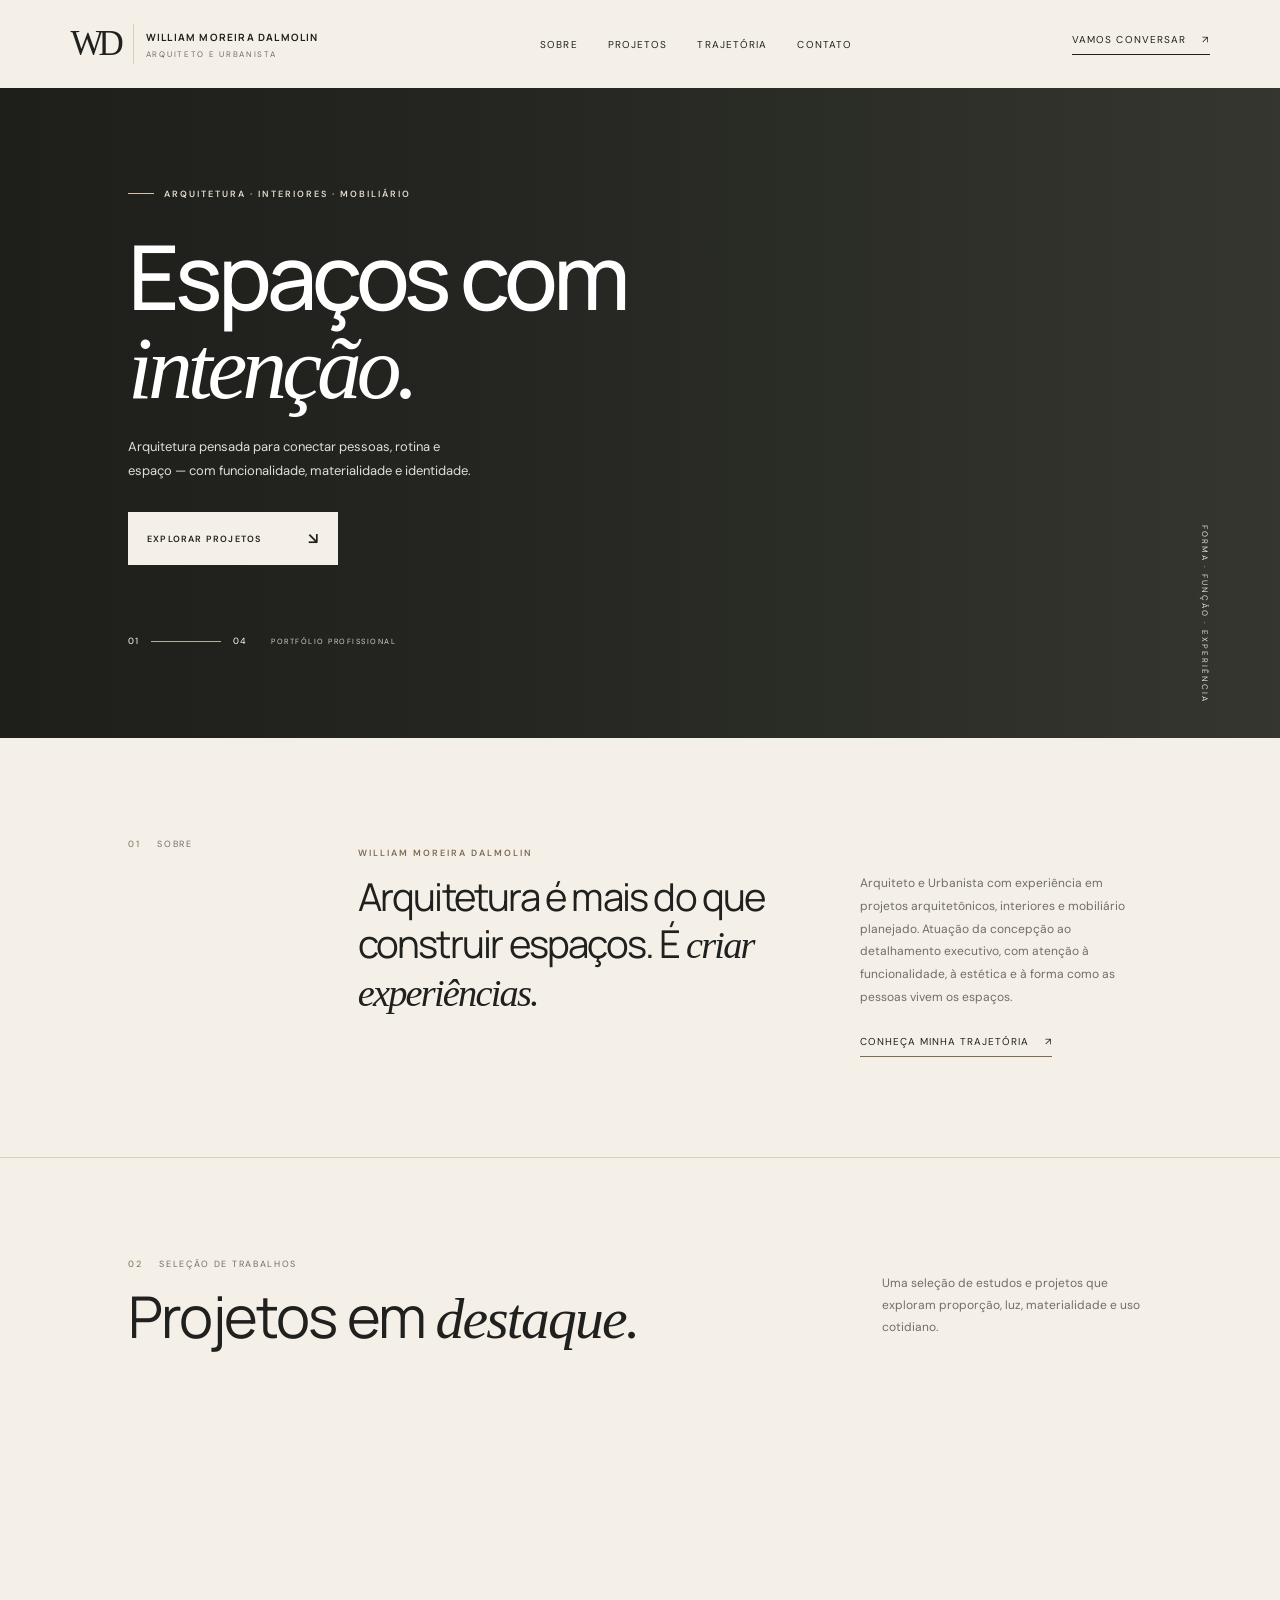
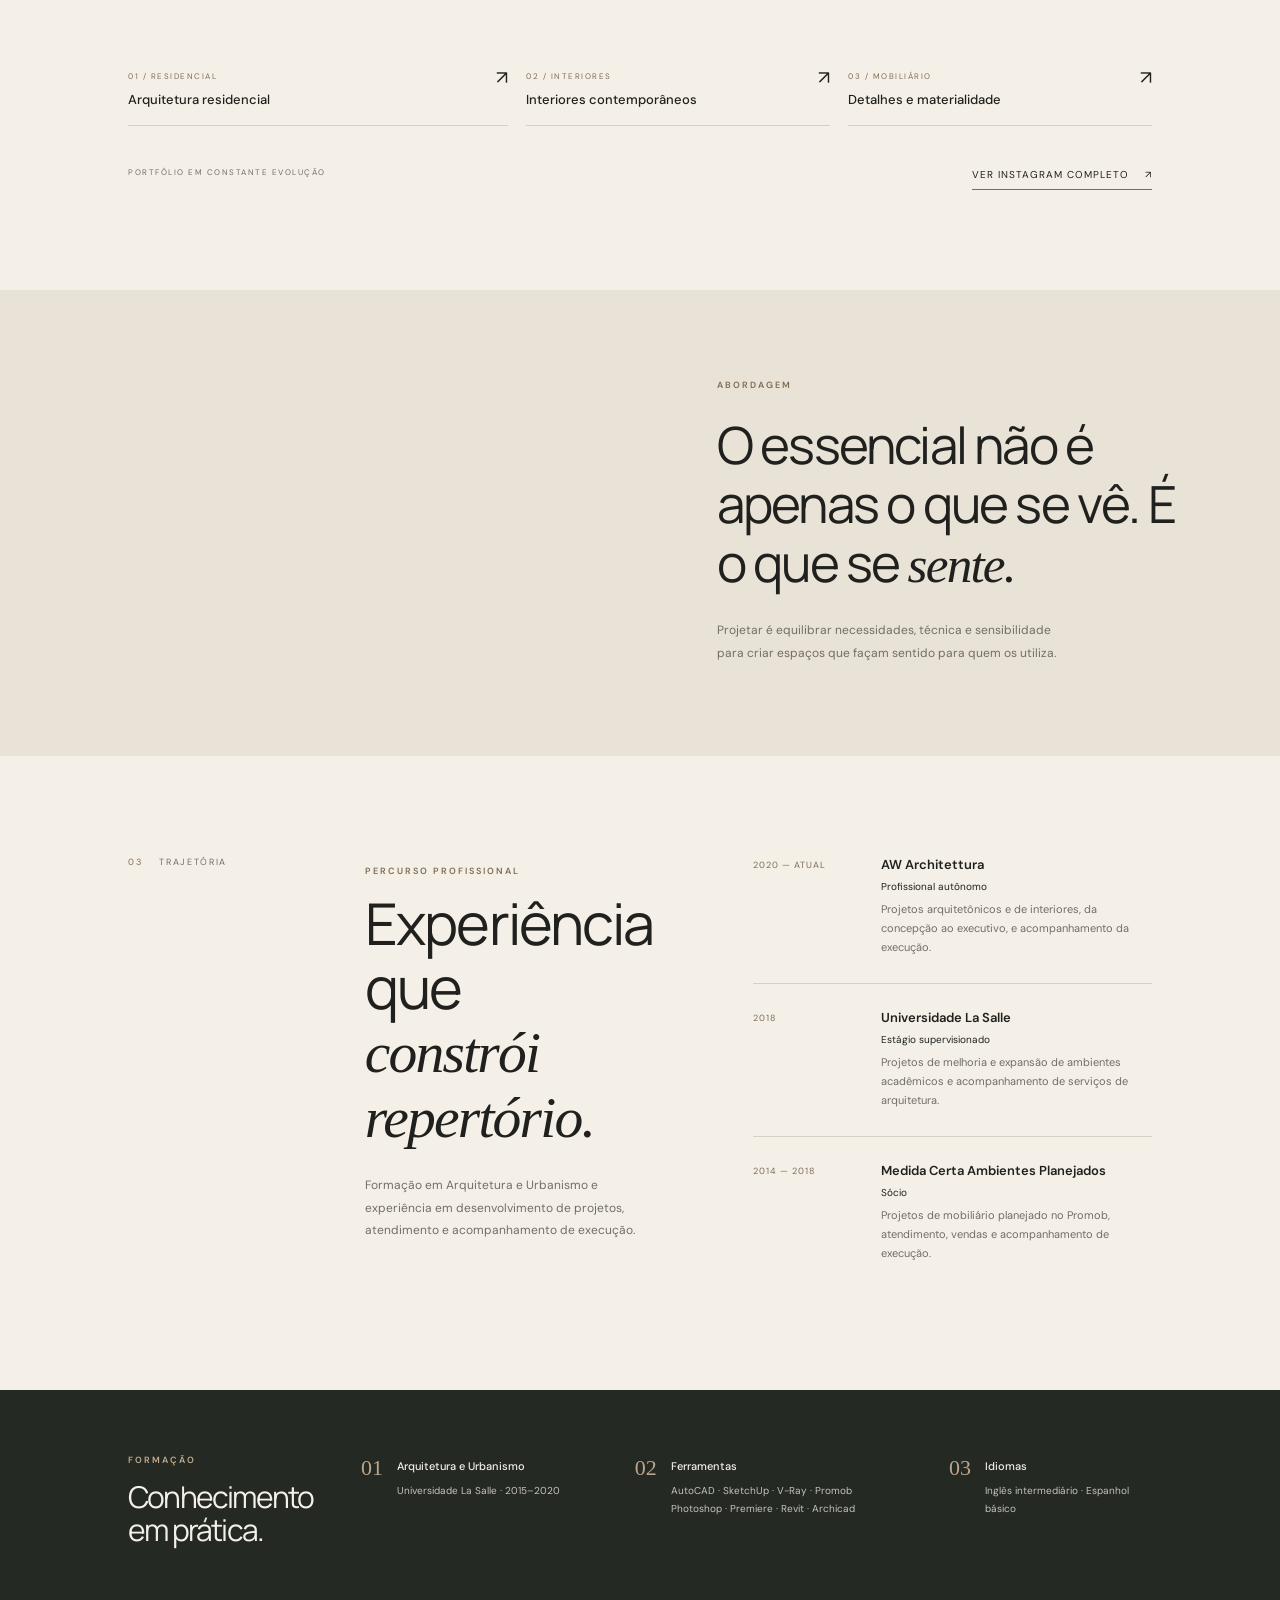
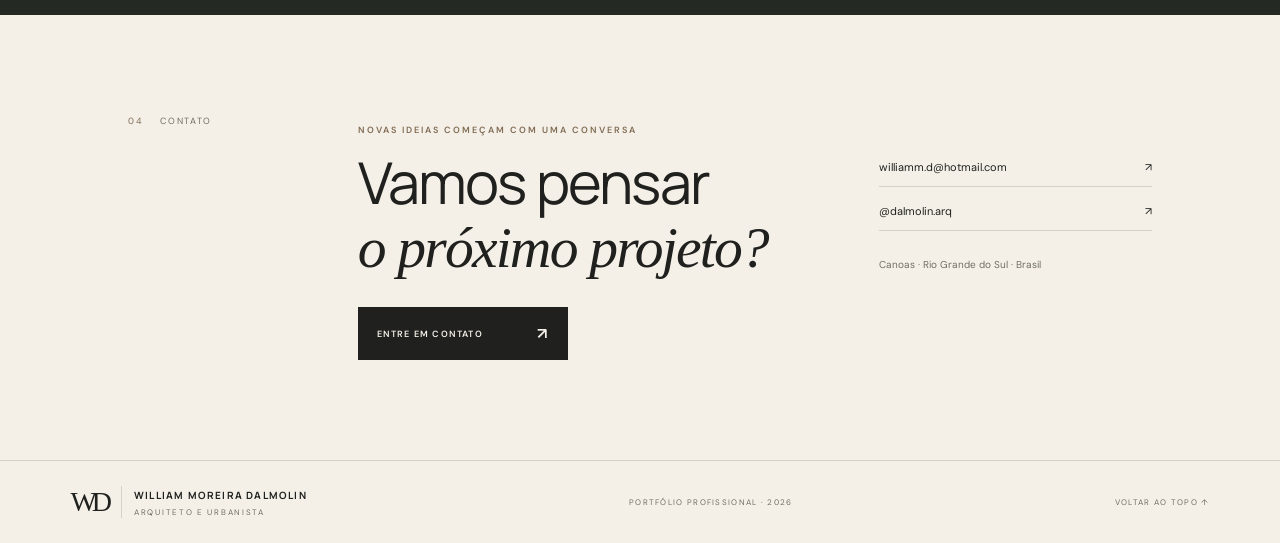
==== index.html @ 05e22791 "Add files via upload" ====
<!DOCTYPE html>
<html lang="pt-BR">
<head>
  <meta charset="UTF-8">
  <meta name="viewport" content="width=device-width, initial-scale=1.0">
  <meta name="description" content="William Moreira Dalmolin — Arquitetura, interiores e projetos autorais.">
  <title>William Moreira Dalmolin — Arquitetura</title>
  <link rel="preconnect" href="https://fonts.googleapis.com">
  <link rel="preconnect" href="https://fonts.gstatic.com" crossorigin>
  <link href="https://fonts.googleapis.com/css2?family=DM+Sans:wght@400;500;600&family=Manrope:wght@400;500;600;700&display=swap" rel="stylesheet">
  <link rel="stylesheet" href="style.css">
</head>
<body>
  <header class="topbar">
    <a class="brand" href="#inicio" aria-label="Início">
      <span class="monogram">WD</span>
      <span class="brand-copy"><strong>WILLIAM MOREIRA DALMOLIN</strong><small>ARQUITETO E URBANISTA</small></span>
    </a>
    <nav aria-label="Navegação principal">
      <a href="#sobre">Sobre</a><a href="#projetos">Projetos</a><a href="#trajetoria">Trajetória</a><a href="#contato">Contato</a>
    </nav>
    <a class="nav-cta" href="#contato">Vamos conversar <span>↗</span></a>
    <button class="menu-toggle" aria-label="Abrir menu" aria-expanded="false">☰</button>
  </header>

  <main>
    <section class="hero" id="inicio">
      <div class="hero-image" role="img" aria-label="Residência contemporânea com materiais naturais"></div>
      <div class="hero-shade"></div>
      <div class="hero-content">
        <p class="eyebrow"><span></span> ARQUITETURA · INTERIORES · MOBILIÁRIO</p>
        <h1>Espaços com<br><em>intenção.</em></h1>
        <p class="hero-intro">Arquitetura pensada para conectar pessoas, rotina e espaço — com funcionalidade, materialidade e identidade.</p>
        <a class="button button-light" href="#projetos">Explorar projetos <span>↘</span></a>
        <div class="hero-index"><span>01</span><i></i><span>04</span><small>PORTFÓLIO PROFISSIONAL</small></div>
      </div>
      <div class="hero-note">FORMA · FUNÇÃO · EXPERIÊNCIA</div>
    </section>

    <section class="intro section-wrap" id="sobre">
      <div class="section-label"><span>01</span> SOBRE</div>
      <div class="intro-copy">
        <p class="eyebrow">WILLIAM MOREIRA DALMOLIN</p>
        <h2>Arquitetura é mais do que construir espaços. É <em>criar experiências.</em></h2>
      </div>
      <div class="intro-detail">
        <p>Arquiteto e Urbanista com experiência em projetos arquitetônicos, interiores e mobiliário planejado. Atuação da concepção ao detalhamento executivo, com atenção à funcionalidade, à estética e à forma como as pessoas vivem os espaços.</p>
        <a class="text-link" href="#trajetoria">Conheça minha trajetória <span>↗</span></a>
      </div>
    </section>

    <section class="projects section-wrap" id="projetos">
      <div class="section-heading">
        <div><div class="section-label"><span>02</span> SELEÇÃO DE TRABALHOS</div><h2>Projetos em <em>destaque.</em></h2></div>
        <p>Uma seleção de estudos e projetos que exploram proporção, luz, materialidade e uso cotidiano.</p>
      </div>
      <div class="project-grid">
        <a class="project-card project-large" href="https://www.instagram.com/dalmolin.arq/" target="_blank" rel="noreferrer">
          <div class="project-image img-house"></div><div class="project-meta"><div><small>01 / RESIDENCIAL</small><h3>Arquitetura residencial</h3></div><span class="arrow">↗</span></div>
        </a>
        <a class="project-card" href="https://www.instagram.com/dalmolin.arq/" target="_blank" rel="noreferrer">
          <div class="project-image img-interior"></div><div class="project-meta"><div><small>02 / INTERIORES</small><h3>Interiores contemporâneos</h3></div><span class="arrow">↗</span></div>
        </a>
        <a class="project-card" href="https://www.instagram.com/aw.architettura/" target="_blank" rel="noreferrer">
          <div class="project-image img-kitchen"></div><div class="project-meta"><div><small>03 / MOBILIÁRIO</small><h3>Detalhes e materialidade</h3></div><span class="arrow">↗</span></div>
        </a>
      </div>
      <div class="projects-foot"><span>PORTFÓLIO EM CONSTANTE EVOLUÇÃO</span><a class="text-link" href="https://www.instagram.com/dalmolin.arq/" target="_blank" rel="noreferrer">Ver Instagram completo <span>↗</span></a></div>
    </section>

    <section class="statement">
      <div class="statement-image"></div>
      <div class="statement-content"><p class="eyebrow">ABORDAGEM</p><h2>O essencial não é apenas o que se vê. É o que se <em>sente.</em></h2><p>Projetar é equilibrar necessidades, técnica e sensibilidade para criar espaços que façam sentido para quem os utiliza.</p></div>
    </section>

    <section class="career section-wrap" id="trajetoria">
      <div class="section-label"><span>03</span> TRAJETÓRIA</div>
      <div class="career-main">
        <div class="career-heading"><p class="eyebrow">PERCURSO PROFISSIONAL</p><h2>Experiência que<br><em>constrói repertório.</em></h2><p>Formação em Arquitetura e Urbanismo e experiência em desenvolvimento de projetos, atendimento e acompanhamento de execução.</p></div>
        <div class="timeline">
          <article><span class="year">2020 — ATUAL</span><div><h3>AW Architettura</h3><p class="role">Profissional autônomo</p><p>Projetos arquitetônicos e de interiores, da concepção ao executivo, e acompanhamento da execução.</p></div></article>
          <article><span class="year">2018</span><div><h3>Universidade La Salle</h3><p class="role">Estágio supervisionado</p><p>Projetos de melhoria e expansão de ambientes acadêmicos e acompanhamento de serviços de arquitetura.</p></div></article>
          <article><span class="year">2014 — 2018</span><div><h3>Medida Certa Ambientes Planejados</h3><p class="role">Sócio</p><p>Projetos de mobiliário planejado no Promob, atendimento, vendas e acompanhamento de execução.</p></div></article>
        </div>
      </div>
    </section>

    <section class="credentials">
      <div class="credentials-inner">
        <div><p class="eyebrow">FORMAÇÃO</p><h2>Conhecimento<br>em prática.</h2></div>
        <div class="credential-item"><span class="mini-number">01</span><div><h3>Arquitetura e Urbanismo</h3><p>Universidade La Salle · 2015–2020</p></div></div>
        <div class="credential-item"><span class="mini-number">02</span><div><h3>Ferramentas</h3><p>AutoCAD · SketchUp · V-Ray · Promob<br>Photoshop · Premiere · Revit · Archicad</p></div></div>
        <div class="credential-item"><span class="mini-number">03</span><div><h3>Idiomas</h3><p>Inglês intermediário · Espanhol básico</p></div></div>
      </div>
    </section>

    <section class="contact section-wrap" id="contato">
      <div class="section-label"><span>04</span> CONTATO</div>
      <div class="contact-content"><p class="eyebrow">NOVAS IDEIAS COMEÇAM COM UMA CONVERSA</p><h2>Vamos pensar<br><em>o próximo projeto?</em></h2><a class="button button-dark" href="mailto:williamm.d@hotmail.com">Entre em contato <span>↗</span></a></div>
      <div class="contact-aside"><a href="mailto:williamm.d@hotmail.com">williamm.d@hotmail.com <span>↗</span></a><a href="https://www.instagram.com/dalmolin.arq/" target="_blank" rel="noreferrer">@dalmolin.arq <span>↗</span></a><p>Canoas · Rio Grande do Sul · Brasil</p></div>
    </section>
  </main>

  <footer><a class="brand footer-brand" href="#inicio"><span class="monogram">WD</span><span class="brand-copy"><strong>WILLIAM MOREIRA DALMOLIN</strong><small>ARQUITETO E URBANISTA</small></span></a><span>PORTFÓLIO PROFISSIONAL · 2026</span><a href="#inicio">VOLTAR AO TOPO ↑</a></footer>
  <script src="script.js"></script>
</body>
</html>
---- style.css ----
*{box-sizing:border-box} :root{--paper:#f4f0e8;--paper2:#e9e2d7;--ink:#20211e;--muted:#716e66;--line:#d6cfc3;--accent:#806c54;--serif:Georgia,"Times New Roman",serif;--sans:"DM Sans",Arial,sans-serif;--display:Manrope,Arial,sans-serif}html{scroll-behavior:smooth}body{margin:0;background:var(--paper);color:var(--ink);font-family:var(--sans);font-size:14px}a{color:inherit;text-decoration:none}.topbar{height:88px;padding:0 5.5%;display:flex;align-items:center;justify-content:space-between;gap:30px;background:var(--paper)}.brand{display:flex;align-items:center;gap:12px;min-width:250px}.monogram{font-family:var(--serif);font-size:35px;letter-spacing:-5px;border-right:1px solid var(--line);padding-right:14px}.brand-copy{display:flex;flex-direction:column;gap:5px}.brand-copy strong{font-family:var(--display);font-size:10px;letter-spacing:1.2px}.brand-copy small{font-size:8px;letter-spacing:1.7px;color:var(--muted)}nav{display:flex;gap:30px}nav a,.nav-cta{font-size:10px;text-transform:uppercase;letter-spacing:1.1px}nav a:hover,.text-link:hover{color:var(--accent)}.nav-cta{border-bottom:1px solid var(--ink);padding-bottom:8px}.nav-cta span{margin-left:12px}.menu-toggle{display:none;background:none;border:0;font-size:24px}.hero{min-height:650px;position:relative;overflow:hidden;background:#383a32;color:white;display:flex;align-items:center}.hero-image,.hero-shade{position:absolute;inset:0}.hero-image{background-image:url('https://images.unsplash.com/photo-1600607687939-ce8a6c25118c?auto=format&fit=crop&w=2200&q=85');background-size:cover;background-position:center 55%;transform:scale(1.01)}.hero-shade{background:linear-gradient(90deg,rgba(24,25,22,.82) 0%,rgba(24,25,22,.62) 38%,rgba(24,25,22,.12) 100%)}.hero-content{position:relative;z-index:1;margin-left:10%;max-width:570px;padding:75px 0}.eyebrow{font-size:9px;letter-spacing:2px;font-weight:600}.hero .eyebrow{display:flex;align-items:center;gap:10px;color:#e2d9cb}.hero .eyebrow span{width:26px;height:1px;background:#d4c3a9}.hero h1{font-family:var(--display);font-size:clamp(54px,7vw,94px);line-height:.98;letter-spacing:-5px;font-weight:500;margin:32px 0 24px}.hero h1 em,.intro h2 em,.section-heading h2 em,.statement h2 em,.career h2 em,.contact h2 em{font-family:var(--serif);font-weight:400}.hero-intro{max-width:350px;line-height:1.8;color:#e3ded5;font-size:13px;margin-bottom:30px}.button{display:inline-flex;align-items:center;justify-content:space-between;gap:32px;padding:16px 19px;text-transform:uppercase;letter-spacing:1.2px;font-size:9px;font-weight:600;min-width:210px}.button-light{background:var(--paper);color:var(--ink)}.button span{font-size:16px}.hero-index{display:flex;align-items:center;gap:12px;margin-top:70px;font-size:9px;letter-spacing:1px}.hero-index i{display:block;width:70px;height:1px;background:#b7ad9d}.hero-index small{margin-left:12px;color:#d6d0c5;letter-spacing:1.5px}.hero-note{position:absolute;right:5.5%;bottom:35px;writing-mode:vertical-rl;font-size:8px;letter-spacing:2px;color:#e4ddd1}.section-wrap{padding:100px 10%}.intro{display:grid;grid-template-columns:1fr 2.4fr 1.5fr;gap:35px;border-bottom:1px solid var(--line)}.section-label{font-size:9px;letter-spacing:1.7px;color:var(--muted);white-space:nowrap}.section-label span{color:var(--accent);margin-right:13px}.intro-copy .eyebrow,.career-heading .eyebrow,.contact-content .eyebrow{color:var(--accent)}h2{font-family:var(--display);font-weight:400;letter-spacing:-1.8px}.intro h2{font-size:clamp(28px,3vw,42px);line-height:1.22;margin:15px 0 0}.intro-detail{padding-top:22px}.intro-detail p,.career-heading>p:last-child{font-size:12px;line-height:1.9;color:var(--muted)}.text-link{display:inline-block;margin-top:14px;font-size:10px;text-transform:uppercase;letter-spacing:1px;border-bottom:1px solid var(--accent);padding-bottom:8px}.text-link span{margin-left:12px}.section-heading{display:flex;justify-content:space-between;align-items:end;gap:40px;margin-bottom:38px}.section-heading h2,.career h2,.contact h2{font-size:clamp(36px,4.5vw,58px);line-height:1.1;margin:15px 0 0}.section-heading>p{max-width:270px;color:var(--muted);font-size:12px;line-height:1.8}.project-grid{display:grid;grid-template-columns:1.25fr 1fr 1fr;gap:18px}.project-card{display:block;min-width:0}.project-image{height:260px;background-size:cover;background-position:center;filter:saturate(.75);transition:filter .3s,transform .3s}.project-card:hover .project-image{filter:saturate(1);}.img-house{background-image:url('https://images.unsplash.com/photo-1600607687920-4e2a09cf159d?auto=format&fit=crop&w=1000&q=80')}.img-interior{background-image:url('https://images.unsplash.com/photo-1600210492486-724fe5c67fb0?auto=format&fit=crop&w=1000&q=80')}.img-kitchen{background-image:url('https://images.unsplash.com/photo-1600607687644-c7171b42498f?auto=format&fit=crop&w=1000&q=80')}.project-meta{display:flex;justify-content:space-between;gap:12px;padding:17px 0;border-bottom:1px solid var(--line)}.project-meta small{font-size:8px;letter-spacing:1.5px;color:var(--accent)}.project-meta h3{font-size:13px;font-weight:500;margin:8px 0 0}.arrow{font-size:19px}.projects-foot{display:flex;justify-content:space-between;align-items:center;margin-top:28px}.projects-foot>span{font-size:8px;letter-spacing:1.5px;color:var(--muted)}.statement{display:grid;grid-template-columns:1fr 1fr;min-height:430px;background:var(--paper2)}.statement-image{background:url('https://images.unsplash.com/photo-1600566753086-00f18fb6b3ea?auto=format&fit=crop&w=1200&q=85') center/cover}.statement-content{padding:80px 12%;align-self:center}.statement-content .eyebrow{color:var(--accent)}.statement h2{font-size:clamp(34px,4vw,52px);line-height:1.15;margin:24px 0}.statement-content>p:last-child{font-size:12px;line-height:1.9;max-width:350px;color:var(--muted)}.career{display:grid;grid-template-columns:1fr 4fr;gap:40px}.career-main{display:grid;grid-template-columns:1fr 1.2fr;gap:55px}.career-heading>p:last-child{margin-top:24px;max-width:300px}.timeline article{display:grid;grid-template-columns:110px 1fr;gap:18px;padding:0 0 27px;margin-bottom:25px;border-bottom:1px solid var(--line)}.timeline article:last-child{border-bottom:0;margin-bottom:0}.year{font-size:9px;letter-spacing:1px;color:var(--accent);padding-top:3px}.timeline h3{font-size:13px;font-weight:600;margin:0 0 5px}.timeline p{font-size:11px;line-height:1.7;color:var(--muted);margin:5px 0 0}.timeline .role{color:var(--ink);font-size:10px}.credentials{background:#252923;color:var(--paper);padding:55px 10%}.credentials-inner{display:grid;grid-template-columns:1fr 1.2fr 1.4fr 1fr;gap:30px;align-items:start}.credentials .eyebrow{color:#c4ac8f}.credentials h2{font-size:30px;line-height:1.1;margin:14px 0}.credential-item{display:flex;gap:14px;padding-top:10px}.mini-number{font-family:var(--serif);font-size:22px;color:#bca58a}.credential-item h3{font-size:11px;font-weight:500;margin:4px 0 9px}.credential-item p{font-size:10px;line-height:1.8;color:#c6c4bb;margin:0}.contact{display:grid;grid-template-columns:1fr 2.5fr 1.4fr;gap:35px;align-items:start}.contact h2{margin-bottom:28px}.button-dark{background:var(--ink);color:var(--paper)}.contact-aside{padding-top:45px;display:flex;flex-direction:column;gap:17px}.contact-aside a{font-size:11px;border-bottom:1px solid var(--line);padding-bottom:12px}.contact-aside a span{float:right}.contact-aside p{font-size:10px;color:var(--muted)}footer{border-top:1px solid var(--line);padding:25px 5.5%;display:flex;align-items:center;justify-content:space-between;gap:20px}footer .monogram{font-size:28px}footer .brand{min-width:0}footer>span,footer>a:last-child{font-size:8px;letter-spacing:1.3px;color:var(--muted)}@media(max-width:900px){.topbar{padding:0 5%;height:76px}.topbar nav,.nav-cta{display:none}.menu-toggle{display:block}.topbar nav.open{display:flex;position:absolute;top:76px;left:0;right:0;background:var(--paper);padding:25px;z-index:5;flex-direction:column;gap:20px;border-top:1px solid var(--line)}.hero{min-height:610px}.hero-content{margin-left:7%;padding-right:7%}.hero h1{letter-spacing:-3px}.intro{grid-template-columns:1fr 2fr;gap:20px;padding:70px 7%}.intro-detail{grid-column:2;padding-top:0}.section-wrap{padding:75px 7%}.project-grid{grid-template-columns:1fr 1fr}.project-large{grid-column:span 2}.project-image{height:230px}.project-large .project-image{height:300px}.career{grid-template-columns:1fr;gap:25px}.career-main{gap:30px}.credentials{padding:45px 7%}.credentials-inner{grid-template-columns:1fr 1fr}.contact{grid-template-columns:1fr 2fr;gap:25px}.contact-aside{grid-column:2;padding-top:0}}@media(max-width:560px){.brand{min-width:0;gap:9px}.monogram{font-size:29px;padding-right:10px}.brand-copy strong{font-size:8px;letter-spacing:.7px}.brand-copy small{font-size:7px;letter-spacing:1px}.hero{min-height:650px;align-items:end}.hero-image{background-position:58% center}.hero-shade{background:linear-gradient(0deg,rgba(22,23,20,.88) 0%,rgba(22,23,20,.56) 55%,rgba(22,23,20,.18) 100%)}.hero-content{margin:0;padding:0 7% 65px}.hero h1{font-size:58px;margin:25px 0 18px}.hero-intro{font-size:12px}.hero-index{margin-top:45px}.hero-note{display:none}.intro{display:block;padding:60px 7%}.intro-copy{margin-top:32px}.intro h2{font-size:34px}.intro-detail{padding-top:12px}.section-wrap{padding:60px 7%}.section-heading{display:block}.section-heading>p{margin-top:18px}.section-heading h2,.career h2,.contact h2{font-size:42px}.project-grid{grid-template-columns:1fr;gap:28px}.project-large{grid-column:auto}.project-image,.project-large .project-image{height:255px}.projects-foot{align-items:flex-start;gap:18px;flex-direction:column}.statement{grid-template-columns:1fr}.statement-image{min-height:270px}.statement-content{padding:50px 7%}.statement h2{font-size:42px}.career-main{grid-template-columns:1fr;gap:35px}.timeline article{grid-template-columns:90px 1fr;gap:12px}.credentials-inner{grid-template-columns:1fr;gap:24px}.credentials h2{font-size:28px}.contact{display:block}.contact-content{margin:30px 0}.contact-aside{padding-top:35px}footer{padding:25px 5%;flex-wrap:wrap}footer>span{order:3;width:100%}}
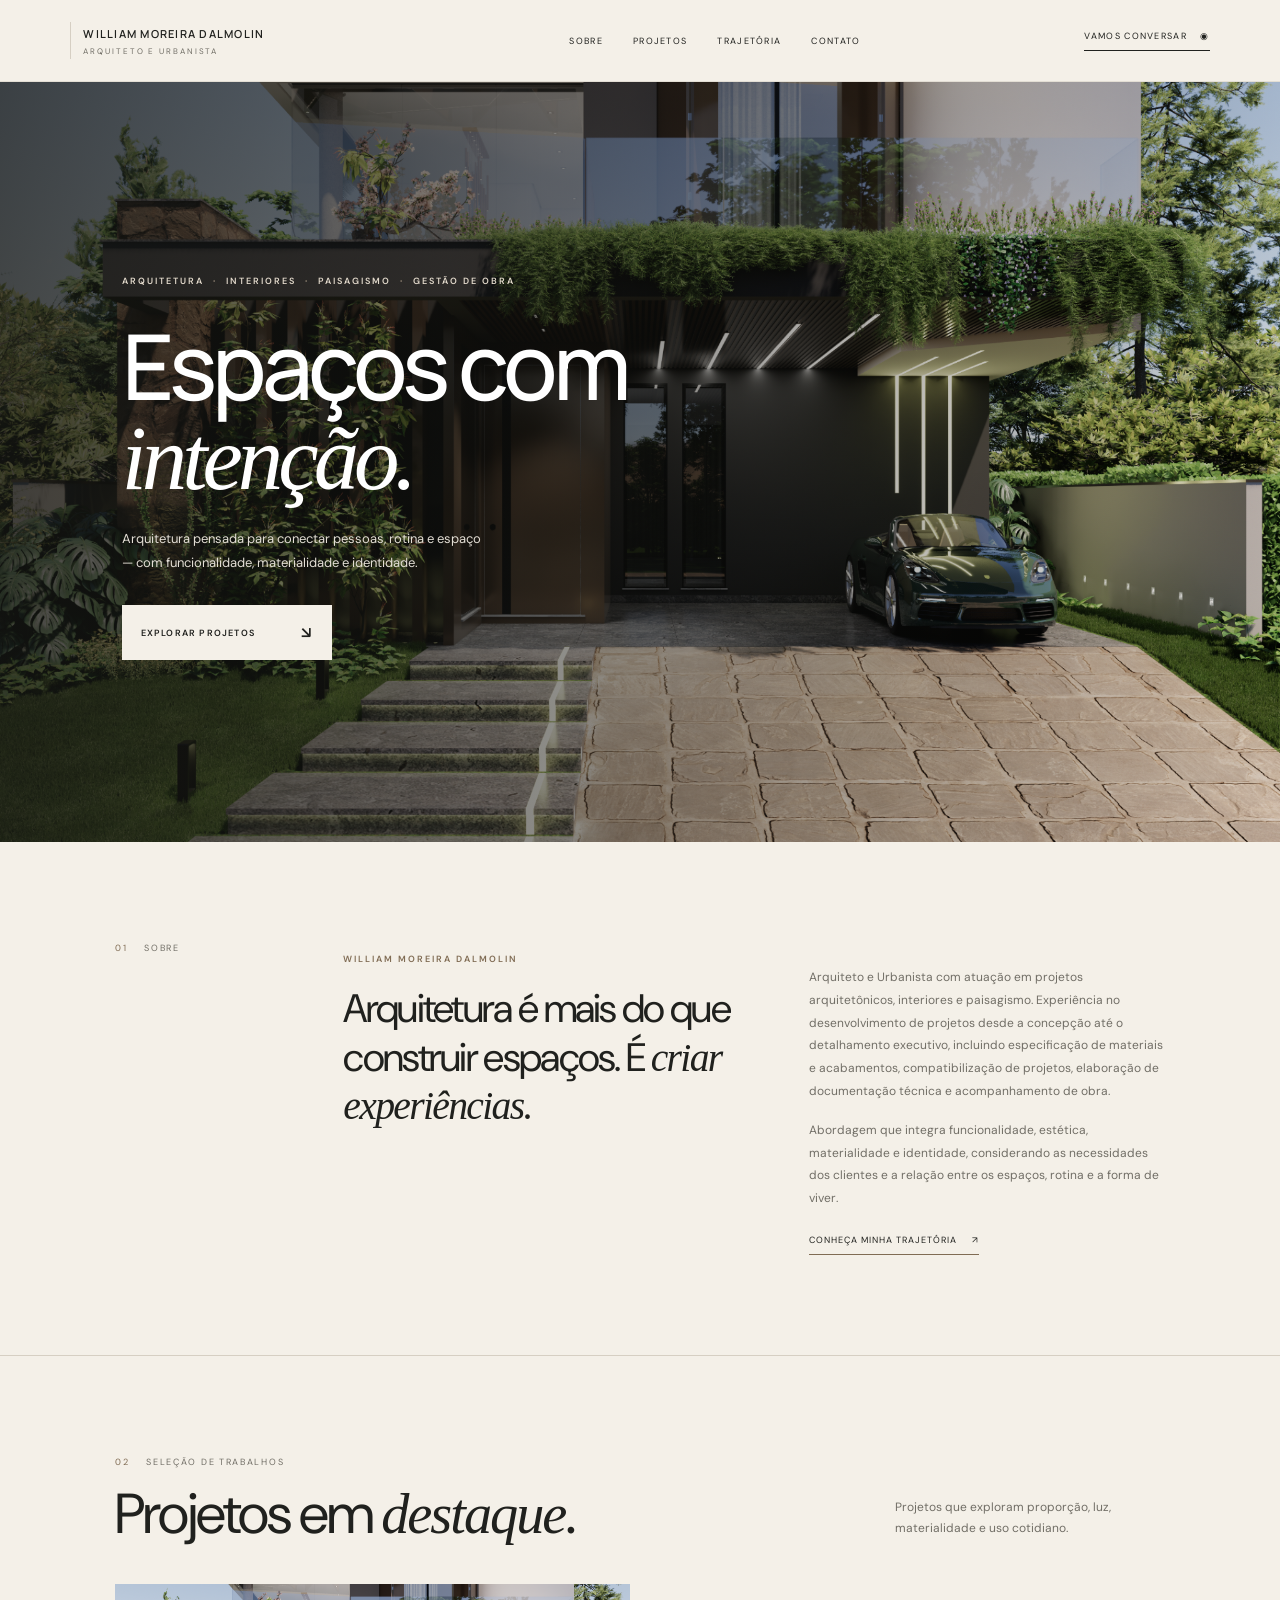
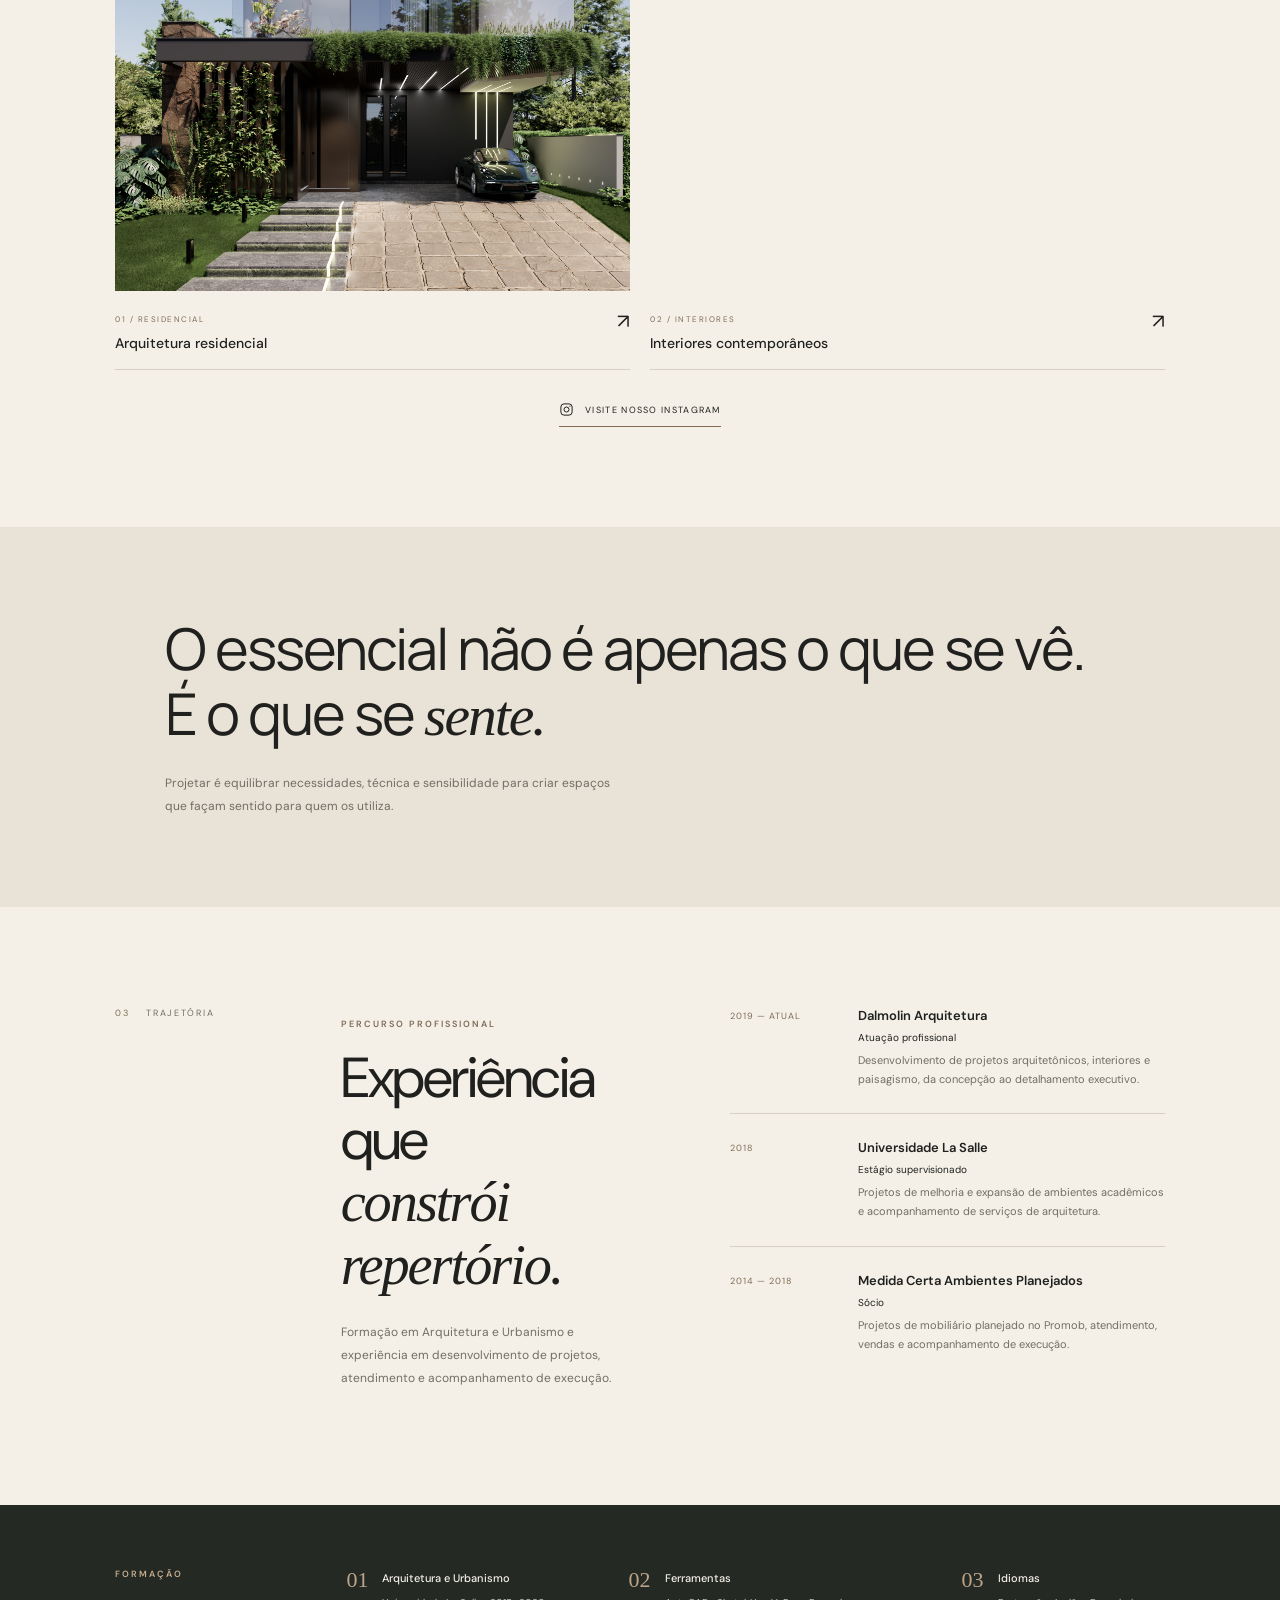
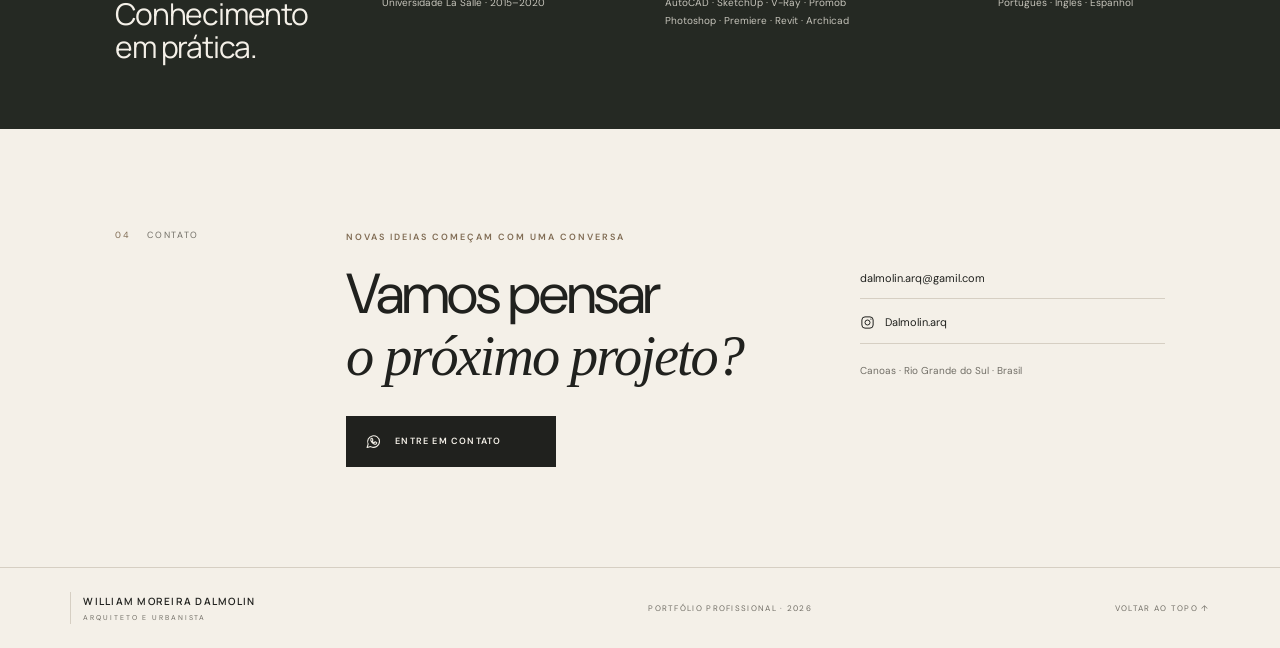
==== commit d08c3f25: "Add files via upload" ====
--- a/index.html
+++ b/index.html
@@ -1,107 +1,12 @@
 <!DOCTYPE html>
-<html lang="pt-BR">
-<head>
-  <meta charset="UTF-8">
-  <meta name="viewport" content="width=device-width, initial-scale=1.0">
-  <meta name="description" content="William Moreira Dalmolin — Arquitetura, interiores e projetos autorais.">
-  <title>William Moreira Dalmolin — Arquitetura</title>
-  <link rel="preconnect" href="https://fonts.googleapis.com">
-  <link rel="preconnect" href="https://fonts.gstatic.com" crossorigin>
-  <link href="https://fonts.googleapis.com/css2?family=DM+Sans:wght@400;500;600&family=Manrope:wght@400;500;600;700&display=swap" rel="stylesheet">
-  <link rel="stylesheet" href="style.css">
-</head>
-<body>
-  <header class="topbar">
-    <a class="brand" href="#inicio" aria-label="Início">
-      <span class="monogram">WD</span>
-      <span class="brand-copy"><strong>WILLIAM MOREIRA DALMOLIN</strong><small>ARQUITETO E URBANISTA</small></span>
-    </a>
-    <nav aria-label="Navegação principal">
-      <a href="#sobre">Sobre</a><a href="#projetos">Projetos</a><a href="#trajetoria">Trajetória</a><a href="#contato">Contato</a>
-    </nav>
-    <a class="nav-cta" href="#contato">Vamos conversar <span>↗</span></a>
-    <button class="menu-toggle" aria-label="Abrir menu" aria-expanded="false">☰</button>
-  </header>
-
-  <main>
-    <section class="hero" id="inicio">
-      <div class="hero-image" role="img" aria-label="Residência contemporânea com materiais naturais"></div>
-      <div class="hero-shade"></div>
-      <div class="hero-content">
-        <p class="eyebrow"><span></span> ARQUITETURA · INTERIORES · MOBILIÁRIO</p>
-        <h1>Espaços com<br><em>intenção.</em></h1>
-        <p class="hero-intro">Arquitetura pensada para conectar pessoas, rotina e espaço — com funcionalidade, materialidade e identidade.</p>
-        <a class="button button-light" href="#projetos">Explorar projetos <span>↘</span></a>
-        <div class="hero-index"><span>01</span><i></i><span>04</span><small>PORTFÓLIO PROFISSIONAL</small></div>
-      </div>
-      <div class="hero-note">FORMA · FUNÇÃO · EXPERIÊNCIA</div>
-    </section>
-
-    <section class="intro section-wrap" id="sobre">
-      <div class="section-label"><span>01</span> SOBRE</div>
-      <div class="intro-copy">
-        <p class="eyebrow">WILLIAM MOREIRA DALMOLIN</p>
-        <h2>Arquitetura é mais do que construir espaços. É <em>criar experiências.</em></h2>
-      </div>
-      <div class="intro-detail">
-        <p>Arquiteto e Urbanista com experiência em projetos arquitetônicos, interiores e mobiliário planejado. Atuação da concepção ao detalhamento executivo, com atenção à funcionalidade, à estética e à forma como as pessoas vivem os espaços.</p>
-        <a class="text-link" href="#trajetoria">Conheça minha trajetória <span>↗</span></a>
-      </div>
-    </section>
-
-    <section class="projects section-wrap" id="projetos">
-      <div class="section-heading">
-        <div><div class="section-label"><span>02</span> SELEÇÃO DE TRABALHOS</div><h2>Projetos em <em>destaque.</em></h2></div>
-        <p>Uma seleção de estudos e projetos que exploram proporção, luz, materialidade e uso cotidiano.</p>
-      </div>
-      <div class="project-grid">
-        <a class="project-card project-large" href="https://www.instagram.com/dalmolin.arq/" target="_blank" rel="noreferrer">
-          <div class="project-image img-house"></div><div class="project-meta"><div><small>01 / RESIDENCIAL</small><h3>Arquitetura residencial</h3></div><span class="arrow">↗</span></div>
-        </a>
-        <a class="project-card" href="https://www.instagram.com/dalmolin.arq/" target="_blank" rel="noreferrer">
-          <div class="project-image img-interior"></div><div class="project-meta"><div><small>02 / INTERIORES</small><h3>Interiores contemporâneos</h3></div><span class="arrow">↗</span></div>
-        </a>
-        <a class="project-card" href="https://www.instagram.com/aw.architettura/" target="_blank" rel="noreferrer">
-          <div class="project-image img-kitchen"></div><div class="project-meta"><div><small>03 / MOBILIÁRIO</small><h3>Detalhes e materialidade</h3></div><span class="arrow">↗</span></div>
-        </a>
-      </div>
-      <div class="projects-foot"><span>PORTFÓLIO EM CONSTANTE EVOLUÇÃO</span><a class="text-link" href="https://www.instagram.com/dalmolin.arq/" target="_blank" rel="noreferrer">Ver Instagram completo <span>↗</span></a></div>
-    </section>
-
-    <section class="statement">
-      <div class="statement-image"></div>
-      <div class="statement-content"><p class="eyebrow">ABORDAGEM</p><h2>O essencial não é apenas o que se vê. É o que se <em>sente.</em></h2><p>Projetar é equilibrar necessidades, técnica e sensibilidade para criar espaços que façam sentido para quem os utiliza.</p></div>
-    </section>
-
-    <section class="career section-wrap" id="trajetoria">
-      <div class="section-label"><span>03</span> TRAJETÓRIA</div>
-      <div class="career-main">
-        <div class="career-heading"><p class="eyebrow">PERCURSO PROFISSIONAL</p><h2>Experiência que<br><em>constrói repertório.</em></h2><p>Formação em Arquitetura e Urbanismo e experiência em desenvolvimento de projetos, atendimento e acompanhamento de execução.</p></div>
-        <div class="timeline">
-          <article><span class="year">2020 — ATUAL</span><div><h3>AW Architettura</h3><p class="role">Profissional autônomo</p><p>Projetos arquitetônicos e de interiores, da concepção ao executivo, e acompanhamento da execução.</p></div></article>
-          <article><span class="year">2018</span><div><h3>Universidade La Salle</h3><p class="role">Estágio supervisionado</p><p>Projetos de melhoria e expansão de ambientes acadêmicos e acompanhamento de serviços de arquitetura.</p></div></article>
-          <article><span class="year">2014 — 2018</span><div><h3>Medida Certa Ambientes Planejados</h3><p class="role">Sócio</p><p>Projetos de mobiliário planejado no Promob, atendimento, vendas e acompanhamento de execução.</p></div></article>
-        </div>
-      </div>
-    </section>
-
-    <section class="credentials">
-      <div class="credentials-inner">
-        <div><p class="eyebrow">FORMAÇÃO</p><h2>Conhecimento<br>em prática.</h2></div>
-        <div class="credential-item"><span class="mini-number">01</span><div><h3>Arquitetura e Urbanismo</h3><p>Universidade La Salle · 2015–2020</p></div></div>
-        <div class="credential-item"><span class="mini-number">02</span><div><h3>Ferramentas</h3><p>AutoCAD · SketchUp · V-Ray · Promob<br>Photoshop · Premiere · Revit · Archicad</p></div></div>
-        <div class="credential-item"><span class="mini-number">03</span><div><h3>Idiomas</h3><p>Inglês intermediário · Espanhol básico</p></div></div>
-      </div>
-    </section>
-
-    <section class="contact section-wrap" id="contato">
-      <div class="section-label"><span>04</span> CONTATO</div>
-      <div class="contact-content"><p class="eyebrow">NOVAS IDEIAS COMEÇAM COM UMA CONVERSA</p><h2>Vamos pensar<br><em>o próximo projeto?</em></h2><a class="button button-dark" href="mailto:williamm.d@hotmail.com">Entre em contato <span>↗</span></a></div>
-      <div class="contact-aside"><a href="mailto:williamm.d@hotmail.com">williamm.d@hotmail.com <span>↗</span></a><a href="https://www.instagram.com/dalmolin.arq/" target="_blank" rel="noreferrer">@dalmolin.arq <span>↗</span></a><p>Canoas · Rio Grande do Sul · Brasil</p></div>
-    </section>
-  </main>
-
-  <footer><a class="brand footer-brand" href="#inicio"><span class="monogram">WD</span><span class="brand-copy"><strong>WILLIAM MOREIRA DALMOLIN</strong><small>ARQUITETO E URBANISTA</small></span></a><span>PORTFÓLIO PROFISSIONAL · 2026</span><a href="#inicio">VOLTAR AO TOPO ↑</a></footer>
-  <script src="script.js"></script>
-</body>
-</html>+<html lang="pt-BR"><head><meta charset="UTF-8"><meta name="viewport" content="width=device-width, initial-scale=1.0"><meta name="description" content="William Moreira Dalmolin — Arquitetura, interiores e paisagismo."><meta name="theme-color" content="#f4f0e8"><title>William Moreira Dalmolin | Arquitetura</title><link rel="preconnect" href="https://fonts.googleapis.com"><link rel="preconnect" href="https://fonts.gstatic.com" crossorigin><link href="https://fonts.googleapis.com/css2?family=DM+Sans:wght@400;500;600&family=Manrope:wght@400;500;600;700&display=swap" rel="stylesheet"><link rel="stylesheet" href="style.css"></head>
+<body><header class="topbar" id="topo"><a class="brand" href="#inicio" aria-label="Ir para o início"><span class="brand-divider"></span><span class="brand-copy"><strong>WILLIAM MOREIRA DALMOLIN</strong><small>ARQUITETO E URBANISTA</small></span></a><nav class="main-nav" aria-label="Navegação principal"><a href="#sobre">Sobre</a><a href="#projetos">Projetos</a><a href="#trajetoria">Trajetória</a><a href="#contato">Contato</a></nav><a class="top-cta" href="https://wa.me/5551994201659" target="_blank" rel="noopener noreferrer">Vamos conversar <span aria-hidden="true">◉</span></a><button class="menu-toggle" type="button" aria-label="Abrir menu" aria-expanded="false">☰</button></header>
+<main>
+<section class="hero" id="inicio"><div class="hero-photo" role="img" aria-label="Projeto residencial contemporâneo"></div><div class="hero-overlay"></div><div class="hero-content"><p class="eyebrow"><span>ARQUITETURA</span><i>·</i><span>INTERIORES</span><i>·</i><span>PAISAGISMO</span><i>·</i><span>GESTÃO DE OBRA</span></p><h1>Espaços com<br><em>intenção.</em></h1><p class="hero-description">Arquitetura pensada para conectar pessoas, rotina e espaço — com funcionalidade, materialidade e identidade.</p><a class="button button-light" href="#projetos">Explorar projetos <span aria-hidden="true">↘</span></a></div></section>
+<section class="about section-wrap" id="sobre"><div class="section-label"><span>01</span> SOBRE</div><div class="about-main"><p class="eyebrow dark-eyebrow">WILLIAM MOREIRA DALMOLIN</p><h2>Arquitetura é mais do que construir espaços. É <em>criar experiências.</em></h2></div><div class="about-copy"><p>Arquiteto e Urbanista com atuação em projetos arquitetônicos, interiores e paisagismo. Experiência no desenvolvimento de projetos desde a concepção até o detalhamento executivo, incluindo especificação de materiais e acabamentos, compatibilização de projetos, elaboração de documentação técnica e acompanhamento de obra.</p><p>Abordagem que integra funcionalidade, estética, materialidade e identidade, considerando as necessidades dos clientes e a relação entre os espaços, rotina e a forma de viver.</p><a class="text-link" href="#trajetoria">Conheça minha trajetória <span aria-hidden="true">↗</span></a></div></section>
+<section class="projects section-wrap" id="projetos"><div class="section-heading"><div><div class="section-label"><span>02</span> SELEÇÃO DE TRABALHOS</div><h2>Projetos em <em>destaque.</em></h2></div><p>Projetos que exploram proporção, luz, materialidade e uso cotidiano.</p></div><div class="project-grid"><a class="project-card" href="projetos-residenciais.html"><div class="project-image project-residential" role="img" aria-label="Arquitetura residencial contemporânea"></div><div class="project-meta"><div><small>01 / RESIDENCIAL</small><h3>Arquitetura residencial</h3></div><span class="project-arrow" aria-hidden="true">↗</span></div></a><a class="project-card" href="projetos-interiores.html"><div class="project-image project-interiors" role="img" aria-label="Interiores contemporâneos"></div><div class="project-meta"><div><small>02 / INTERIORES</small><h3>Interiores contemporâneos</h3></div><span class="project-arrow" aria-hidden="true">↗</span></div></a></div><div class="instagram-link-wrap"><a class="instagram-link" href="https://www.instagram.com/dalmolin.arq/" target="_blank" rel="noopener noreferrer"><svg viewBox="0 0 24 24" aria-hidden="true"><rect x="3" y="3" width="18" height="18" rx="5"></rect><circle cx="12" cy="12" r="4"></circle><circle cx="17.5" cy="6.5" r="1" class="instagram-dot"></circle></svg><span>Visite nosso Instagram</span></a></div></section>
+<section class="statement" aria-label="Conceito"><div class="statement-inner"><h2>O essencial não é apenas o que se vê. É o que se <em>sente.</em></h2><p>Projetar é equilibrar necessidades, técnica e sensibilidade para criar espaços que façam sentido para quem os utiliza.</p></div></section>
+<section class="career section-wrap" id="trajetoria"><div class="section-label"><span>03</span> TRAJETÓRIA</div><div class="career-main"><div class="career-heading"><p class="eyebrow dark-eyebrow">PERCURSO PROFISSIONAL</p><h2>Experiência que<br><em>constrói repertório.</em></h2><p>Formação em Arquitetura e Urbanismo e experiência em desenvolvimento de projetos, atendimento e acompanhamento de execução.</p></div><div class="timeline"><article><span class="year">2019 — ATUAL</span><div><h3>Dalmolin Arquitetura</h3><p class="role">Atuação profissional</p><p>Desenvolvimento de projetos arquitetônicos, interiores e paisagismo, da concepção ao detalhamento executivo.</p></div></article><article><span class="year">2018</span><div><h3>Universidade La Salle</h3><p class="role">Estágio supervisionado</p><p>Projetos de melhoria e expansão de ambientes acadêmicos e acompanhamento de serviços de arquitetura.</p></div></article><article><span class="year">2014 — 2018</span><div><h3>Medida Certa Ambientes Planejados</h3><p class="role">Sócio</p><p>Projetos de mobiliário planejado no Promob, atendimento, vendas e acompanhamento de execução.</p></div></article></div></div></section>
+<section class="credentials"><div class="credentials-inner"><div class="credentials-title"><p class="eyebrow">FORMAÇÃO</p><h2>Conhecimento<br>em prática.</h2></div><div class="credential-item"><span class="credential-number">01</span><div><h3>Arquitetura e Urbanismo</h3><p>Universidade La Salle · 2015–2020</p></div></div><div class="credential-item"><span class="credential-number">02</span><div><h3>Ferramentas</h3><p>AutoCAD · SketchUp · V-Ray · Promob<br>Photoshop · Premiere · Revit · Archicad</p></div></div><div class="credential-item"><span class="credential-number">03</span><div><h3>Idiomas</h3><p>Português · Inglês · Espanhol</p></div></div></div></section>
+<section class="contact section-wrap" id="contato"><div class="section-label"><span>04</span> CONTATO</div><div class="contact-main"><p class="eyebrow dark-eyebrow">NOVAS IDEIAS COMEÇAM COM UMA CONVERSA</p><h2>Vamos pensar<br><em>o próximo projeto?</em></h2><a class="button button-dark" href="https://wa.me/5551994201659" target="_blank" rel="noopener noreferrer"><svg viewBox="0 0 24 24" aria-hidden="true"><path d="M20.5 11.8a8.4 8.4 0 0 1-12.4 7.4L3 20.5l1.4-4.9a8.4 8.4 0 1 1 16.1-3.8Z"></path><path d="M8.4 8.1c.3-.6.6-.6.9-.6h.5c.2 0 .4.1.5.4l.8 1.8c.1.2.1.4-.1.6l-.6.7c-.2.2-.2.4 0 .7.5.8 1.2 1.5 2.1 1.9.2.1.4.1.6-.1l.8-.9c.2-.2.4-.2.6-.1l1.7.8c.3.1.4.3.4.5 0 .3-.2 1.1-.7 1.5-.5.5-1.2.7-2 .5-1-.2-2.2-.8-3.5-2-1.2-1.1-2-2.5-2.2-3.4-.2-.8.1-1.5.4-1.9Z"></path></svg><span>Entre em contato</span></a></div><div class="contact-aside"><a href="mailto:dalmolin.arq@gamil.com">dalmolin.arq@gamil.com</a><a class="contact-instagram" href="https://www.instagram.com/dalmolin.arq/" target="_blank" rel="noopener noreferrer"><svg viewBox="0 0 24 24" aria-hidden="true"><rect x="3" y="3" width="18" height="18" rx="5"></rect><circle cx="12" cy="12" r="4"></circle><circle cx="17.5" cy="6.5" r="1" class="instagram-dot"></circle></svg><span>Dalmolin.arq</span></a><p>Canoas · Rio Grande do Sul · Brasil</p></div></section>
+</main><footer class="footer"><a class="brand footer-brand" href="#inicio" aria-label="Voltar ao início"><span class="brand-divider"></span><span class="brand-copy"><strong>WILLIAM MOREIRA DALMOLIN</strong><small>ARQUITETO E URBANISTA</small></span></a><span class="footer-note">PORTFÓLIO PROFISSIONAL · 2026</span><a class="back-to-top" href="#inicio">VOLTAR AO TOPO ↑</a></footer><script src="script.js"></script></body></html>
--- a/style.css
+++ b/style.css
@@ -1 +1,5 @@
-*{box-sizing:border-box} :root{--paper:#f4f0e8;--paper2:#e9e2d7;--ink:#20211e;--muted:#716e66;--line:#d6cfc3;--accent:#806c54;--serif:Georgia,"Times New Roman",serif;--sans:"DM Sans",Arial,sans-serif;--display:Manrope,Arial,sans-serif}html{scroll-behavior:smooth}body{margin:0;background:var(--paper);color:var(--ink);font-family:var(--sans);font-size:14px}a{color:inherit;text-decoration:none}.topbar{height:88px;padding:0 5.5%;display:flex;align-items:center;justify-content:space-between;gap:30px;background:var(--paper)}.brand{display:flex;align-items:center;gap:12px;min-width:250px}.monogram{font-family:var(--serif);font-size:35px;letter-spacing:-5px;border-right:1px solid var(--line);padding-right:14px}.brand-copy{display:flex;flex-direction:column;gap:5px}.brand-copy strong{font-family:var(--display);font-size:10px;letter-spacing:1.2px}.brand-copy small{font-size:8px;letter-spacing:1.7px;color:var(--muted)}nav{display:flex;gap:30px}nav a,.nav-cta{font-size:10px;text-transform:uppercase;letter-spacing:1.1px}nav a:hover,.text-link:hover{color:var(--accent)}.nav-cta{border-bottom:1px solid var(--ink);padding-bottom:8px}.nav-cta span{margin-left:12px}.menu-toggle{display:none;background:none;border:0;font-size:24px}.hero{min-height:650px;position:relative;overflow:hidden;background:#383a32;color:white;display:flex;align-items:center}.hero-image,.hero-shade{position:absolute;inset:0}.hero-image{background-image:url('https://images.unsplash.com/photo-1600607687939-ce8a6c25118c?auto=format&fit=crop&w=2200&q=85');background-size:cover;background-position:center 55%;transform:scale(1.01)}.hero-shade{background:linear-gradient(90deg,rgba(24,25,22,.82) 0%,rgba(24,25,22,.62) 38%,rgba(24,25,22,.12) 100%)}.hero-content{position:relative;z-index:1;margin-left:10%;max-width:570px;padding:75px 0}.eyebrow{font-size:9px;letter-spacing:2px;font-weight:600}.hero .eyebrow{display:flex;align-items:center;gap:10px;color:#e2d9cb}.hero .eyebrow span{width:26px;height:1px;background:#d4c3a9}.hero h1{font-family:var(--display);font-size:clamp(54px,7vw,94px);line-height:.98;letter-spacing:-5px;font-weight:500;margin:32px 0 24px}.hero h1 em,.intro h2 em,.section-heading h2 em,.statement h2 em,.career h2 em,.contact h2 em{font-family:var(--serif);font-weight:400}.hero-intro{max-width:350px;line-height:1.8;color:#e3ded5;font-size:13px;margin-bottom:30px}.button{display:inline-flex;align-items:center;justify-content:space-between;gap:32px;padding:16px 19px;text-transform:uppercase;letter-spacing:1.2px;font-size:9px;font-weight:600;min-width:210px}.button-light{background:var(--paper);color:var(--ink)}.button span{font-size:16px}.hero-index{display:flex;align-items:center;gap:12px;margin-top:70px;font-size:9px;letter-spacing:1px}.hero-index i{display:block;width:70px;height:1px;background:#b7ad9d}.hero-index small{margin-left:12px;color:#d6d0c5;letter-spacing:1.5px}.hero-note{position:absolute;right:5.5%;bottom:35px;writing-mode:vertical-rl;font-size:8px;letter-spacing:2px;color:#e4ddd1}.section-wrap{padding:100px 10%}.intro{display:grid;grid-template-columns:1fr 2.4fr 1.5fr;gap:35px;border-bottom:1px solid var(--line)}.section-label{font-size:9px;letter-spacing:1.7px;color:var(--muted);white-space:nowrap}.section-label span{color:var(--accent);margin-right:13px}.intro-copy .eyebrow,.career-heading .eyebrow,.contact-content .eyebrow{color:var(--accent)}h2{font-family:var(--display);font-weight:400;letter-spacing:-1.8px}.intro h2{font-size:clamp(28px,3vw,42px);line-height:1.22;margin:15px 0 0}.intro-detail{padding-top:22px}.intro-detail p,.career-heading>p:last-child{font-size:12px;line-height:1.9;color:var(--muted)}.text-link{display:inline-block;margin-top:14px;font-size:10px;text-transform:uppercase;letter-spacing:1px;border-bottom:1px solid var(--accent);padding-bottom:8px}.text-link span{margin-left:12px}.section-heading{display:flex;justify-content:space-between;align-items:end;gap:40px;margin-bottom:38px}.section-heading h2,.career h2,.contact h2{font-size:clamp(36px,4.5vw,58px);line-height:1.1;margin:15px 0 0}.section-heading>p{max-width:270px;color:var(--muted);font-size:12px;line-height:1.8}.project-grid{display:grid;grid-template-columns:1.25fr 1fr 1fr;gap:18px}.project-card{display:block;min-width:0}.project-image{height:260px;background-size:cover;background-position:center;filter:saturate(.75);transition:filter .3s,transform .3s}.project-card:hover .project-image{filter:saturate(1);}.img-house{background-image:url('https://images.unsplash.com/photo-1600607687920-4e2a09cf159d?auto=format&fit=crop&w=1000&q=80')}.img-interior{background-image:url('https://images.unsplash.com/photo-1600210492486-724fe5c67fb0?auto=format&fit=crop&w=1000&q=80')}.img-kitchen{background-image:url('https://images.unsplash.com/photo-1600607687644-c7171b42498f?auto=format&fit=crop&w=1000&q=80')}.project-meta{display:flex;justify-content:space-between;gap:12px;padding:17px 0;border-bottom:1px solid var(--line)}.project-meta small{font-size:8px;letter-spacing:1.5px;color:var(--accent)}.project-meta h3{font-size:13px;font-weight:500;margin:8px 0 0}.arrow{font-size:19px}.projects-foot{display:flex;justify-content:space-between;align-items:center;margin-top:28px}.projects-foot>span{font-size:8px;letter-spacing:1.5px;color:var(--muted)}.statement{display:grid;grid-template-columns:1fr 1fr;min-height:430px;background:var(--paper2)}.statement-image{background:url('https://images.unsplash.com/photo-1600566753086-00f18fb6b3ea?auto=format&fit=crop&w=1200&q=85') center/cover}.statement-content{padding:80px 12%;align-self:center}.statement-content .eyebrow{color:var(--accent)}.statement h2{font-size:clamp(34px,4vw,52px);line-height:1.15;margin:24px 0}.statement-content>p:last-child{font-size:12px;line-height:1.9;max-width:350px;color:var(--muted)}.career{display:grid;grid-template-columns:1fr 4fr;gap:40px}.career-main{display:grid;grid-template-columns:1fr 1.2fr;gap:55px}.career-heading>p:last-child{margin-top:24px;max-width:300px}.timeline article{display:grid;grid-template-columns:110px 1fr;gap:18px;padding:0 0 27px;margin-bottom:25px;border-bottom:1px solid var(--line)}.timeline article:last-child{border-bottom:0;margin-bottom:0}.year{font-size:9px;letter-spacing:1px;color:var(--accent);padding-top:3px}.timeline h3{font-size:13px;font-weight:600;margin:0 0 5px}.timeline p{font-size:11px;line-height:1.7;color:var(--muted);margin:5px 0 0}.timeline .role{color:var(--ink);font-size:10px}.credentials{background:#252923;color:var(--paper);padding:55px 10%}.credentials-inner{display:grid;grid-template-columns:1fr 1.2fr 1.4fr 1fr;gap:30px;align-items:start}.credentials .eyebrow{color:#c4ac8f}.credentials h2{font-size:30px;line-height:1.1;margin:14px 0}.credential-item{display:flex;gap:14px;padding-top:10px}.mini-number{font-family:var(--serif);font-size:22px;color:#bca58a}.credential-item h3{font-size:11px;font-weight:500;margin:4px 0 9px}.credential-item p{font-size:10px;line-height:1.8;color:#c6c4bb;margin:0}.contact{display:grid;grid-template-columns:1fr 2.5fr 1.4fr;gap:35px;align-items:start}.contact h2{margin-bottom:28px}.button-dark{background:var(--ink);color:var(--paper)}.contact-aside{padding-top:45px;display:flex;flex-direction:column;gap:17px}.contact-aside a{font-size:11px;border-bottom:1px solid var(--line);padding-bottom:12px}.contact-aside a span{float:right}.contact-aside p{font-size:10px;color:var(--muted)}footer{border-top:1px solid var(--line);padding:25px 5.5%;display:flex;align-items:center;justify-content:space-between;gap:20px}footer .monogram{font-size:28px}footer .brand{min-width:0}footer>span,footer>a:last-child{font-size:8px;letter-spacing:1.3px;color:var(--muted)}@media(max-width:900px){.topbar{padding:0 5%;height:76px}.topbar nav,.nav-cta{display:none}.menu-toggle{display:block}.topbar nav.open{display:flex;position:absolute;top:76px;left:0;right:0;background:var(--paper);padding:25px;z-index:5;flex-direction:column;gap:20px;border-top:1px solid var(--line)}.hero{min-height:610px}.hero-content{margin-left:7%;padding-right:7%}.hero h1{letter-spacing:-3px}.intro{grid-template-columns:1fr 2fr;gap:20px;padding:70px 7%}.intro-detail{grid-column:2;padding-top:0}.section-wrap{padding:75px 7%}.project-grid{grid-template-columns:1fr 1fr}.project-large{grid-column:span 2}.project-image{height:230px}.project-large .project-image{height:300px}.career{grid-template-columns:1fr;gap:25px}.career-main{gap:30px}.credentials{padding:45px 7%}.credentials-inner{grid-template-columns:1fr 1fr}.contact{grid-template-columns:1fr 2fr;gap:25px}.contact-aside{grid-column:2;padding-top:0}}@media(max-width:560px){.brand{min-width:0;gap:9px}.monogram{font-size:29px;padding-right:10px}.brand-copy strong{font-size:8px;letter-spacing:.7px}.brand-copy small{font-size:7px;letter-spacing:1px}.hero{min-height:650px;align-items:end}.hero-image{background-position:58% center}.hero-shade{background:linear-gradient(0deg,rgba(22,23,20,.88) 0%,rgba(22,23,20,.56) 55%,rgba(22,23,20,.18) 100%)}.hero-content{margin:0;padding:0 7% 65px}.hero h1{font-size:58px;margin:25px 0 18px}.hero-intro{font-size:12px}.hero-index{margin-top:45px}.hero-note{display:none}.intro{display:block;padding:60px 7%}.intro-copy{margin-top:32px}.intro h2{font-size:34px}.intro-detail{padding-top:12px}.section-wrap{padding:60px 7%}.section-heading{display:block}.section-heading>p{margin-top:18px}.section-heading h2,.career h2,.contact h2{font-size:42px}.project-grid{grid-template-columns:1fr;gap:28px}.project-large{grid-column:auto}.project-image,.project-large .project-image{height:255px}.projects-foot{align-items:flex-start;gap:18px;flex-direction:column}.statement{grid-template-columns:1fr}.statement-image{min-height:270px}.statement-content{padding:50px 7%}.statement h2{font-size:42px}.career-main{grid-template-columns:1fr;gap:35px}.timeline article{grid-template-columns:90px 1fr;gap:12px}.credentials-inner{grid-template-columns:1fr;gap:24px}.credentials h2{font-size:28px}.contact{display:block}.contact-content{margin:30px 0}.contact-aside{padding-top:35px}footer{padding:25px 5%;flex-wrap:wrap}footer>span{order:3;width:100%}}+*{box-sizing:border-box}:root{--paper:#f4f0e8;--paper-deep:#e9e2d7;--ink:#20211e;--muted:#716e66;--line:#d6cfc3;--accent:#806c54;--serif:Georgia,"Times New Roman",serif;--sans:"DM Sans",Arial,sans-serif;--display:Manrope,Arial,sans-serif}html{scroll-behavior:smooth;scroll-padding-top:82px}body{margin:0;background:var(--paper);color:var(--ink);font-family:var(--sans);font-size:14px}a{color:inherit;text-decoration:none}.topbar{height:82px;padding:0 5.5%;display:flex;align-items:center;justify-content:space-between;gap:28px;background:rgba(244,240,232,.97);border-bottom:1px solid rgba(214,207,195,.55);position:sticky;top:0;z-index:50;backdrop-filter:blur(12px)}.brand{display:flex;align-items:center;gap:12px;min-width:275px}.brand-divider{display:block;width:1px;height:37px;background:var(--line)}.brand-copy{display:flex;flex-direction:column;gap:5px}.brand-copy strong{font-family:var(--display);font-size:11px;letter-spacing:1.25px;font-weight:600}.brand-copy small{font-size:8px;letter-spacing:1.9px;color:var(--muted)}.main-nav{display:flex;align-items:center;gap:30px}.main-nav a,.top-cta{font-size:9px;text-transform:uppercase;letter-spacing:1.3px}.main-nav a:hover,.top-cta:hover{color:var(--accent)}.top-cta{border-bottom:1px solid var(--ink);padding:0 0 8px;white-space:nowrap}.top-cta span{margin-left:10px}.menu-toggle{display:none;border:0;background:none;color:var(--ink);font-size:24px}.hero{min-height:640px;height:min(68vw,760px);max-height:790px;position:relative;overflow:hidden;background:#3a3b35;color:white;display:flex;align-items:center;scroll-margin-top:82px}.hero-photo,.hero-overlay{position:absolute;inset:0}.hero-photo{background-image:url("capa-residencia.png");background-size:cover;background-position:center 43%}.hero-overlay{background:linear-gradient(90deg,rgba(22,23,20,.76) 0%,rgba(22,23,20,.52) 39%,rgba(22,23,20,.08) 100%)}.hero-content{position:relative;z-index:1;margin-left:9.5%;max-width:600px;padding:65px 0}.eyebrow{font-size:9px;letter-spacing:2px;font-weight:600;line-height:1.8}.hero .eyebrow{display:flex;align-items:center;gap:9px;color:#e2d9cb;flex-wrap:wrap}.hero .eyebrow i{font-style:normal;color:#c8b69d}.hero h1{font-family:var(--display);font-size:clamp(58px,7.1vw,100px);line-height:.98;letter-spacing:-5px;font-weight:500;margin:32px 0 24px}.hero h1 em,.about h2 em,.section-heading h2 em,.statement h2 em,.career h2 em,.contact h2 em{font-family:var(--serif);font-weight:400}.hero-description{max-width:370px;line-height:1.85;color:#e3ded5;font-size:13px;margin:0 0 30px}.button{display:inline-flex;align-items:center;justify-content:space-between;gap:30px;padding:17px 19px;text-transform:uppercase;letter-spacing:1.2px;font-size:9px;font-weight:600;min-width:210px;transition:background .2s,color .2s}.button-light{background:var(--paper);color:var(--ink)}.button-light:hover{background:white}.button-light span{font-size:16px}.section-wrap{padding:100px 9%}.section-label{font-size:9px;letter-spacing:1.7px;color:var(--muted);white-space:nowrap}.section-label span{color:var(--accent);margin-right:13px}.about{display:grid;grid-template-columns:.9fr 2fr 1.65fr;gap:34px;border-bottom:1px solid var(--line);scroll-margin-top:82px}.about-main .eyebrow,.career-heading .eyebrow,.contact-main .eyebrow{color:var(--accent)}.about h2{font-size:clamp(30px,3.1vw,44px);line-height:1.22;letter-spacing:-1.7px;font-weight:400;margin:18px 0 0}.about-copy{padding-top:24px}.about-copy p,.career-heading>p:last-child{font-size:12px;line-height:1.9;color:var(--muted);margin:0 0 16px}.text-link{display:inline-block;margin-top:8px;font-size:9px;text-transform:uppercase;letter-spacing:1px;border-bottom:1px solid var(--accent);padding-bottom:8px}.text-link span{margin-left:12px}.projects{scroll-margin-top:82px}.section-heading{display:flex;justify-content:space-between;align-items:end;gap:40px;margin-bottom:38px}.section-heading h2,.career h2,.contact h2{font-size:clamp(38px,4.4vw,60px);line-height:1.1;letter-spacing:-2px;font-weight:400;margin:15px 0 0}.section-heading>p{max-width:270px;color:var(--muted);font-size:12px;line-height:1.8;margin:0 0 6px}.project-grid{display:grid;grid-template-columns:1fr 1fr;gap:20px}.project-card{display:block;min-width:0}.project-image{height:clamp(230px,24vw,360px);background-size:cover;background-position:center;filter:saturate(.82);transition:filter .3s}.project-card:hover .project-image{filter:saturate(1)}.project-residential{background-image:url("capa-residencia.png");background-position:center 48%}.project-interiors{background-image:url("https://images.unsplash.com/photo-1600210492486-724fe5c67fb0?auto=format&fit=crop&w=1200&q=85")}.project-meta{display:flex;justify-content:space-between;gap:12px;padding:17px 0;border-bottom:1px solid var(--line)}.project-meta small{font-size:8px;letter-spacing:1.5px;color:var(--accent)}.project-meta h3{font-size:14px;font-weight:500;margin:8px 0 0}.project-arrow{font-size:20px;transition:transform .2s}.project-card:hover .project-arrow{transform:translate(3px,-3px)}.instagram-link-wrap{display:flex;justify-content:center;padding-top:32px}.instagram-link{display:inline-flex;align-items:center;gap:11px;font-size:9px;letter-spacing:1.3px;text-transform:uppercase;border-bottom:1px solid var(--accent);padding:0 0 9px}.instagram-link svg,.contact-instagram svg{width:15px;height:15px;fill:none;stroke:currentColor;stroke-width:1.6}.instagram-link svg .instagram-dot,.contact-instagram svg .instagram-dot{fill:currentColor;stroke:none}.statement{background:var(--paper-deep);min-height:380px;display:flex;align-items:center;justify-content:center;padding:75px 10%;position:relative;overflow:hidden}.statement-inner{max-width:950px;margin:0 auto}.statement h2{font-family:var(--display);font-size:clamp(36px,4.5vw,62px);line-height:1.13;letter-spacing:-2px;font-weight:400;margin:0 0 24px}.statement-inner>p{font-size:12px;line-height:1.9;color:var(--muted);max-width:450px;margin:0}.career{display:grid;grid-template-columns:.9fr 4fr;gap:40px;scroll-margin-top:82px}.career-main{display:grid;grid-template-columns:1fr 1.3fr;gap:55px}.career-heading>p:last-child{margin-top:24px;max-width:300px}.timeline article{display:grid;grid-template-columns:110px 1fr;gap:18px;padding:0 0 25px;margin-bottom:25px;border-bottom:1px solid var(--line)}.timeline article:last-child{border-bottom:0;margin-bottom:0}.year{font-size:9px;letter-spacing:1px;color:var(--accent);padding-top:3px;white-space:nowrap}.timeline h3{font-size:13px;font-weight:600;margin:0 0 5px}.timeline p{font-size:11px;line-height:1.7;color:var(--muted);margin:5px 0 0}.timeline .role{color:var(--ink);font-size:10px}.credentials{background:#252923;color:var(--paper);padding:52px 9%}.credentials-inner{display:grid;grid-template-columns:1fr 1.25fr 1.5fr 1fr;gap:28px;align-items:start}.credentials .eyebrow{color:#c4ac8f}.credentials h2{font-family:var(--display);font-weight:400;letter-spacing:-1.2px;font-size:30px;line-height:1.1;margin:14px 0}.credential-item{display:flex;gap:14px;padding-top:10px}.credential-number{font-family:var(--serif);font-size:22px;color:#bca58a}.credential-item h3{font-size:11px;font-weight:500;margin:4px 0 9px}.credential-item p{font-size:10px;line-height:1.8;color:#c6c4bb;margin:0}.contact{display:grid;grid-template-columns:.9fr 2.2fr 1.4fr;gap:35px;align-items:start;scroll-margin-top:82px}.contact-main .eyebrow{margin-top:0}.contact h2{margin:18px 0 28px}.button-dark{background:var(--ink);color:var(--paper);justify-content:flex-start;gap:13px}.button-dark:hover{background:#373a32}.button-dark svg{width:17px;height:17px;fill:none;stroke:currentColor;stroke-width:1.5;stroke-linecap:round;stroke-linejoin:round;flex-shrink:0}.contact-aside{padding-top:42px;display:flex;flex-direction:column;gap:0}.contact-aside>a{font-size:11px;border-bottom:1px solid var(--line);padding:0 0 13px;margin-bottom:16px;display:flex;align-items:center;gap:10px}.contact-aside>a:hover{color:var(--accent)}.contact-aside p{font-size:10px;color:var(--muted);margin-top:4px}.contact-instagram svg{flex-shrink:0}.footer{border-top:1px solid var(--line);padding:24px 5.5%;display:flex;align-items:center;justify-content:space-between;gap:20px}.footer-brand{min-width:275px}.footer-brand .brand-divider{height:32px}.footer-brand .brand-copy strong{font-size:10px}.footer-brand .brand-copy small{font-size:7px}.footer-note,.back-to-top{font-size:8px;letter-spacing:1.3px;color:var(--muted)}.back-to-top:hover{color:var(--accent)}
+@media(max-width:1000px){.topbar{padding:0 5%}.main-nav{gap:18px}.brand{min-width:235px}.section-wrap{padding:75px 7%}.about{grid-template-columns:.7fr 1.5fr 1.3fr;gap:22px}.career-main{gap:30px}.credentials{padding:45px 7%}.credentials-inner{grid-template-columns:1fr 1.2fr 1.4fr 1fr;gap:18px}.contact{grid-template-columns:.7fr 1.8fr 1.2fr;gap:22px}}
+@media(max-width:760px){html{scroll-padding-top:72px}.topbar{height:72px}.topbar .main-nav,.top-cta{display:none}.menu-toggle{display:block}.main-nav.open{display:flex;position:absolute;top:72px;left:0;right:0;background:var(--paper);padding:24px 7%;z-index:60;flex-direction:column;align-items:flex-start;gap:22px;border-bottom:1px solid var(--line)}.hero{height:670px;min-height:600px;max-height:none;align-items:flex-end}.hero-photo{background-position:54% center}.hero-overlay{background:linear-gradient(0deg,rgba(22,23,20,.88) 0%,rgba(22,23,20,.53) 55%,rgba(22,23,20,.12) 100%)}.hero-content{margin:0;padding:0 7% 60px}.hero h1{font-size:clamp(58px,12vw,78px);letter-spacing:-3px;margin:24px 0 18px}.hero .eyebrow{font-size:8px;gap:6px}.section-wrap{padding:65px 7%}.about{grid-template-columns:1fr 2fr;gap:22px}.about-copy{grid-column:2;padding-top:0}.about h2{font-size:35px}.section-heading{display:block}.section-heading>p{margin-top:18px}.section-heading h2,.career h2,.contact h2{font-size:44px}.project-image{height:270px}.statement{min-height:330px;padding:60px 7%}.statement h2{font-size:clamp(36px,8vw,50px)}.career{grid-template-columns:1fr;gap:25px}.career-main{grid-template-columns:1fr;gap:30px}.timeline article{grid-template-columns:105px 1fr;gap:14px}.credentials-inner{grid-template-columns:1fr 1fr;gap:25px}.contact{grid-template-columns:1fr 1.8fr;gap:22px}.contact-aside{grid-column:2;padding-top:0}.footer{padding:22px 5%;flex-wrap:wrap}.footer-brand{min-width:0}.footer-note{margin-left:auto}}
+@media(max-width:520px){.brand{min-width:0;gap:10px}.brand-copy strong{font-size:8px;letter-spacing:.8px}.brand-copy small{font-size:7px;letter-spacing:1.1px}.brand-divider{height:32px}.hero{height:650px}.hero h1{font-size:58px}.hero-description{font-size:12px}.about{display:block}.about .section-label{margin-bottom:30px}.about-copy{padding-top:22px}.about h2{font-size:34px}.section-heading h2,.career h2,.contact h2{font-size:40px}.project-grid{grid-template-columns:1fr;gap:28px}.project-image{height:260px}.statement{min-height:350px}.statement h2{font-size:39px}.timeline article{grid-template-columns:85px 1fr;gap:12px}.year{font-size:8px}.credentials-inner{grid-template-columns:1fr;gap:23px}.credentials h2{font-size:28px}.contact{display:block}.contact-main{margin:30px 0}.contact-aside{padding-top:35px}.footer{gap:18px}.footer-brand{width:100%}.footer-note{margin:0;order:3;width:100%}.back-to-top{margin-left:auto}}
+.category-page{min-height:65vh;padding-top:90px}.category-page h1{font-family:var(--display);font-weight:400;letter-spacing:-2px;font-size:clamp(42px,6vw,76px);margin:24px 0}.category-intro{color:var(--muted);font-size:13px;line-height:1.9;max-width:480px}
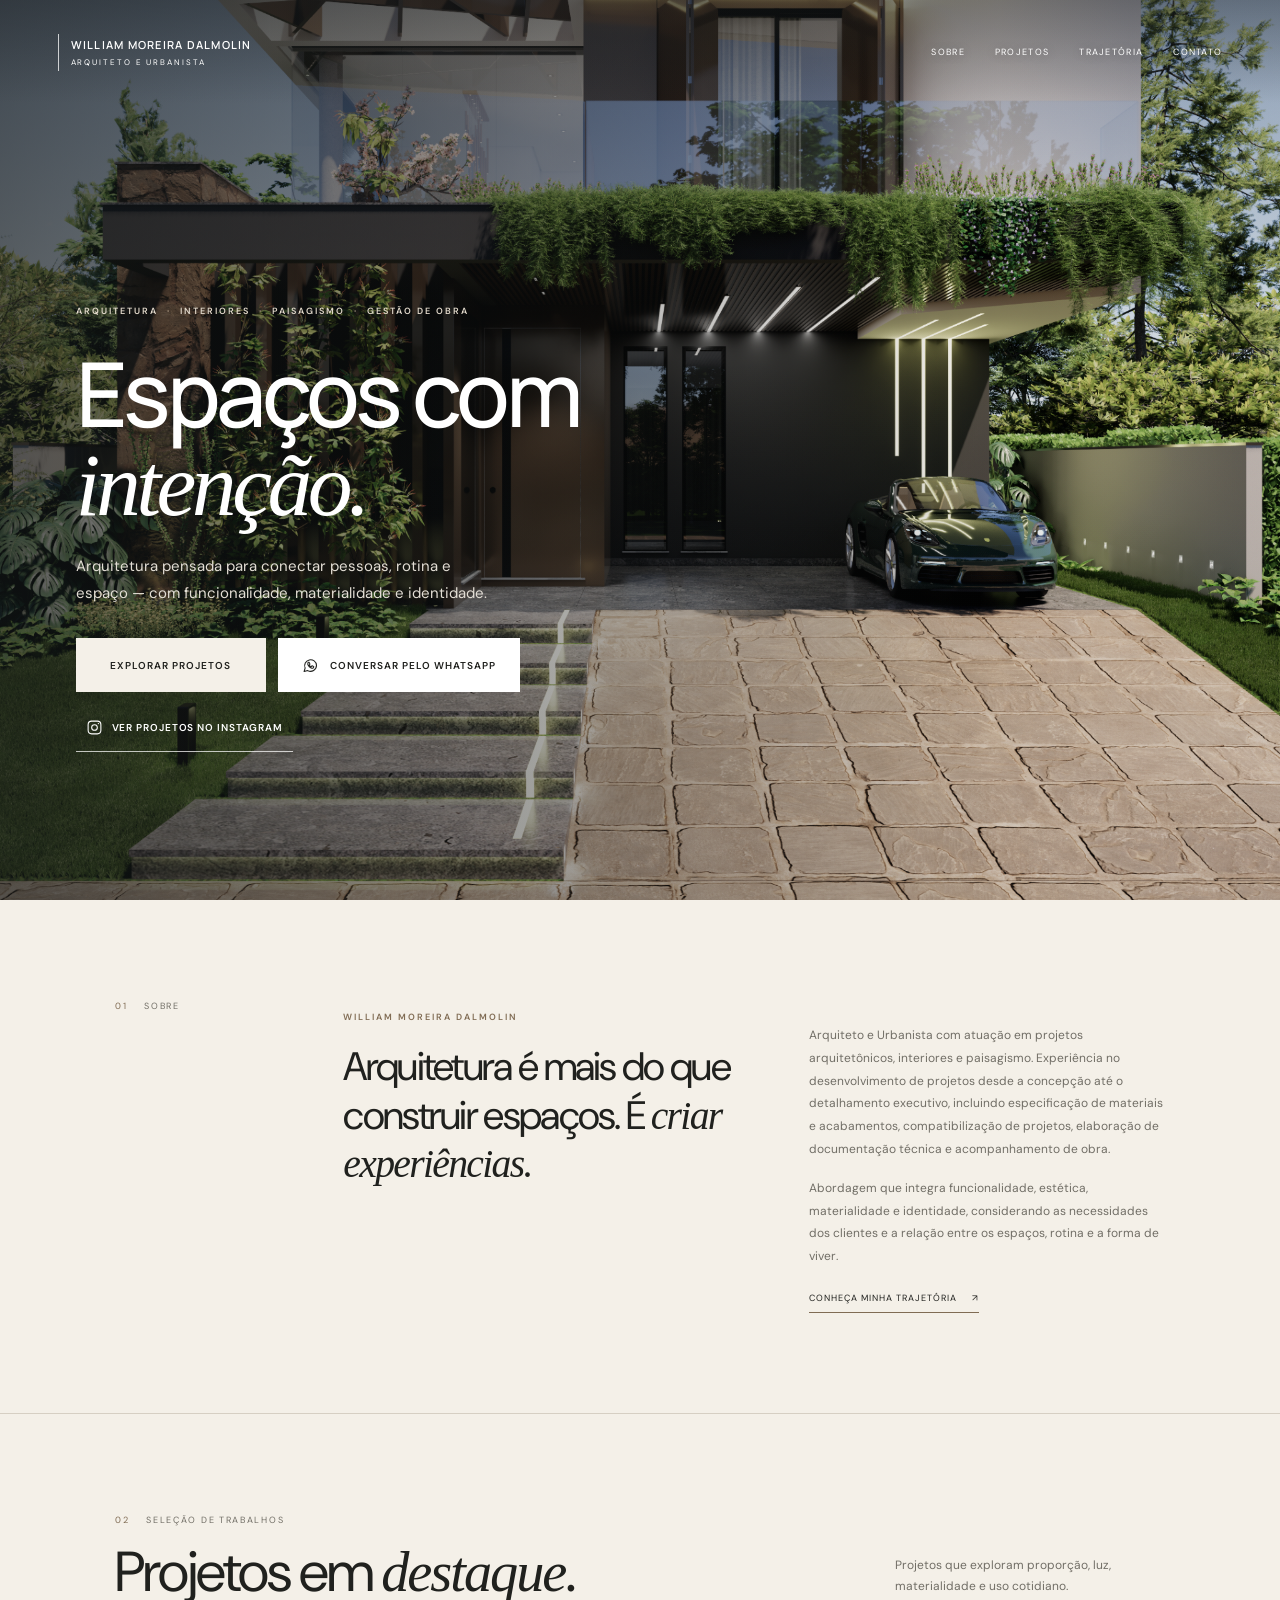
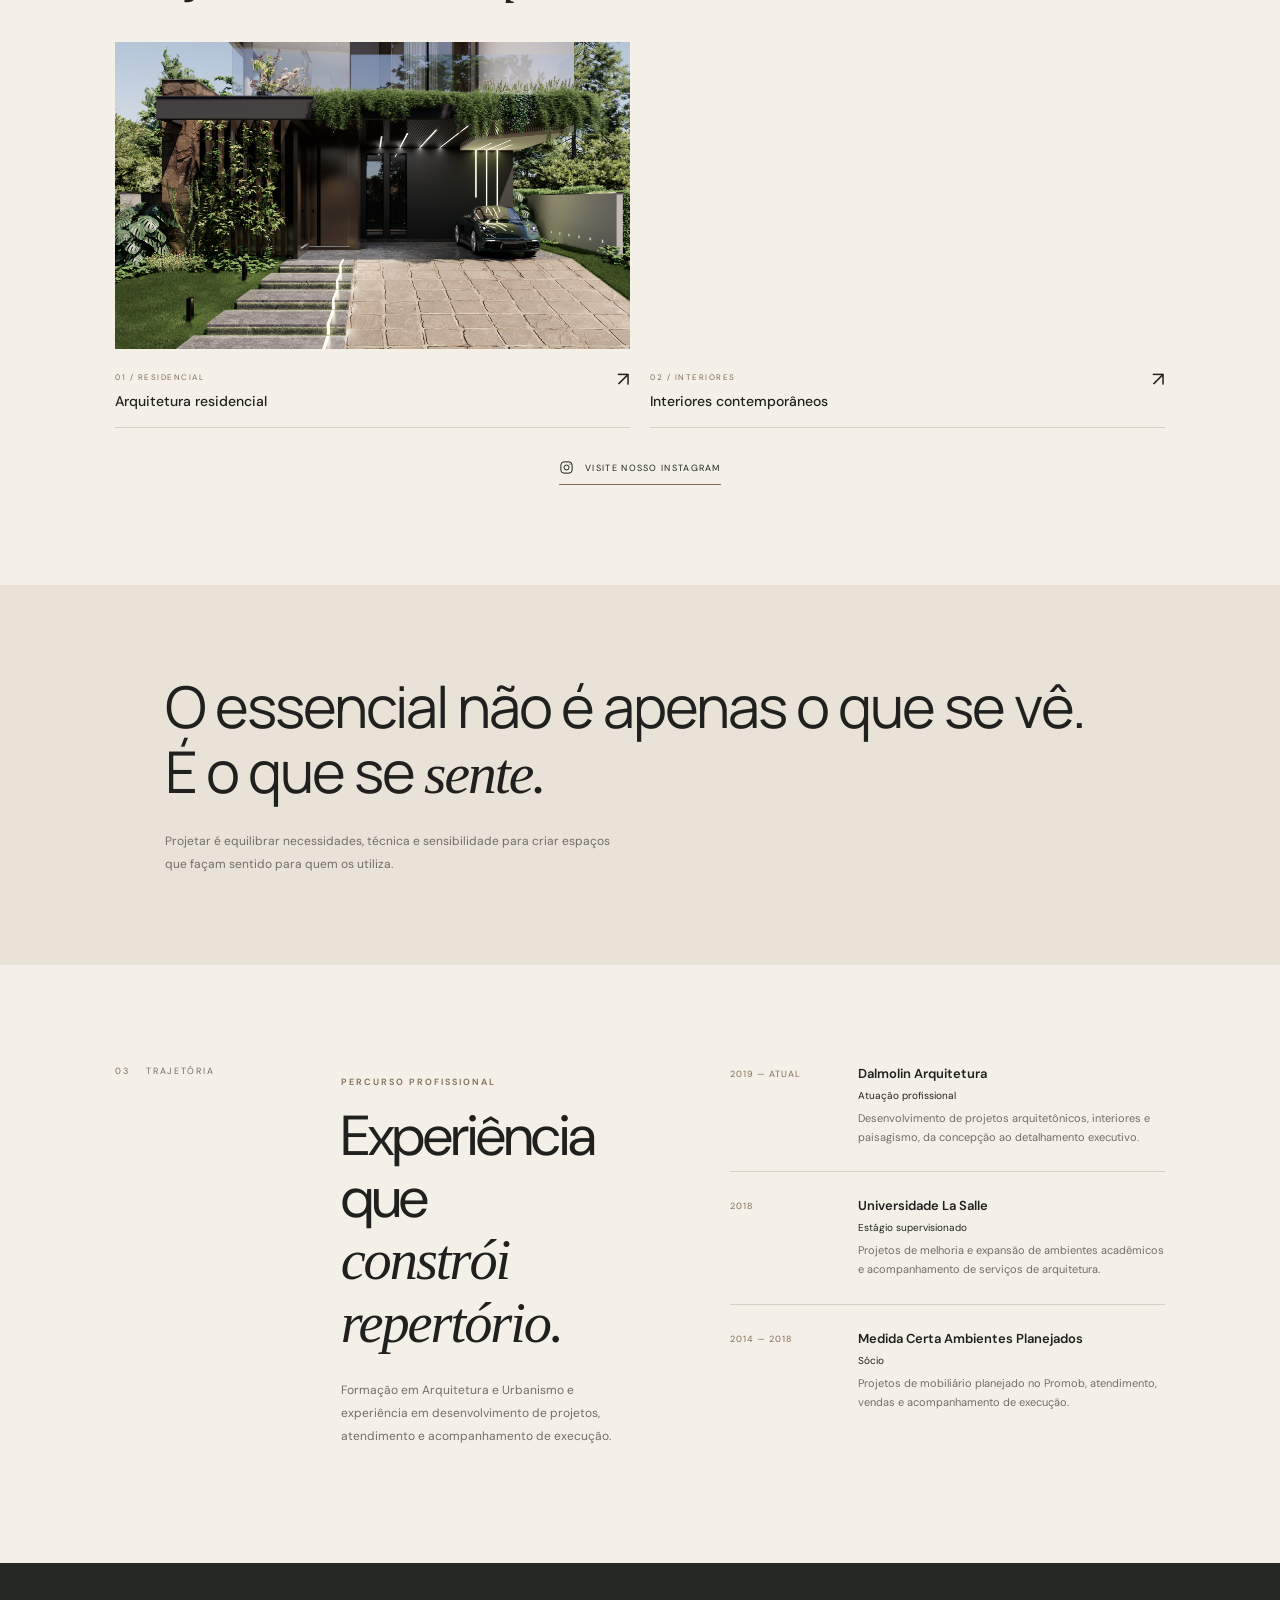
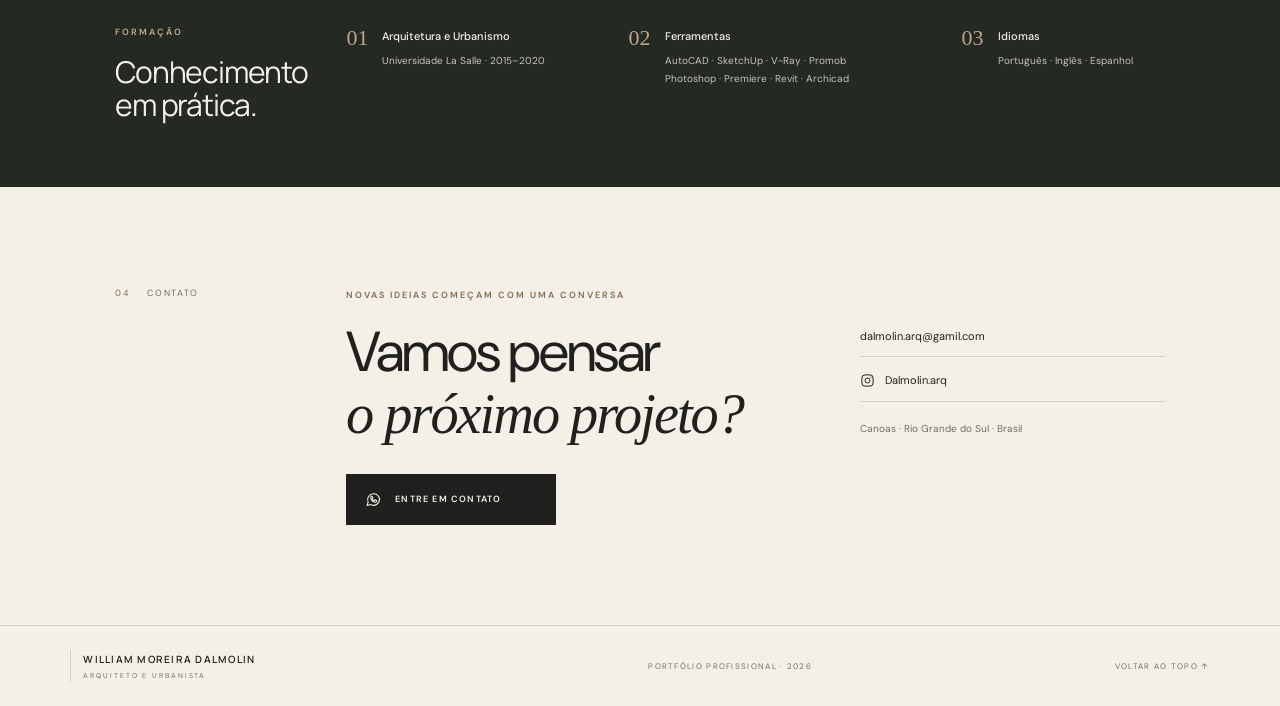
==== commit 537d548b: "Add files via upload" ====
--- a/index.html
+++ b/index.html
@@ -1,8 +1,12 @@
 <!DOCTYPE html>
 <html lang="pt-BR"><head><meta charset="UTF-8"><meta name="viewport" content="width=device-width, initial-scale=1.0"><meta name="description" content="William Moreira Dalmolin — Arquitetura, interiores e paisagismo."><meta name="theme-color" content="#f4f0e8"><title>William Moreira Dalmolin | Arquitetura</title><link rel="preconnect" href="https://fonts.googleapis.com"><link rel="preconnect" href="https://fonts.gstatic.com" crossorigin><link href="https://fonts.googleapis.com/css2?family=DM+Sans:wght@400;500;600&family=Manrope:wght@400;500;600;700&display=swap" rel="stylesheet"><link rel="stylesheet" href="style.css"></head>
-<body><header class="topbar" id="topo"><a class="brand" href="#inicio" aria-label="Ir para o início"><span class="brand-divider"></span><span class="brand-copy"><strong>WILLIAM MOREIRA DALMOLIN</strong><small>ARQUITETO E URBANISTA</small></span></a><nav class="main-nav" aria-label="Navegação principal"><a href="#sobre">Sobre</a><a href="#projetos">Projetos</a><a href="#trajetoria">Trajetória</a><a href="#contato">Contato</a></nav><a class="top-cta" href="https://wa.me/5551994201659" target="_blank" rel="noopener noreferrer">Vamos conversar <span aria-hidden="true">◉</span></a><button class="menu-toggle" type="button" aria-label="Abrir menu" aria-expanded="false">☰</button></header>
+<body><header class="topbar" id="topo"><a class="brand" href="#inicio" aria-label="Ir para o início"><span class="brand-divider"></span><span class="brand-copy"><strong>WILLIAM MOREIRA DALMOLIN</strong><small>ARQUITETO E URBANISTA</small></span></a><nav class="main-nav" aria-label="Navegação principal"><a href="#sobre">Sobre</a><a href="#projetos">Projetos</a><a href="#trajetoria">Trajetória</a><a href="#contato">Contato</a></nav><button class="menu-toggle" type="button" aria-label="Abrir menu" aria-expanded="false">☰</button></header>
 <main>
-<section class="hero" id="inicio"><div class="hero-photo" role="img" aria-label="Projeto residencial contemporâneo"></div><div class="hero-overlay"></div><div class="hero-content"><p class="eyebrow"><span>ARQUITETURA</span><i>·</i><span>INTERIORES</span><i>·</i><span>PAISAGISMO</span><i>·</i><span>GESTÃO DE OBRA</span></p><h1>Espaços com<br><em>intenção.</em></h1><p class="hero-description">Arquitetura pensada para conectar pessoas, rotina e espaço — com funcionalidade, materialidade e identidade.</p><a class="button button-light" href="#projetos">Explorar projetos <span aria-hidden="true">↘</span></a></div></section>
+<section class="hero" id="inicio"><div class="hero-photo" role="img" aria-label="Projeto residencial contemporâneo"></div><div class="hero-overlay"></div><div class="hero-content"><p class="eyebrow"><span>ARQUITETURA</span><i>·</i><span>INTERIORES</span><i>·</i><span>PAISAGISMO</span><i>·</i><span>GESTÃO DE OBRA</span></p><h1>Espaços com<br><em>intenção.</em></h1><p class="hero-description">Arquitetura pensada para conectar pessoas, rotina e espaço — com funcionalidade, materialidade e identidade.</p><div class="hero-actions">
+<a class="button button-light" href="#projetos">Explorar projetos</a>
+<a class="button button-whatsapp" href="https://wa.me/5551994201659" target="_blank" rel="noopener noreferrer"><svg viewBox="0 0 24 24" aria-hidden="true"><path d="M20.5 11.8a8.4 8.4 0 0 1-12.4 7.4L3 20.5l1.4-4.9a8.4 8.4 0 1 1 16.1-3.8Z"></path><path d="M8.4 8.1c.3-.6.6-.6.9-.6h.5c.2 0 .4.1.5.4l.8 1.8c.1.2.1.4-.1.6l-.6.7c-.2.2-.2.4 0 .7.5.8 1.2 1.5 2.1 1.9.2.1.4.1.6-.1l.8-.9c.2-.2.4-.2.6-.1l1.7.8c.3.1.4.3.4.5 0 .3-.2 1.1-.7 1.5-.5.5-1.2.7-2 .5-1-.2-2.2-.8-3.5-2-1.2-1.1-2-2.5-2.2-3.4-.2-.8.1-1.5.4-1.9Z"></path></svg><span>Conversar pelo WhatsApp</span></a>
+<a class="hero-instagram" href="https://www.instagram.com/dalmolin.arq/" target="_blank" rel="noopener noreferrer"><svg viewBox="0 0 24 24" aria-hidden="true"><rect x="3" y="3" width="18" height="18" rx="5"></rect><circle cx="12" cy="12" r="4"></circle><circle cx="17.5" cy="6.5" r="1" class="instagram-dot"></circle></svg><span>Ver projetos no Instagram</span></a>
+</div></div></section>
 <section class="about section-wrap" id="sobre"><div class="section-label"><span>01</span> SOBRE</div><div class="about-main"><p class="eyebrow dark-eyebrow">WILLIAM MOREIRA DALMOLIN</p><h2>Arquitetura é mais do que construir espaços. É <em>criar experiências.</em></h2></div><div class="about-copy"><p>Arquiteto e Urbanista com atuação em projetos arquitetônicos, interiores e paisagismo. Experiência no desenvolvimento de projetos desde a concepção até o detalhamento executivo, incluindo especificação de materiais e acabamentos, compatibilização de projetos, elaboração de documentação técnica e acompanhamento de obra.</p><p>Abordagem que integra funcionalidade, estética, materialidade e identidade, considerando as necessidades dos clientes e a relação entre os espaços, rotina e a forma de viver.</p><a class="text-link" href="#trajetoria">Conheça minha trajetória <span aria-hidden="true">↗</span></a></div></section>
 <section class="projects section-wrap" id="projetos"><div class="section-heading"><div><div class="section-label"><span>02</span> SELEÇÃO DE TRABALHOS</div><h2>Projetos em <em>destaque.</em></h2></div><p>Projetos que exploram proporção, luz, materialidade e uso cotidiano.</p></div><div class="project-grid"><a class="project-card" href="projetos-residenciais.html"><div class="project-image project-residential" role="img" aria-label="Arquitetura residencial contemporânea"></div><div class="project-meta"><div><small>01 / RESIDENCIAL</small><h3>Arquitetura residencial</h3></div><span class="project-arrow" aria-hidden="true">↗</span></div></a><a class="project-card" href="projetos-interiores.html"><div class="project-image project-interiors" role="img" aria-label="Interiores contemporâneos"></div><div class="project-meta"><div><small>02 / INTERIORES</small><h3>Interiores contemporâneos</h3></div><span class="project-arrow" aria-hidden="true">↗</span></div></a></div><div class="instagram-link-wrap"><a class="instagram-link" href="https://www.instagram.com/dalmolin.arq/" target="_blank" rel="noopener noreferrer"><svg viewBox="0 0 24 24" aria-hidden="true"><rect x="3" y="3" width="18" height="18" rx="5"></rect><circle cx="12" cy="12" r="4"></circle><circle cx="17.5" cy="6.5" r="1" class="instagram-dot"></circle></svg><span>Visite nosso Instagram</span></a></div></section>
 <section class="statement" aria-label="Conceito"><div class="statement-inner"><h2>O essencial não é apenas o que se vê. É o que se <em>sente.</em></h2><p>Projetar é equilibrar necessidades, técnica e sensibilidade para criar espaços que façam sentido para quem os utiliza.</p></div></section>
--- a/style.css
+++ b/style.css
@@ -2,4 +2,185 @@
 @media(max-width:1000px){.topbar{padding:0 5%}.main-nav{gap:18px}.brand{min-width:235px}.section-wrap{padding:75px 7%}.about{grid-template-columns:.7fr 1.5fr 1.3fr;gap:22px}.career-main{gap:30px}.credentials{padding:45px 7%}.credentials-inner{grid-template-columns:1fr 1.2fr 1.4fr 1fr;gap:18px}.contact{grid-template-columns:.7fr 1.8fr 1.2fr;gap:22px}}
 @media(max-width:760px){html{scroll-padding-top:72px}.topbar{height:72px}.topbar .main-nav,.top-cta{display:none}.menu-toggle{display:block}.main-nav.open{display:flex;position:absolute;top:72px;left:0;right:0;background:var(--paper);padding:24px 7%;z-index:60;flex-direction:column;align-items:flex-start;gap:22px;border-bottom:1px solid var(--line)}.hero{height:670px;min-height:600px;max-height:none;align-items:flex-end}.hero-photo{background-position:54% center}.hero-overlay{background:linear-gradient(0deg,rgba(22,23,20,.88) 0%,rgba(22,23,20,.53) 55%,rgba(22,23,20,.12) 100%)}.hero-content{margin:0;padding:0 7% 60px}.hero h1{font-size:clamp(58px,12vw,78px);letter-spacing:-3px;margin:24px 0 18px}.hero .eyebrow{font-size:8px;gap:6px}.section-wrap{padding:65px 7%}.about{grid-template-columns:1fr 2fr;gap:22px}.about-copy{grid-column:2;padding-top:0}.about h2{font-size:35px}.section-heading{display:block}.section-heading>p{margin-top:18px}.section-heading h2,.career h2,.contact h2{font-size:44px}.project-image{height:270px}.statement{min-height:330px;padding:60px 7%}.statement h2{font-size:clamp(36px,8vw,50px)}.career{grid-template-columns:1fr;gap:25px}.career-main{grid-template-columns:1fr;gap:30px}.timeline article{grid-template-columns:105px 1fr;gap:14px}.credentials-inner{grid-template-columns:1fr 1fr;gap:25px}.contact{grid-template-columns:1fr 1.8fr;gap:22px}.contact-aside{grid-column:2;padding-top:0}.footer{padding:22px 5%;flex-wrap:wrap}.footer-brand{min-width:0}.footer-note{margin-left:auto}}
 @media(max-width:520px){.brand{min-width:0;gap:10px}.brand-copy strong{font-size:8px;letter-spacing:.8px}.brand-copy small{font-size:7px;letter-spacing:1.1px}.brand-divider{height:32px}.hero{height:650px}.hero h1{font-size:58px}.hero-description{font-size:12px}.about{display:block}.about .section-label{margin-bottom:30px}.about-copy{padding-top:22px}.about h2{font-size:34px}.section-heading h2,.career h2,.contact h2{font-size:40px}.project-grid{grid-template-columns:1fr;gap:28px}.project-image{height:260px}.statement{min-height:350px}.statement h2{font-size:39px}.timeline article{grid-template-columns:85px 1fr;gap:12px}.year{font-size:8px}.credentials-inner{grid-template-columns:1fr;gap:23px}.credentials h2{font-size:28px}.contact{display:block}.contact-main{margin:30px 0}.contact-aside{padding-top:35px}.footer{gap:18px}.footer-brand{width:100%}.footer-note{margin:0;order:3;width:100%}.back-to-top{margin-left:auto}}
-.category-page{min-height:65vh;padding-top:90px}.category-page h1{font-family:var(--display);font-weight:400;letter-spacing:-2px;font-size:clamp(42px,6vw,76px);margin:24px 0}.category-intro{color:var(--muted);font-size:13px;line-height:1.9;max-width:480px}+.category-page{min-height:65vh;padding-top:90px}.category-page h1{font-family:var(--display);font-weight:400;letter-spacing:-2px;font-size:clamp(42px,6vw,76px);margin:24px 0}.category-intro{color:var(--muted);font-size:13px;line-height:1.9;max-width:480px}
+
+/* AJUSTES DA CAPA — CABEÇALHO SOBRE A IMAGEM E CTAs */
+.topbar {
+  position: absolute;
+  top: 0;
+  left: 0;
+  right: 0;
+  width: 100%;
+  height: 104px;
+  padding: 0 4.5%;
+  background: linear-gradient(180deg, rgba(25, 29, 31, .36), rgba(25, 29, 31, 0));
+  border-bottom: 0;
+  backdrop-filter: none;
+  z-index: 50;
+}
+.topbar .brand-copy strong,
+.topbar .brand-copy small,
+.topbar .main-nav a {
+  color: #fff;
+}
+.topbar .brand-divider {
+  background: rgba(255, 255, 255, .75);
+}
+.topbar .main-nav a {
+  text-shadow: 0 1px 12px rgba(0, 0, 0, .25);
+}
+.topbar .main-nav a:hover {
+  color: #e6d7c4;
+}
+.menu-toggle {
+  color: #fff;
+}
+.hero {
+  height: 100vh;
+  height: 100svh;
+  min-height: 700px;
+  max-height: none;
+  padding-top: 104px;
+  scroll-margin-top: 0;
+}
+.hero-photo {
+  background-image: url("capa-residencia.png");
+  background-size: cover;
+  background-position: center 47%;
+}
+.hero-overlay {
+  background: linear-gradient(90deg, rgba(20, 24, 25, .64) 0%, rgba(20, 24, 25, .38) 38%, rgba(20, 24, 25, .04) 78%), linear-gradient(180deg, rgba(20, 24, 25, .18) 0%, transparent 35%, rgba(20, 24, 25, .10) 100%);
+}
+.hero-content {
+  margin-left: 5.9%;
+  max-width: 650px;
+  padding: 42px 0 0;
+}
+.hero h1 {
+  font-size: clamp(64px, 7vw, 104px);
+  letter-spacing: -4.5px;
+  margin: 30px 0 24px;
+}
+.hero-description {
+  max-width: 420px;
+  font-size: 15px;
+  line-height: 1.85;
+  margin-bottom: 0;
+}
+.hero-actions {
+  display: flex;
+  align-items: center;
+  flex-wrap: wrap;
+  gap: 12px;
+  margin-top: 30px;
+}
+.hero-actions .button {
+  min-height: 54px;
+  padding: 0 23px;
+  justify-content: center;
+  gap: 11px;
+  font-size: 10px;
+  letter-spacing: 1px;
+}
+.hero-actions .button-light {
+  min-width: 190px;
+  background: #f4f0e8;
+  color: #20211e;
+}
+.hero-actions .button-light:hover {
+  background: #fff;
+}
+.hero-actions .button-whatsapp {
+  min-width: 235px;
+  background: #fff;
+  color: #20211e;
+  border: 1px solid #fff;
+  font-weight: 600;
+}
+.hero-actions .button-whatsapp:hover {
+  background: #e9e2d7;
+  border-color: #e9e2d7;
+}
+.hero-actions .button-whatsapp svg,
+.hero-instagram svg {
+  width: 17px;
+  height: 17px;
+  fill: none;
+  stroke: currentColor;
+  stroke-width: 1.5;
+  stroke-linecap: round;
+  stroke-linejoin: round;
+  flex-shrink: 0;
+}
+.hero-actions .button-whatsapp svg .instagram-dot,
+.hero-instagram svg .instagram-dot {
+  fill: currentColor;
+  stroke: none;
+}
+.hero-instagram {
+  min-height: 48px;
+  display: inline-flex;
+  align-items: center;
+  justify-content: center;
+  gap: 9px;
+  padding: 0 10px;
+  color: #fff;
+  font-size: 10px;
+  font-weight: 600;
+  letter-spacing: .9px;
+  text-transform: uppercase;
+  border-bottom: 1px solid rgba(255, 255, 255, .72);
+}
+.hero-instagram:hover {
+  color: #e9e2d7;
+  border-color: #e9e2d7;
+}
+@media (max-width: 1000px) {
+  .topbar { padding: 0 5%; }
+  .hero-content { margin-left: 6%; }
+}
+@media (max-width: 760px) {
+  .topbar {
+    position: absolute;
+    height: 82px;
+    padding: 0 6%;
+  }
+  .topbar .main-nav.open {
+    top: 82px;
+    background: rgba(32, 33, 30, .96);
+    border-bottom: 1px solid rgba(255,255,255,.18);
+  }
+  .topbar .main-nav.open a { color: #fff; }
+  .hero {
+    height: 100svh;
+    min-height: 720px;
+    padding-top: 82px;
+    align-items: center;
+  }
+  .hero-photo { background-position: 58% center; }
+  .hero-overlay {
+    background: linear-gradient(0deg, rgba(20,24,25,.86) 0%, rgba(20,24,25,.56) 49%, rgba(20,24,25,.20) 100%);
+  }
+  .hero-content {
+    margin: 0;
+    padding: 82px 7% 32px;
+    max-width: 620px;
+  }
+  .hero h1 {
+    font-size: clamp(58px, 11.5vw, 78px);
+    letter-spacing: -3px;
+    margin: 24px 0 18px;
+  }
+  .hero-description { font-size: 13px; max-width: 390px; }
+  .hero-actions { align-items: stretch; flex-direction: column; max-width: 340px; gap: 10px; }
+  .hero-actions .button-whatsapp,
+  .hero-actions .button-light { width: 100%; min-width: 0; }
+  .hero-instagram { align-self: flex-start; padding-left: 0; }
+}
+@media (max-width: 520px) {
+  .hero { min-height: 740px; }
+  .hero-content { padding-left: 6%; padding-right: 6%; }
+  .hero .eyebrow { gap: 6px; font-size: 7px; letter-spacing: 1.35px; }
+  .hero h1 { font-size: clamp(53px, 12vw, 64px); }
+  .hero-actions { max-width: none; }
+}
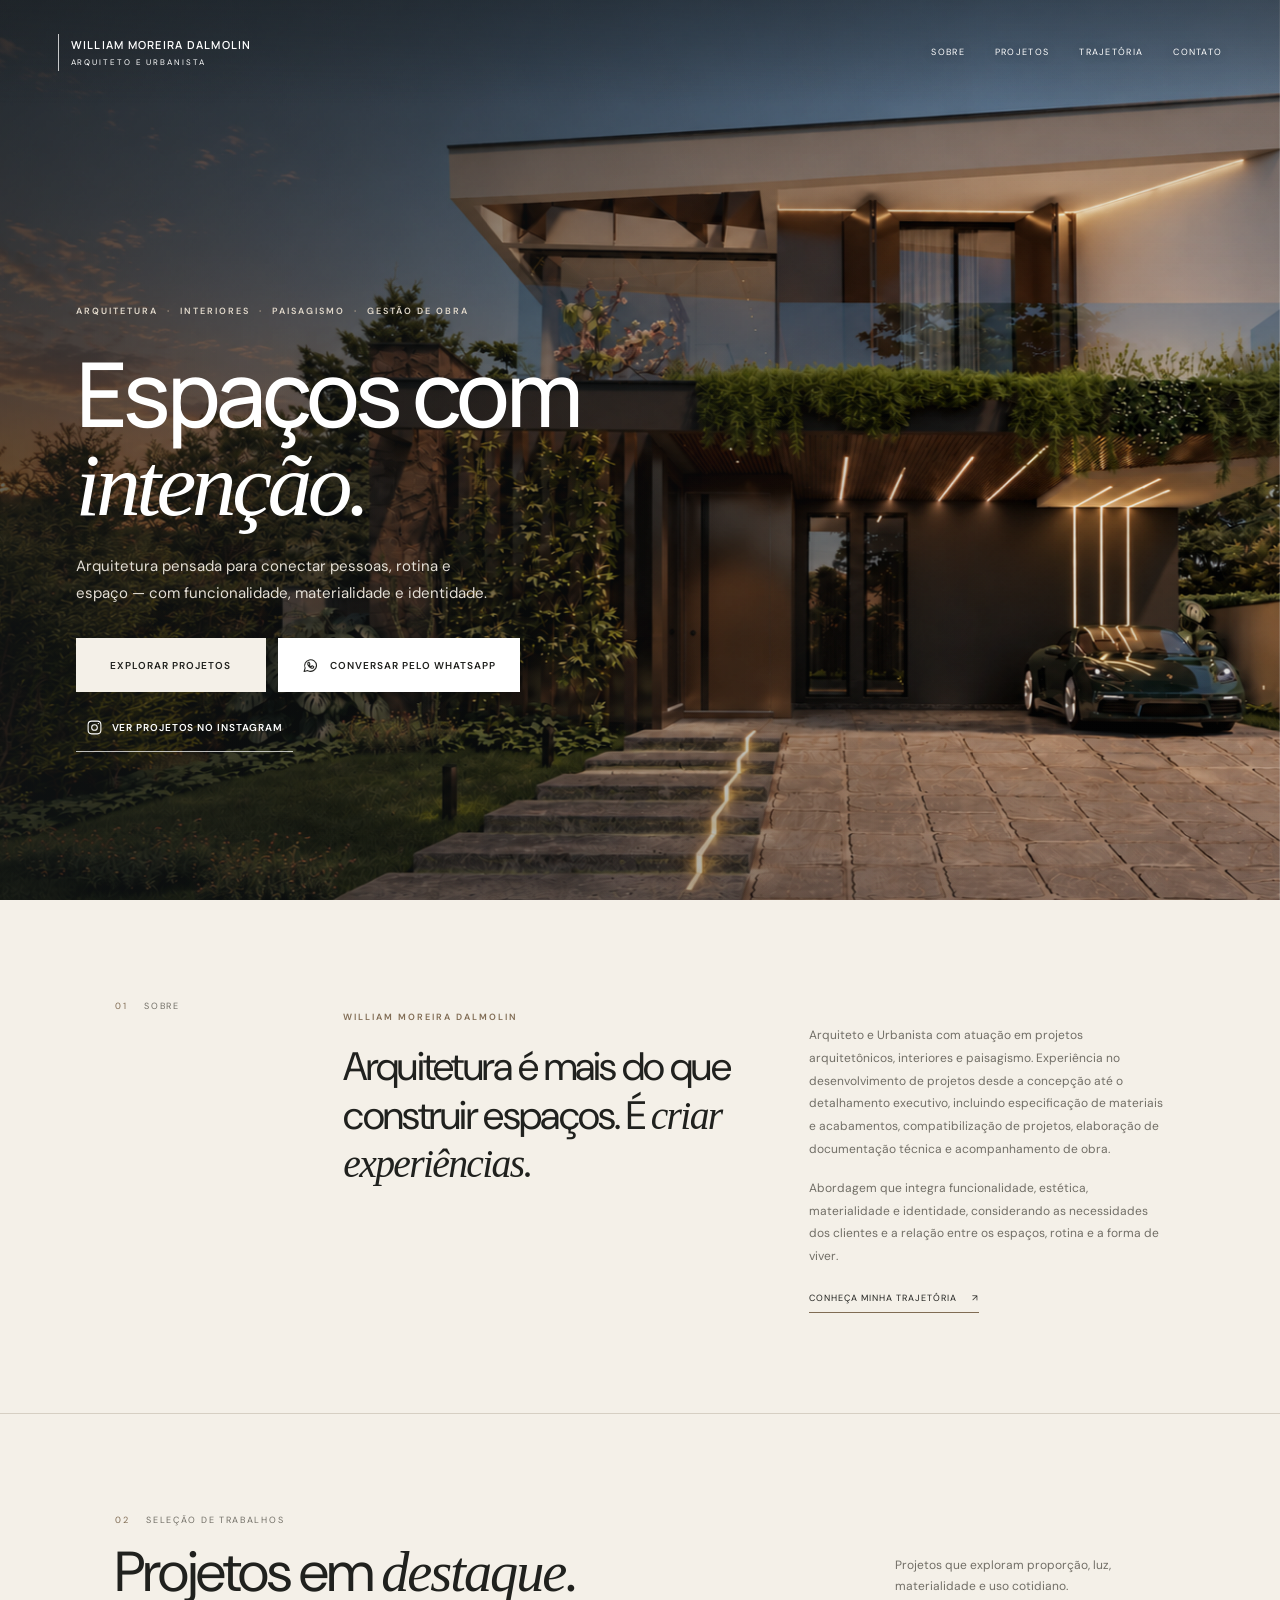
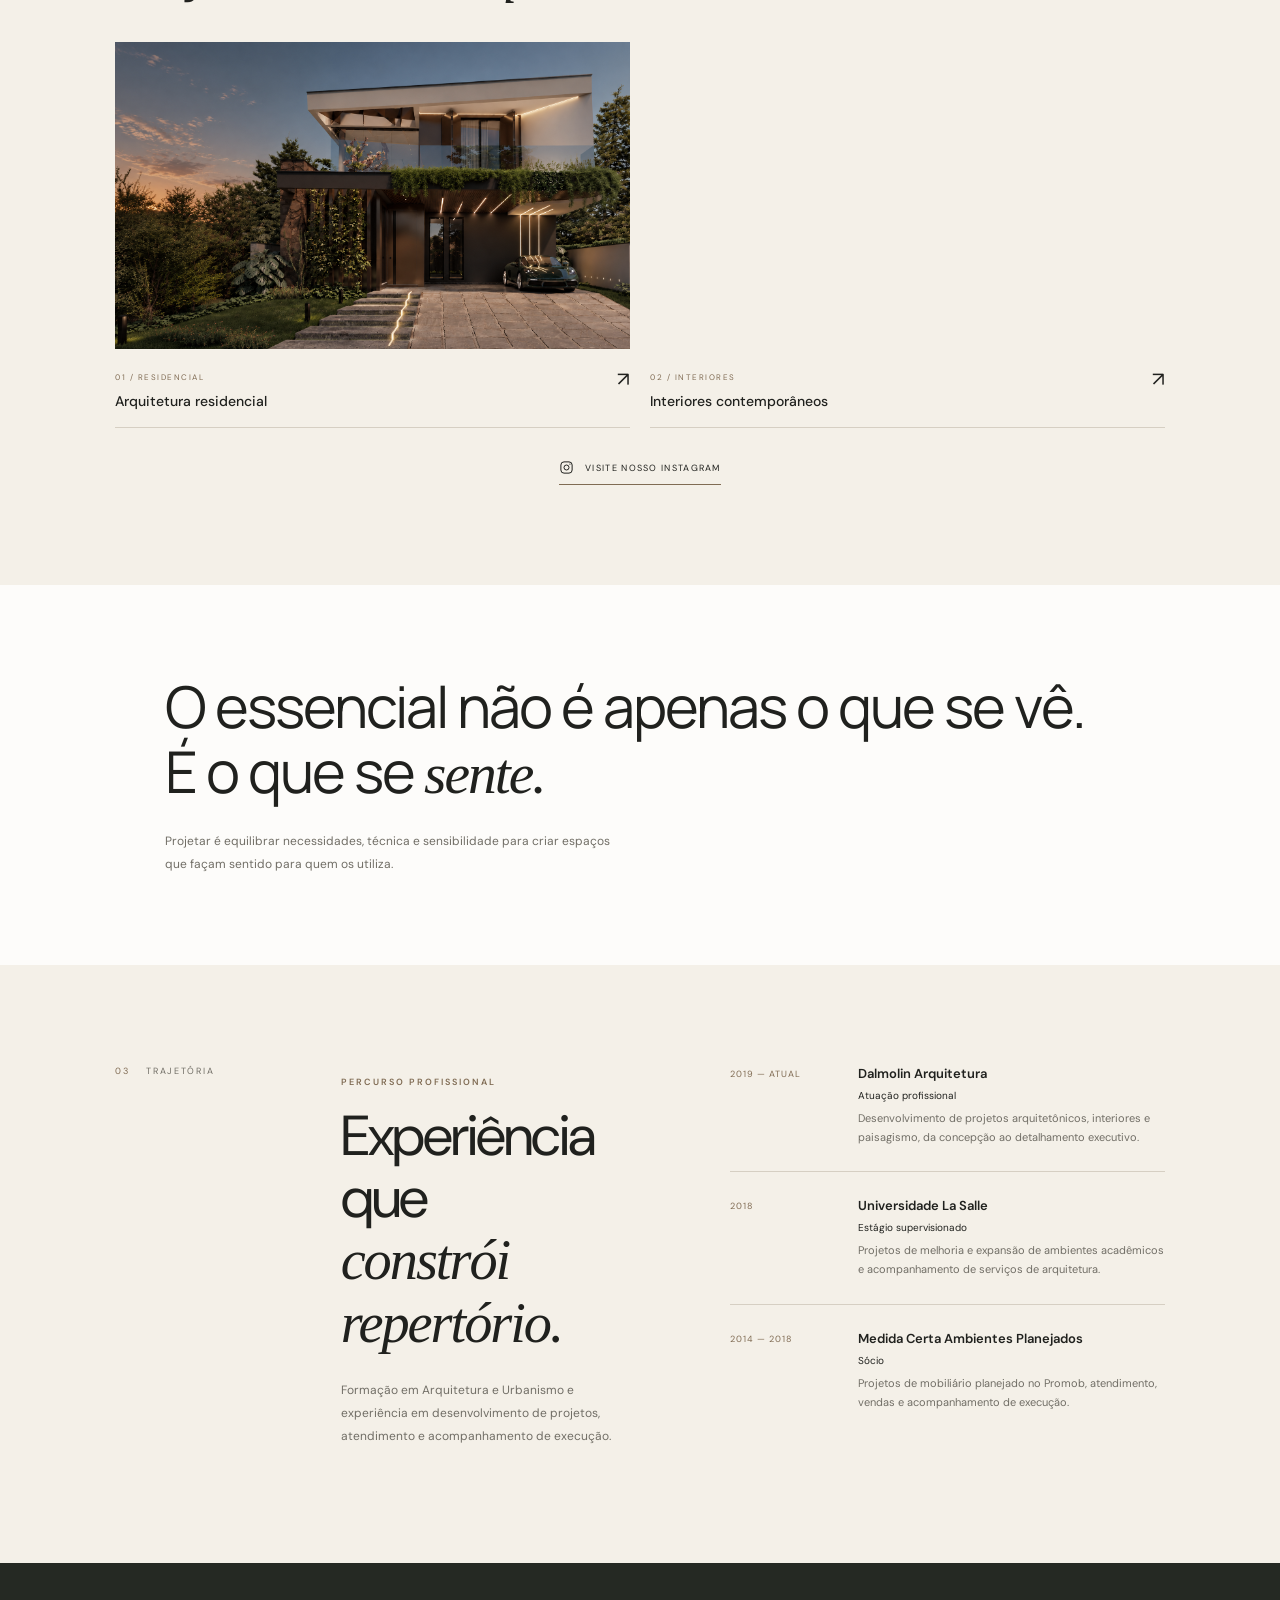
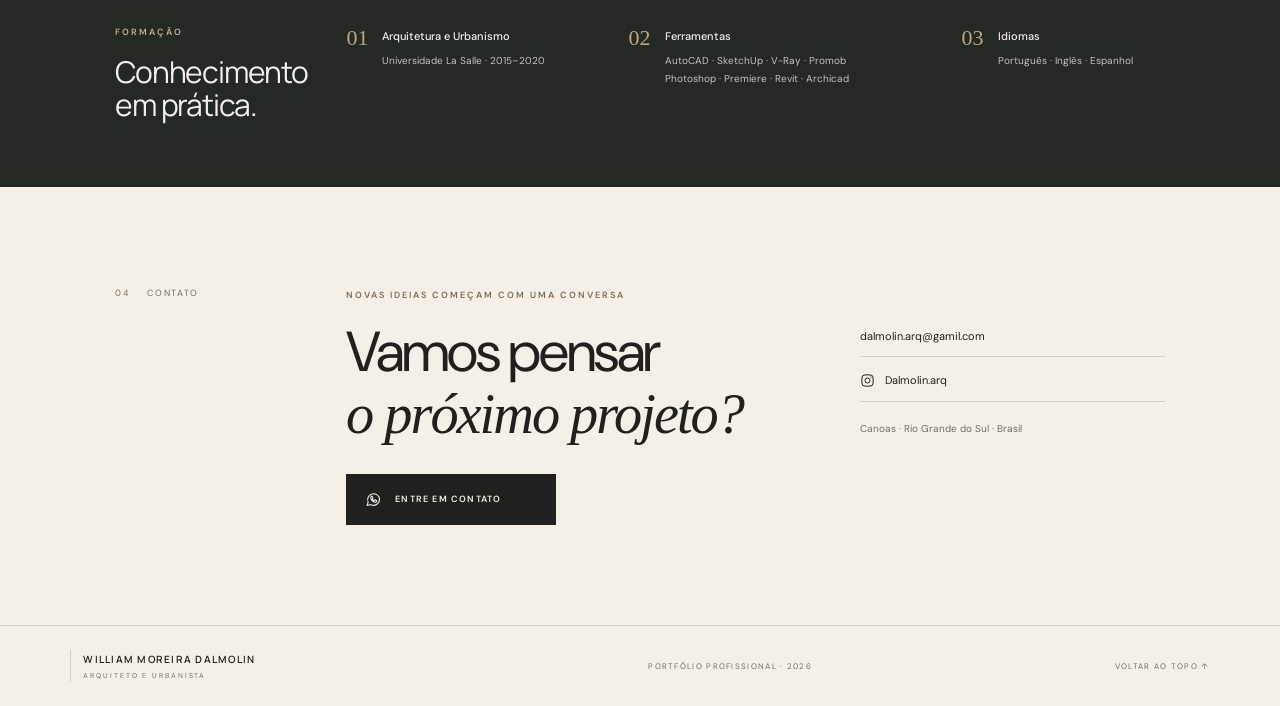
==== commit 0d96d7f8: "Add files via upload" ====
--- a/index.html
+++ b/index.html
@@ -1,6 +1,6 @@
 <!DOCTYPE html>
 <html lang="pt-BR"><head><meta charset="UTF-8"><meta name="viewport" content="width=device-width, initial-scale=1.0"><meta name="description" content="William Moreira Dalmolin — Arquitetura, interiores e paisagismo."><meta name="theme-color" content="#f4f0e8"><title>William Moreira Dalmolin | Arquitetura</title><link rel="preconnect" href="https://fonts.googleapis.com"><link rel="preconnect" href="https://fonts.gstatic.com" crossorigin><link href="https://fonts.googleapis.com/css2?family=DM+Sans:wght@400;500;600&family=Manrope:wght@400;500;600;700&display=swap" rel="stylesheet"><link rel="stylesheet" href="style.css"></head>
-<body><header class="topbar" id="topo"><a class="brand" href="#inicio" aria-label="Ir para o início"><span class="brand-divider"></span><span class="brand-copy"><strong>WILLIAM MOREIRA DALMOLIN</strong><small>ARQUITETO E URBANISTA</small></span></a><nav class="main-nav" aria-label="Navegação principal"><a href="#sobre">Sobre</a><a href="#projetos">Projetos</a><a href="#trajetoria">Trajetória</a><a href="#contato">Contato</a></nav><button class="menu-toggle" type="button" aria-label="Abrir menu" aria-expanded="false">☰</button></header>
+<body><div class="site-background" aria-hidden="true"></div><header class="topbar" id="topo"><a class="brand" href="#inicio" aria-label="Ir para o início"><span class="brand-divider"></span><span class="brand-copy"><strong>WILLIAM MOREIRA DALMOLIN</strong><small>ARQUITETO E URBANISTA</small></span></a><nav class="main-nav" aria-label="Navegação principal"><a href="#sobre">Sobre</a><a href="#projetos">Projetos</a><a href="#trajetoria">Trajetória</a><a href="#contato">Contato</a></nav><button class="menu-toggle" type="button" aria-label="Abrir menu" aria-expanded="false">☰</button></header>
 <main>
 <section class="hero" id="inicio"><div class="hero-photo" role="img" aria-label="Projeto residencial contemporâneo"></div><div class="hero-overlay"></div><div class="hero-content"><p class="eyebrow"><span>ARQUITETURA</span><i>·</i><span>INTERIORES</span><i>·</i><span>PAISAGISMO</span><i>·</i><span>GESTÃO DE OBRA</span></p><h1>Espaços com<br><em>intenção.</em></h1><p class="hero-description">Arquitetura pensada para conectar pessoas, rotina e espaço — com funcionalidade, materialidade e identidade.</p><div class="hero-actions">
 <a class="button button-light" href="#projetos">Explorar projetos</a>
--- a/style.css
+++ b/style.css
@@ -184,3 +184,39 @@
   .hero h1 { font-size: clamp(53px, 12vw, 64px); }
   .hero-actions { max-width: none; }
 }
+
+
+/* FUNDO FIXO GLOBAL — A IMAGEM PERMANECE NO MESMO LUGAR DURANTE O SCROLL */
+html { background: transparent; }
+body { background: transparent; position: relative; isolation: isolate; }
+.site-background {
+  position: fixed;
+  inset: 0;
+  z-index: -1;
+  pointer-events: none;
+  background-image: url("capa-residencia.png");
+  background-size: cover;
+  background-position: center center;
+  background-repeat: no-repeat;
+}
+/* A imagem global substitui a imagem isolada da capa */
+.hero { background: transparent; position: relative; }
+.hero-photo { display: none; }
+.hero-overlay { z-index: 0; }
+/* As seções opacas passam à frente do fundo fixo */
+.about, .projects, .career, .contact, .footer {
+  position: relative;
+  background-color: var(--paper);
+}
+/* A seção-conceito fica translúcida para revelar a residência no scroll */
+.statement {
+  background: rgba(233, 226, 215, 0.12);
+  position: relative;
+  z-index: 1;
+  backdrop-filter: none;
+}
+.credentials { position: relative; z-index: 1; }
+@media (max-width: 760px) {
+  .site-background { background-position: 58% center; }
+  .statement { background: rgba(233, 226, 215, 0.16); }
+}
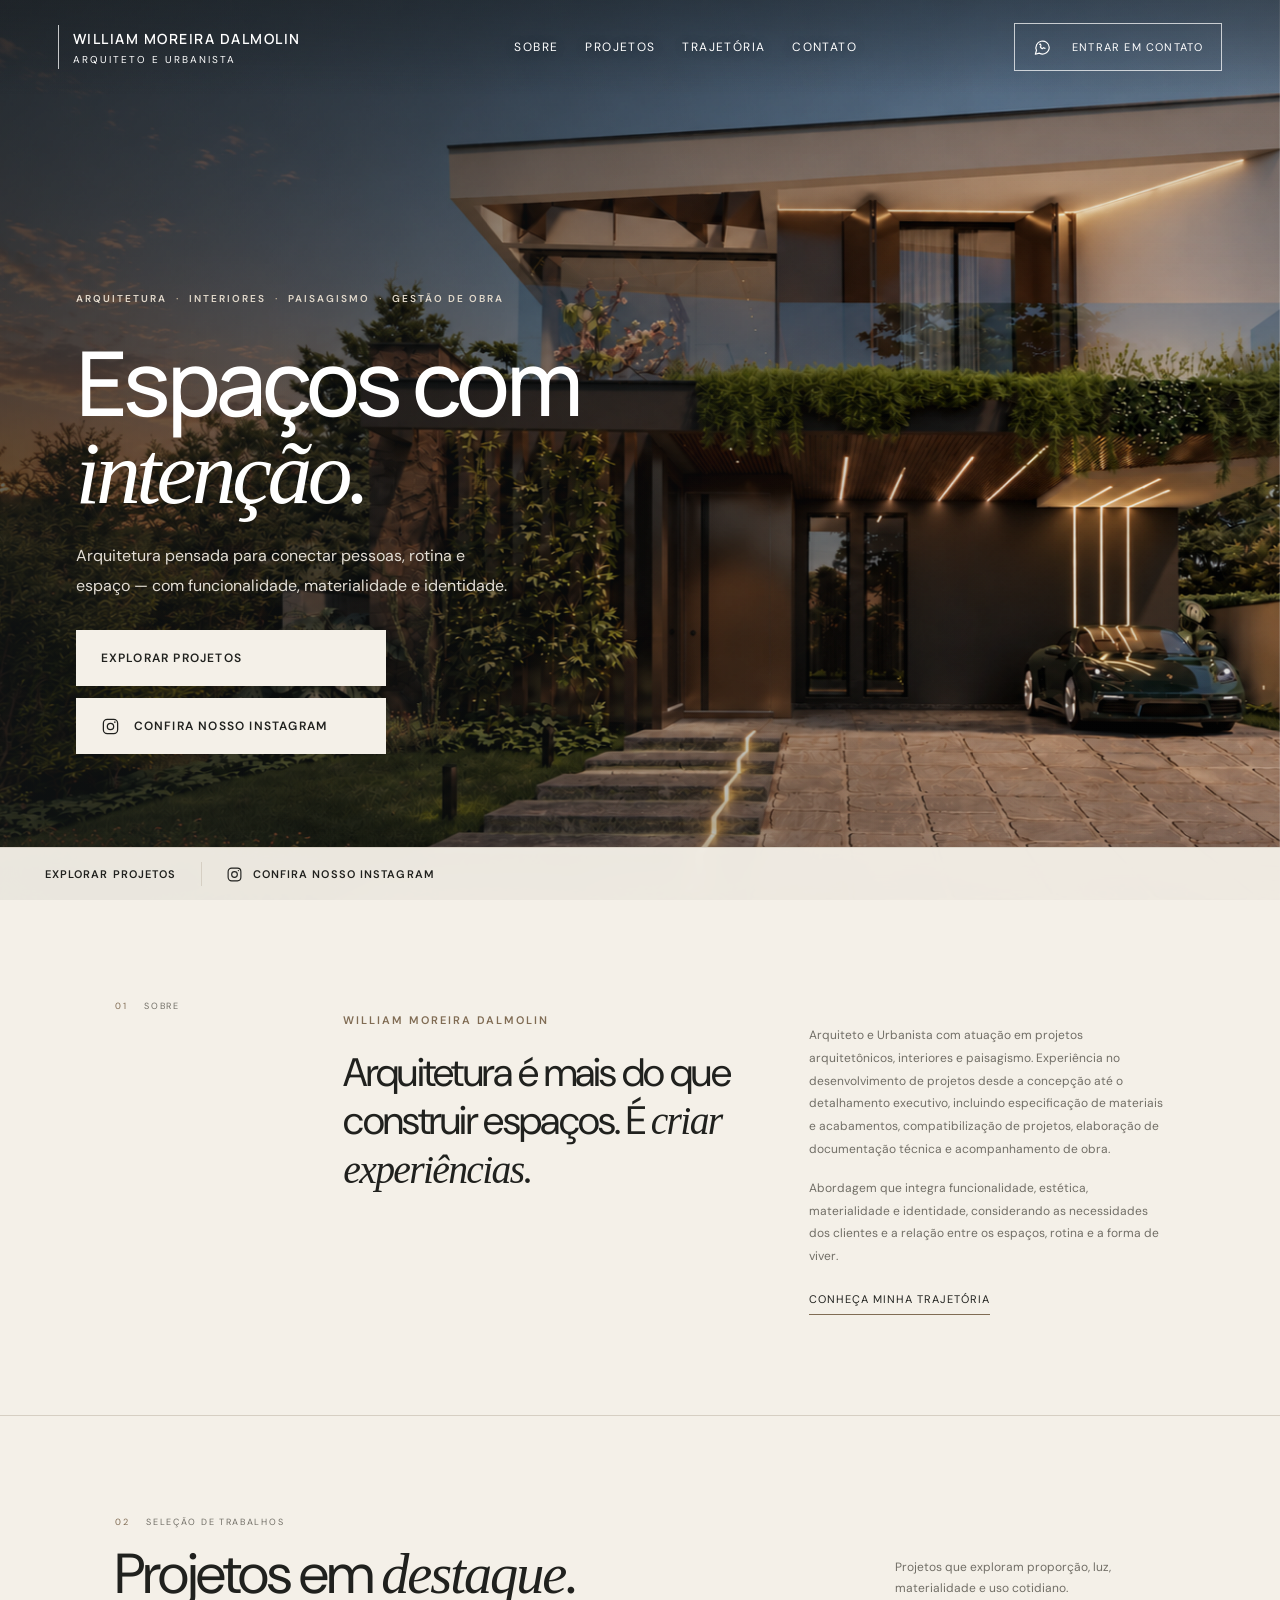
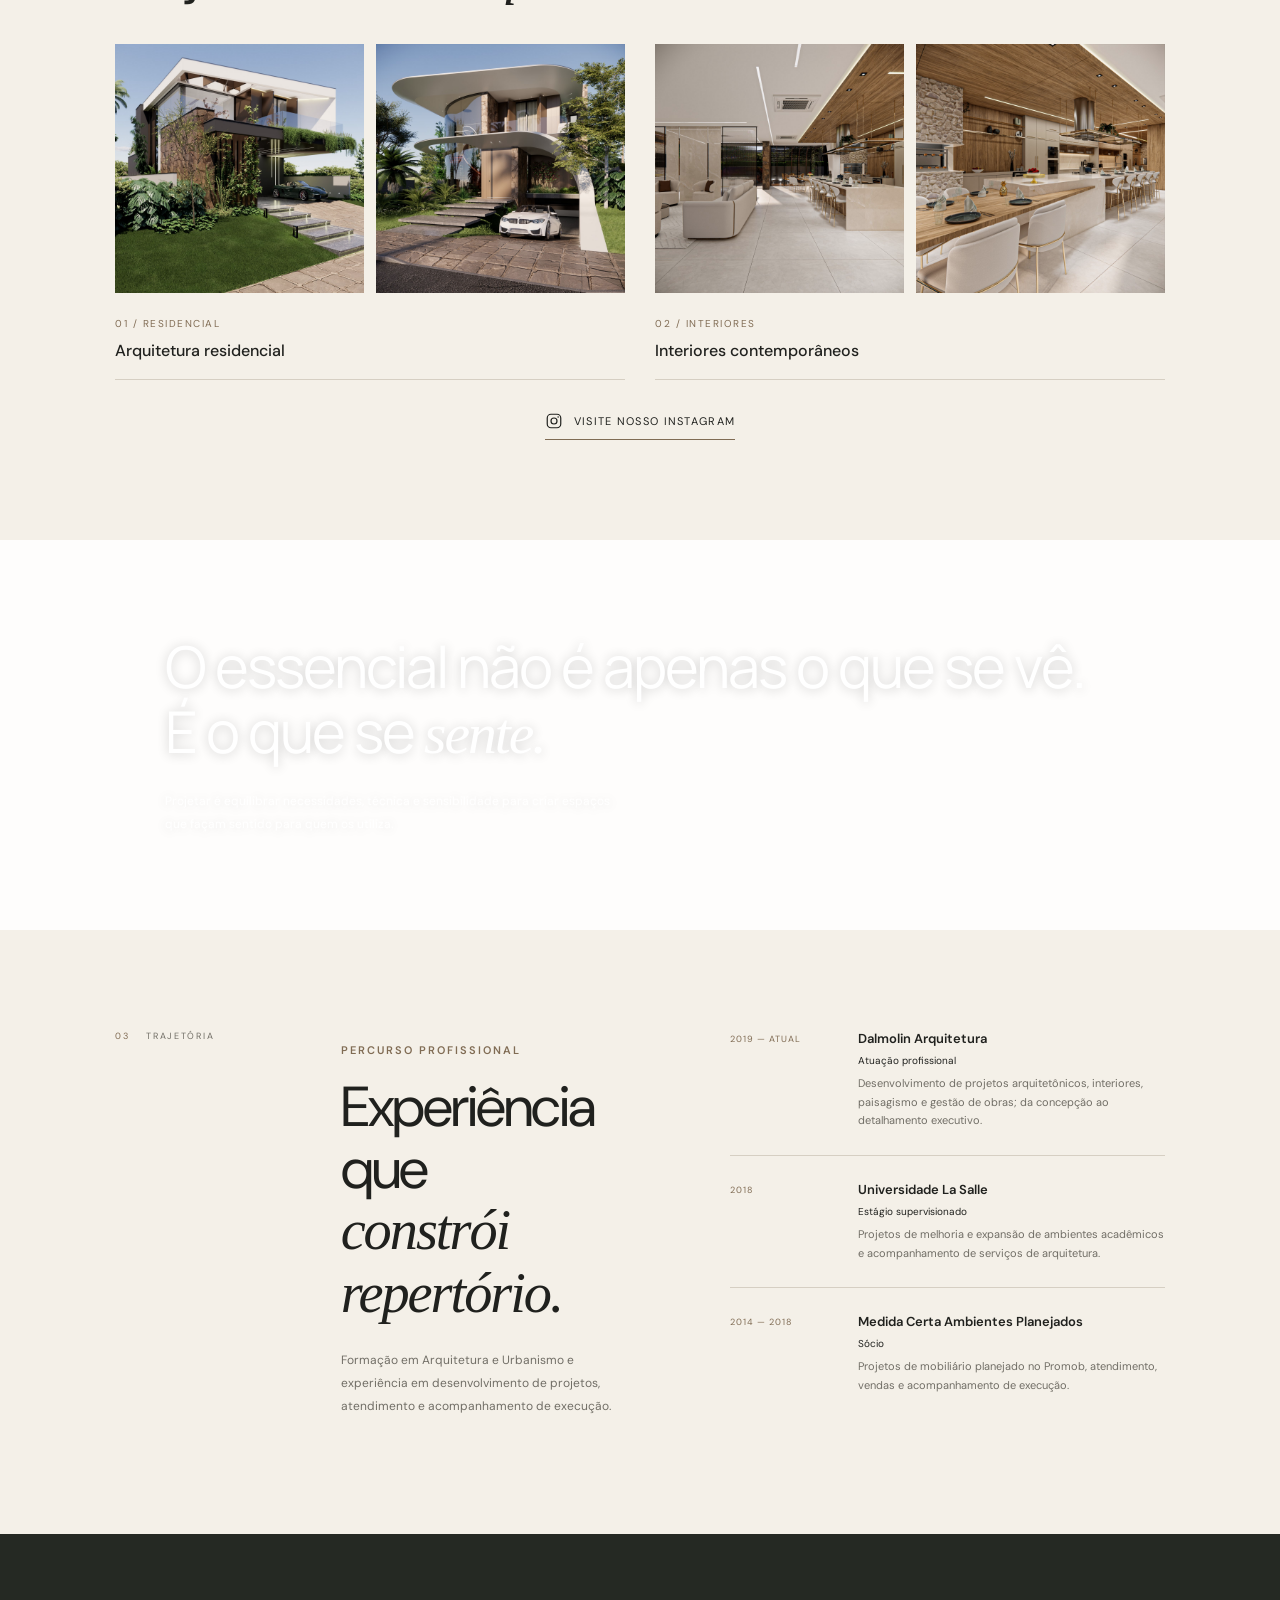
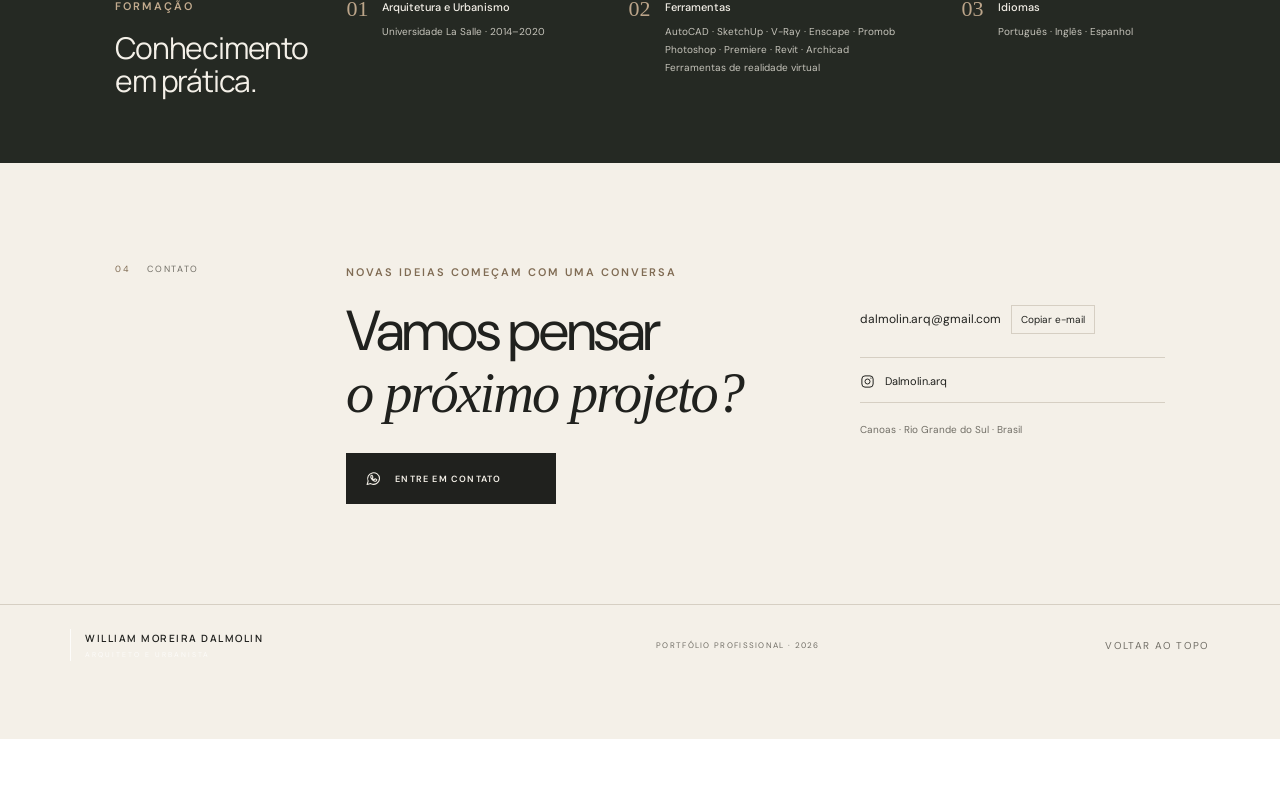
==== commit 06baf40a: "Add files via upload" ====
--- a/index.html
+++ b/index.html
@@ -1,16 +1,38 @@
 <!DOCTYPE html>
 <html lang="pt-BR"><head><meta charset="UTF-8"><meta name="viewport" content="width=device-width, initial-scale=1.0"><meta name="description" content="William Moreira Dalmolin — Arquitetura, interiores e paisagismo."><meta name="theme-color" content="#f4f0e8"><title>William Moreira Dalmolin | Arquitetura</title><link rel="preconnect" href="https://fonts.googleapis.com"><link rel="preconnect" href="https://fonts.gstatic.com" crossorigin><link href="https://fonts.googleapis.com/css2?family=DM+Sans:wght@400;500;600&family=Manrope:wght@400;500;600;700&display=swap" rel="stylesheet"><link rel="stylesheet" href="style.css"></head>
-<body><div class="site-background" aria-hidden="true"></div><header class="topbar" id="topo"><a class="brand" href="#inicio" aria-label="Ir para o início"><span class="brand-divider"></span><span class="brand-copy"><strong>WILLIAM MOREIRA DALMOLIN</strong><small>ARQUITETO E URBANISTA</small></span></a><nav class="main-nav" aria-label="Navegação principal"><a href="#sobre">Sobre</a><a href="#projetos">Projetos</a><a href="#trajetoria">Trajetória</a><a href="#contato">Contato</a></nav><button class="menu-toggle" type="button" aria-label="Abrir menu" aria-expanded="false">☰</button></header>
+<body><div class="site-background" aria-hidden="true"></div><header class="topbar" id="topo"><a class="brand" href="#inicio" aria-label="Ir para o início"><span class="brand-divider"></span><span class="brand-copy"><strong>WILLIAM MOREIRA DALMOLIN</strong><small>ARQUITETO E URBANISTA</small></span></a><nav class="main-nav" aria-label="Navegação principal"><a href="#sobre">Sobre</a><a href="#projetos">Projetos</a><a href="#trajetoria">Trajetória</a><a href="#contato">Contato</a></nav><a class="top-cta" href="https://wa.me/5551994201659" target="_blank" rel="noopener noreferrer"><svg viewBox="0 0 24 24" aria-hidden="true"><path d="M20.5 11.8a8.4 8.4 0 0 1-12.4 7.4L3 20.5l1.4-4.9a8.4 8.4 0 1 1 16.1-3.8Z"></path><path d="M8.4 8.1c.3-.6.6-.6.9-.4l.8 1.8c.1.2.1.4-.1.6l-.6.7c-.2.2-.2.4 0 .7.5.8 1.2 1.5 2.1 1.9.2.1.4.1.6-.1l.8-.9c.2-.2.4-.2.6-.1l1.7.8"></path></svg><span>Entrar em contato</span></a><button class="menu-toggle" type="button" aria-label="Abrir menu" aria-expanded="false">☰</button></header>
 <main>
 <section class="hero" id="inicio"><div class="hero-photo" role="img" aria-label="Projeto residencial contemporâneo"></div><div class="hero-overlay"></div><div class="hero-content"><p class="eyebrow"><span>ARQUITETURA</span><i>·</i><span>INTERIORES</span><i>·</i><span>PAISAGISMO</span><i>·</i><span>GESTÃO DE OBRA</span></p><h1>Espaços com<br><em>intenção.</em></h1><p class="hero-description">Arquitetura pensada para conectar pessoas, rotina e espaço — com funcionalidade, materialidade e identidade.</p><div class="hero-actions">
-<a class="button button-light" href="#projetos">Explorar projetos</a>
-<a class="button button-whatsapp" href="https://wa.me/5551994201659" target="_blank" rel="noopener noreferrer"><svg viewBox="0 0 24 24" aria-hidden="true"><path d="M20.5 11.8a8.4 8.4 0 0 1-12.4 7.4L3 20.5l1.4-4.9a8.4 8.4 0 1 1 16.1-3.8Z"></path><path d="M8.4 8.1c.3-.6.6-.6.9-.6h.5c.2 0 .4.1.5.4l.8 1.8c.1.2.1.4-.1.6l-.6.7c-.2.2-.2.4 0 .7.5.8 1.2 1.5 2.1 1.9.2.1.4.1.6-.1l.8-.9c.2-.2.4-.2.6-.1l1.7.8c.3.1.4.3.4.5 0 .3-.2 1.1-.7 1.5-.5.5-1.2.7-2 .5-1-.2-2.2-.8-3.5-2-1.2-1.1-2-2.5-2.2-3.4-.2-.8.1-1.5.4-1.9Z"></path></svg><span>Conversar pelo WhatsApp</span></a>
-<a class="hero-instagram" href="https://www.instagram.com/dalmolin.arq/" target="_blank" rel="noopener noreferrer"><svg viewBox="0 0 24 24" aria-hidden="true"><rect x="3" y="3" width="18" height="18" rx="5"></rect><circle cx="12" cy="12" r="4"></circle><circle cx="17.5" cy="6.5" r="1" class="instagram-dot"></circle></svg><span>Ver projetos no Instagram</span></a>
+<a class="button hero-button" href="#projetos">Explorar projetos</a>
+<a class="button hero-button" href="https://www.instagram.com/dalmolin.arq/" target="_blank" rel="noopener noreferrer"><svg viewBox="0 0 24 24" aria-hidden="true"><rect x="3" y="3" width="18" height="18" rx="5"></rect><circle cx="12" cy="12" r="4"></circle><circle cx="17.5" cy="6.5" r="1" class="instagram-dot"></circle></svg><span>Confira nosso Instagram</span></a>
 </div></div></section>
-<section class="about section-wrap" id="sobre"><div class="section-label"><span>01</span> SOBRE</div><div class="about-main"><p class="eyebrow dark-eyebrow">WILLIAM MOREIRA DALMOLIN</p><h2>Arquitetura é mais do que construir espaços. É <em>criar experiências.</em></h2></div><div class="about-copy"><p>Arquiteto e Urbanista com atuação em projetos arquitetônicos, interiores e paisagismo. Experiência no desenvolvimento de projetos desde a concepção até o detalhamento executivo, incluindo especificação de materiais e acabamentos, compatibilização de projetos, elaboração de documentação técnica e acompanhamento de obra.</p><p>Abordagem que integra funcionalidade, estética, materialidade e identidade, considerando as necessidades dos clientes e a relação entre os espaços, rotina e a forma de viver.</p><a class="text-link" href="#trajetoria">Conheça minha trajetória <span aria-hidden="true">↗</span></a></div></section>
-<section class="projects section-wrap" id="projetos"><div class="section-heading"><div><div class="section-label"><span>02</span> SELEÇÃO DE TRABALHOS</div><h2>Projetos em <em>destaque.</em></h2></div><p>Projetos que exploram proporção, luz, materialidade e uso cotidiano.</p></div><div class="project-grid"><a class="project-card" href="projetos-residenciais.html"><div class="project-image project-residential" role="img" aria-label="Arquitetura residencial contemporânea"></div><div class="project-meta"><div><small>01 / RESIDENCIAL</small><h3>Arquitetura residencial</h3></div><span class="project-arrow" aria-hidden="true">↗</span></div></a><a class="project-card" href="projetos-interiores.html"><div class="project-image project-interiors" role="img" aria-label="Interiores contemporâneos"></div><div class="project-meta"><div><small>02 / INTERIORES</small><h3>Interiores contemporâneos</h3></div><span class="project-arrow" aria-hidden="true">↗</span></div></a></div><div class="instagram-link-wrap"><a class="instagram-link" href="https://www.instagram.com/dalmolin.arq/" target="_blank" rel="noopener noreferrer"><svg viewBox="0 0 24 24" aria-hidden="true"><rect x="3" y="3" width="18" height="18" rx="5"></rect><circle cx="12" cy="12" r="4"></circle><circle cx="17.5" cy="6.5" r="1" class="instagram-dot"></circle></svg><span>Visite nosso Instagram</span></a></div></section>
+<section class="about section-wrap" id="sobre"><div class="section-label"><span>01</span> SOBRE</div><div class="about-main"><p class="eyebrow dark-eyebrow">WILLIAM MOREIRA DALMOLIN</p><h2>Arquitetura é mais do que construir espaços. É <em>criar experiências.</em></h2></div><div class="about-copy"><p>Arquiteto e Urbanista com atuação em projetos arquitetônicos, interiores e paisagismo. Experiência no desenvolvimento de projetos desde a concepção até o detalhamento executivo, incluindo especificação de materiais e acabamentos, compatibilização de projetos, elaboração de documentação técnica e acompanhamento de obra.</p><p>Abordagem que integra funcionalidade, estética, materialidade e identidade, considerando as necessidades dos clientes e a relação entre os espaços, rotina e a forma de viver.</p><a class="text-link" href="#trajetoria">Conheça minha trajetória</a></div></section>
+<section class="projects section-wrap" id="projetos"><div class="section-heading"><div><div class="section-label"><span>02</span> SELEÇÃO DE TRABALHOS</div><h2>Projetos em <em>destaque.</em></h2></div><p>Projetos que exploram proporção, luz, materialidade e uso cotidiano.</p></div><div class="project-showcase">
+  <div class="project-category">
+    <div class="project-image-grid">
+      <a class="project-image-link" href="https://www.instagram.com/dalmolin.arq/" target="_blank" rel="noopener noreferrer" aria-label="Ver projeto residencial no Instagram"><img src="projeto-residencial-01.jpg" alt="Residência contemporânea com fachada em pedra, vidro e paisagismo" loading="lazy"></a>
+      <a class="project-image-link" href="https://www.instagram.com/dalmolin.arq/" target="_blank" rel="noopener noreferrer" aria-label="Ver outro projeto residencial no Instagram"><img src="projeto-residencial-02.jpg" alt="Residência contemporânea com volumes curvos e paisagismo" loading="lazy"></a>
+    </div>
+    <div class="project-meta"><div><small>01 / RESIDENCIAL</small><h3>Arquitetura residencial</h3></div></div>
+  </div>
+  <div class="project-category">
+    <div class="project-image-grid">
+      <a class="project-image-link" href="https://www.instagram.com/dalmolin.arq/" target="_blank" rel="noopener noreferrer" aria-label="Ver projeto de interiores no Instagram"><img src="projeto-interiores-01.jpg" alt="Sala de estar e cozinha integradas em tons neutros e madeira" loading="lazy"></a>
+      <a class="project-image-link" href="https://www.instagram.com/dalmolin.arq/" target="_blank" rel="noopener noreferrer" aria-label="Ver outro projeto de interiores no Instagram"><img src="projeto-interiores-02.jpg" alt="Cozinha contemporânea com madeira, pedra e mobiliário claro" loading="lazy"></a>
+    </div>
+    <div class="project-meta"><div><small>02 / INTERIORES</small><h3>Interiores contemporâneos</h3></div></div>
+  </div>
+</div><div class="instagram-link-wrap"><a class="instagram-link" href="https://www.instagram.com/dalmolin.arq/" target="_blank" rel="noopener noreferrer"><svg viewBox="0 0 24 24" aria-hidden="true"><rect x="3" y="3" width="18" height="18" rx="5"></rect><circle cx="12" cy="12" r="4"></circle><circle cx="17.5" cy="6.5" r="1" class="instagram-dot"></circle></svg><span>Visite nosso Instagram</span></a></div></section>
 <section class="statement" aria-label="Conceito"><div class="statement-inner"><h2>O essencial não é apenas o que se vê. É o que se <em>sente.</em></h2><p>Projetar é equilibrar necessidades, técnica e sensibilidade para criar espaços que façam sentido para quem os utiliza.</p></div></section>
-<section class="career section-wrap" id="trajetoria"><div class="section-label"><span>03</span> TRAJETÓRIA</div><div class="career-main"><div class="career-heading"><p class="eyebrow dark-eyebrow">PERCURSO PROFISSIONAL</p><h2>Experiência que<br><em>constrói repertório.</em></h2><p>Formação em Arquitetura e Urbanismo e experiência em desenvolvimento de projetos, atendimento e acompanhamento de execução.</p></div><div class="timeline"><article><span class="year">2019 — ATUAL</span><div><h3>Dalmolin Arquitetura</h3><p class="role">Atuação profissional</p><p>Desenvolvimento de projetos arquitetônicos, interiores e paisagismo, da concepção ao detalhamento executivo.</p></div></article><article><span class="year">2018</span><div><h3>Universidade La Salle</h3><p class="role">Estágio supervisionado</p><p>Projetos de melhoria e expansão de ambientes acadêmicos e acompanhamento de serviços de arquitetura.</p></div></article><article><span class="year">2014 — 2018</span><div><h3>Medida Certa Ambientes Planejados</h3><p class="role">Sócio</p><p>Projetos de mobiliário planejado no Promob, atendimento, vendas e acompanhamento de execução.</p></div></article></div></div></section>
-<section class="credentials"><div class="credentials-inner"><div class="credentials-title"><p class="eyebrow">FORMAÇÃO</p><h2>Conhecimento<br>em prática.</h2></div><div class="credential-item"><span class="credential-number">01</span><div><h3>Arquitetura e Urbanismo</h3><p>Universidade La Salle · 2015–2020</p></div></div><div class="credential-item"><span class="credential-number">02</span><div><h3>Ferramentas</h3><p>AutoCAD · SketchUp · V-Ray · Promob<br>Photoshop · Premiere · Revit · Archicad</p></div></div><div class="credential-item"><span class="credential-number">03</span><div><h3>Idiomas</h3><p>Português · Inglês · Espanhol</p></div></div></div></section>
-<section class="contact section-wrap" id="contato"><div class="section-label"><span>04</span> CONTATO</div><div class="contact-main"><p class="eyebrow dark-eyebrow">NOVAS IDEIAS COMEÇAM COM UMA CONVERSA</p><h2>Vamos pensar<br><em>o próximo projeto?</em></h2><a class="button button-dark" href="https://wa.me/5551994201659" target="_blank" rel="noopener noreferrer"><svg viewBox="0 0 24 24" aria-hidden="true"><path d="M20.5 11.8a8.4 8.4 0 0 1-12.4 7.4L3 20.5l1.4-4.9a8.4 8.4 0 1 1 16.1-3.8Z"></path><path d="M8.4 8.1c.3-.6.6-.6.9-.6h.5c.2 0 .4.1.5.4l.8 1.8c.1.2.1.4-.1.6l-.6.7c-.2.2-.2.4 0 .7.5.8 1.2 1.5 2.1 1.9.2.1.4.1.6-.1l.8-.9c.2-.2.4-.2.6-.1l1.7.8c.3.1.4.3.4.5 0 .3-.2 1.1-.7 1.5-.5.5-1.2.7-2 .5-1-.2-2.2-.8-3.5-2-1.2-1.1-2-2.5-2.2-3.4-.2-.8.1-1.5.4-1.9Z"></path></svg><span>Entre em contato</span></a></div><div class="contact-aside"><a href="mailto:dalmolin.arq@gamil.com">dalmolin.arq@gamil.com</a><a class="contact-instagram" href="https://www.instagram.com/dalmolin.arq/" target="_blank" rel="noopener noreferrer"><svg viewBox="0 0 24 24" aria-hidden="true"><rect x="3" y="3" width="18" height="18" rx="5"></rect><circle cx="12" cy="12" r="4"></circle><circle cx="17.5" cy="6.5" r="1" class="instagram-dot"></circle></svg><span>Dalmolin.arq</span></a><p>Canoas · Rio Grande do Sul · Brasil</p></div></section>
-</main><footer class="footer"><a class="brand footer-brand" href="#inicio" aria-label="Voltar ao início"><span class="brand-divider"></span><span class="brand-copy"><strong>WILLIAM MOREIRA DALMOLIN</strong><small>ARQUITETO E URBANISTA</small></span></a><span class="footer-note">PORTFÓLIO PROFISSIONAL · 2026</span><a class="back-to-top" href="#inicio">VOLTAR AO TOPO ↑</a></footer><script src="script.js"></script></body></html>+<section class="career section-wrap" id="trajetoria"><div class="section-label"><span>03</span> TRAJETÓRIA</div><div class="career-main"><div class="career-heading"><p class="eyebrow dark-eyebrow">PERCURSO PROFISSIONAL</p><h2>Experiência que<br><em>constrói repertório.</em></h2><p>Formação em Arquitetura e Urbanismo e experiência em desenvolvimento de projetos, atendimento e acompanhamento de execução.</p></div><div class="timeline"><article><span class="year">2019 — ATUAL</span><div><h3>Dalmolin Arquitetura</h3><p class="role">Atuação profissional</p><p>Desenvolvimento de projetos arquitetônicos, interiores, paisagismo e gestão de obras; da concepção ao detalhamento executivo.</p></div></article><article><span class="year">2018</span><div><h3>Universidade La Salle</h3><p class="role">Estágio supervisionado</p><p>Projetos de melhoria e expansão de ambientes acadêmicos e acompanhamento de serviços de arquitetura.</p></div></article><article><span class="year">2014 — 2018</span><div><h3>Medida Certa Ambientes Planejados</h3><p class="role">Sócio</p><p>Projetos de mobiliário planejado no Promob, atendimento, vendas e acompanhamento de execução.</p></div></article></div></div></section>
+<section class="credentials"><div class="credentials-inner"><div class="credentials-title"><p class="eyebrow">FORMAÇÃO</p><h2>Conhecimento<br>em prática.</h2></div><div class="credential-item"><span class="credential-number">01</span><div><h3>Arquitetura e Urbanismo</h3><p>Universidade La Salle · 2014–2020</p></div></div><div class="credential-item"><span class="credential-number">02</span><div><h3>Ferramentas</h3><p>AutoCAD · SketchUp · V-Ray · Enscape · Promob<br>Photoshop · Premiere · Revit · Archicad<br>Ferramentas de realidade virtual</p></div></div><div class="credential-item"><span class="credential-number">03</span><div><h3>Idiomas</h3><p>Português · Inglês · Espanhol</p></div></div></div></section>
+<section class="contact section-wrap" id="contato"><div class="section-label"><span>04</span> CONTATO</div><div class="contact-main"><p class="eyebrow dark-eyebrow">NOVAS IDEIAS COMEÇAM COM UMA CONVERSA</p><h2>Vamos pensar<br><em>o próximo projeto?</em></h2><a class="button button-dark" href="https://wa.me/5551994201659" target="_blank" rel="noopener noreferrer"><svg viewBox="0 0 24 24" aria-hidden="true"><path d="M20.5 11.8a8.4 8.4 0 0 1-12.4 7.4L3 20.5l1.4-4.9a8.4 8.4 0 1 1 16.1-3.8Z"></path><path d="M8.4 8.1c.3-.6.6-.6.9-.6h.5c.2 0 .4.1.5.4l.8 1.8c.1.2.1.4-.1.6l-.6.7c-.2.2-.2.4 0 .7.5.8 1.2 1.5 2.1 1.9.2.1.4.1.6-.1l.8-.9c.2-.2.4-.2.6-.1l1.7.8c.3.1.4.3.4.5 0 .3-.2 1.1-.7 1.5-.5.5-1.2.7-2 .5-1-.2-2.2-.8-3.5-2-1.2-1.1-2-2.5-2.2-3.4-.2-.8.1-1.5.4-1.9Z"></path></svg><span>Entre em contato</span></a></div><div class="contact-aside"><div class="email-copy-row"><a href="mailto:dalmolin.arq@gmail.com" class="email-address">dalmolin.arq@gmail.com</a><button class="copy-email" type="button" data-copy-email="dalmolin.arq@gmail.com" aria-label="Copiar endereço de e-mail">Copiar e-mail</button><span class="copy-feedback" aria-live="polite"></span></div><a class="contact-instagram" href="https://www.instagram.com/dalmolin.arq/" target="_blank" rel="noopener noreferrer"><svg viewBox="0 0 24 24" aria-hidden="true"><rect x="3" y="3" width="18" height="18" rx="5"></rect><circle cx="12" cy="12" r="4"></circle><circle cx="17.5" cy="6.5" r="1" class="instagram-dot"></circle></svg><span>Dalmolin.arq</span></a><p>Canoas · Rio Grande do Sul · Brasil</p></div></section>
+</main><div class="bottom-bar" aria-label="Atalhos do site">
+  <a href="#projetos">Explorar projetos</a>
+  <span class="bottom-bar-divider" aria-hidden="true"></span>
+  <a href="https://www.instagram.com/dalmolin.arq/" target="_blank" rel="noopener noreferrer">
+    <svg viewBox="0 0 24 24" aria-hidden="true"><rect x="3" y="3" width="18" height="18" rx="5"></rect><circle cx="12" cy="12" r="4"></circle><circle cx="17.5" cy="6.5" r="1" class="instagram-dot"></circle></svg>
+    Confira nosso Instagram
+  </a>
+</div>
+<footer class="footer"><a class="brand footer-brand" href="#inicio" aria-label="Voltar ao início"><span class="brand-divider"></span><span class="brand-copy"><strong>WILLIAM MOREIRA DALMOLIN</strong><small>ARQUITETO E URBANISTA</small></span></a><span class="footer-note">PORTFÓLIO PROFISSIONAL · 2026</span><a class="back-to-top" href="#inicio">VOLTAR AO TOPO</a></footer><script src="script.js"></script></body></html>
--- a/style.css
+++ b/style.css
@@ -186,37 +186,329 @@
 }
 
 
-/* FUNDO FIXO GLOBAL — A IMAGEM PERMANECE NO MESMO LUGAR DURANTE O SCROLL */
-html { background: transparent; }
-body { background: transparent; position: relative; isolation: isolate; }
+
+
+/* FUNDO FIXO GLOBAL — camada independente atrás de todo o conteúdo */
+html {
+  background: transparent;
+}
+
+body {
+  margin: 0;
+  background: transparent;
+  position: relative;
+}
+
 .site-background {
   position: fixed;
   inset: 0;
-  z-index: -1;
+  z-index: 0;
   pointer-events: none;
   background-image: url("capa-residencia.png");
   background-size: cover;
   background-position: center center;
   background-repeat: no-repeat;
 }
-/* A imagem global substitui a imagem isolada da capa */
-.hero { background: transparent; position: relative; }
-.hero-photo { display: none; }
-.hero-overlay { z-index: 0; }
-/* As seções opacas passam à frente do fundo fixo */
-.about, .projects, .career, .contact, .footer {
+
+/* Coloca o conteúdo do site à frente da imagem fixa */
+.topbar,
+main,
+.footer {
   position: relative;
+  z-index: 1;
+}
+
+/* A imagem da capa não deve duplicar o fundo global */
+.hero {
+  background: transparent;
+  position: relative;
+}
+
+.hero-photo {
+  display: none !important;
+}
+
+.hero-overlay {
+  z-index: 0;
+}
+
+/* Estas seções são as folhas opacas que passam diante do fundo */
+.about,
+.projects,
+.career,
+.contact,
+.footer {
   background-color: var(--paper);
 }
-/* A seção-conceito fica translúcida para revelar a residência no scroll */
+
+/* A faixa de conceito deixa a residência aparecer por trás */
 .statement {
-  background: rgba(233, 226, 215, 0.12);
+  background: rgba(233, 226, 215, 0.18);
   position: relative;
   z-index: 1;
   backdrop-filter: none;
 }
-.credentials { position: relative; z-index: 1; }
+
+/* A faixa de formação continua escura e legível */
+.credentials {
+  position: relative;
+  z-index: 1;
+}
+
 @media (max-width: 760px) {
-  .site-background { background-position: 58% center; }
-  .statement { background: rgba(233, 226, 215, 0.16); }
-}
+  .site-background {
+    background-position: 58% center;
+  }
+
+  .statement {
+    background: rgba(233, 226, 215, 0.22);
+  }
+}
+
+
+/* ===== REFINAMENTO GERAL DO PORTFÓLIO ===== */
+:root {
+  --paper: #f4f0e8;
+  --paper-deep: #e9e2d7;
+  --ink: #20211e;
+}
+
+/* Header fixo, legível sobre a capa e sobre as demais seções */
+.topbar {
+  position: fixed !important;
+  inset: 0 0 auto 0;
+  height: 94px;
+  padding: 0 4.5%;
+  display: flex;
+  background: linear-gradient(180deg, rgba(25,29,31,.38), rgba(25,29,31,0));
+  border: 0;
+  backdrop-filter: none;
+  transition: background .25s ease, height .25s ease, backdrop-filter .25s ease;
+  z-index: 100;
+}
+.topbar.scrolled {
+  height: 82px;
+  background: rgba(31, 34, 32, .94);
+  backdrop-filter: blur(14px);
+  box-shadow: 0 1px 14px rgba(0,0,0,.08);
+}
+.brand { min-width: 300px; gap: 14px; }
+.brand-copy strong { font-size: 14px; letter-spacing: 1.5px; }
+.brand-copy small { font-size: 10px; letter-spacing: 2px; color: rgba(255,255,255,.76); }
+.brand-divider { height: 44px; background: rgba(255,255,255,.78); }
+.main-nav { gap: clamp(18px, 2.1vw, 34px); }
+.main-nav a {
+  font-size: 12px;
+  letter-spacing: 1.4px;
+  color: #fff !important;
+  text-shadow: 0 1px 8px rgba(0,0,0,.22);
+}
+.top-cta {
+  display: inline-flex;
+  align-items: center;
+  justify-content: center;
+  gap: 10px;
+  min-height: 48px;
+  padding: 0 18px;
+  border: 1px solid rgba(255,255,255,.72);
+  color: #fff !important;
+  font-size: 11px;
+  letter-spacing: 1.2px;
+  white-space: nowrap;
+  text-transform: uppercase;
+}
+.top-cta svg {
+  width: 19px; height: 19px; fill: none; stroke: currentColor;
+  stroke-width: 1.5; stroke-linecap: round; stroke-linejoin: round; flex: 0 0 auto;
+}
+.top-cta:hover { background: rgba(255,255,255,.12); color: #fff; }
+.menu-toggle { color: #fff; font-size: 28px; }
+html { scroll-padding-top: 100px; }
+section[id] { scroll-margin-top: 100px; }
+main { padding-top: 0; }
+.hero { padding-top: 94px; }
+.hero-content { padding-top: 40px; }
+.eyebrow { font-size: 11px; }
+.hero .eyebrow { font-size: 10px; letter-spacing: 2px; }
+.hero-description { font-size: 16px; max-width: 445px; }
+
+/* Os dois botões da capa têm exatamente o mesmo formato e cor */
+.hero-actions {
+  display: flex;
+  flex-direction: column;
+  align-items: flex-start;
+  gap: 12px;
+  margin-top: 30px;
+}
+.hero-actions .hero-button {
+  width: 310px;
+  min-width: 0;
+  min-height: 56px;
+  padding: 0 24px;
+  display: inline-flex;
+  justify-content: flex-start;
+  align-items: center;
+  gap: 14px;
+  background: var(--paper);
+  color: var(--ink);
+  border: 1px solid var(--paper);
+  font-size: 12px;
+  letter-spacing: 1.2px;
+  font-weight: 600;
+  text-transform: uppercase;
+}
+.hero-actions .hero-button:hover { background: #fff; border-color: #fff; }
+.hero-actions .hero-button svg {
+  width: 19px; height: 19px; fill: none; stroke: currentColor;
+  stroke-width: 1.6; stroke-linecap: round; stroke-linejoin: round; flex: 0 0 auto;
+}
+.hero-actions .hero-button svg .instagram-dot { fill: currentColor; stroke: none; }
+
+/* Imagens quadradas em duas categorias, sem setas */
+.project-showcase { display: grid; grid-template-columns: 1fr 1fr; gap: 30px; }
+.project-category { min-width: 0; }
+.project-image-grid { display: grid; grid-template-columns: 1fr 1fr; gap: 12px; }
+.project-image-link {
+  display: block;
+  aspect-ratio: 1 / 1;
+  overflow: hidden;
+  background: #ddd5c8;
+}
+.project-image-link img {
+  width: 100%; height: 100%; display: block; object-fit: cover;
+  transition: transform .5s ease, filter .35s ease;
+  filter: saturate(.9);
+}
+.project-image-link:hover img { transform: scale(1.035); filter: saturate(1); }
+.project-meta { margin-top: 2px; padding: 18px 0; border-bottom: 1px solid var(--line); }
+.project-meta h3 { font-size: 16px; margin-top: 9px; }
+.project-meta small { font-size: 10px; letter-spacing: 1.5px; }
+.project-arrow { display: none !important; }
+.instagram-link { font-size: 11px; }
+.instagram-link svg { width: 18px; height: 18px; }
+
+/* A frase conceitual fica branca e a faixa transparente deixa o fundo aparecer */
+.statement {
+  background: rgba(233, 226, 215, .08) !important;
+  color: #fff;
+  min-height: 390px;
+  text-shadow: 0 1px 12px rgba(0,0,0,.2);
+}
+.statement h2 { color: #fff; }
+.statement-inner > p { color: rgba(255,255,255,.9); }
+
+/* Contato de e-mail com ação de copiar */
+.email-copy-row {
+  display: flex;
+  align-items: center;
+  flex-wrap: wrap;
+  gap: 10px;
+  padding: 0 0 13px;
+  margin-bottom: 16px;
+  border-bottom: 1px solid var(--line);
+}
+.contact-aside .email-copy-row > a.email-address {
+  border: 0;
+  padding: 0;
+  margin: 0;
+  font-size: 12px;
+}
+.copy-email {
+  border: 1px solid var(--line);
+  background: transparent;
+  color: var(--ink);
+  padding: 7px 9px;
+  font: inherit;
+  font-size: 10px;
+  cursor: pointer;
+}
+.copy-email:hover { background: var(--paper-deep); }
+.copy-feedback { width: 100%; font-size: 10px; color: var(--accent); }
+
+/* Tarja inferior fixa para navegação rápida */
+.bottom-bar {
+  position: fixed;
+  z-index: 90;
+  left: 0; right: 0; bottom: 0;
+  min-height: 52px;
+  padding: 0 3.5%;
+  display: flex;
+  align-items: center;
+  gap: 24px;
+  background: rgba(244,240,232,.96);
+  border-top: 1px solid rgba(214,207,195,.85);
+  backdrop-filter: blur(12px);
+}
+.bottom-bar a {
+  display: inline-flex; align-items: center; gap: 10px;
+  min-height: 52px; font-size: 11px; font-weight: 600;
+  letter-spacing: 1.1px; text-transform: uppercase;
+}
+.bottom-bar a:hover { color: var(--accent); }
+.bottom-bar svg {
+  width: 17px; height: 17px; fill: none; stroke: currentColor;
+  stroke-width: 1.6; stroke-linecap: round; stroke-linejoin: round;
+}
+.bottom-bar .instagram-dot { fill: currentColor; stroke: none; }
+.bottom-bar-divider { height: 24px; width: 1px; background: var(--line); }
+body { padding-bottom: 52px; }
+
+/* Melhor leitura e mais espaço para o cabeçalho fixo */
+.about, .projects, .career, .contact, .credentials, .footer { position: relative; z-index: 1; }
+.about, .projects, .career, .contact, .footer { background: var(--paper); }
+.footer { padding-bottom: 78px; }
+.back-to-top { font-size: 10px; }
+.text-link { font-size: 11px; }
+.text-link span { display: none; }
+.footer-note, .back-to-top { letter-spacing: 1.3px; }
+
+@media (max-width: 1100px) {
+  .brand { min-width: 250px; }
+  .brand-copy strong { font-size: 12px; }
+  .brand-copy small { font-size: 9px; }
+  .main-nav { gap: 16px; }
+  .main-nav a { font-size: 10px; }
+  .top-cta { padding: 0 12px; font-size: 10px; }
+}
+@media (max-width: 760px) {
+  .topbar, .topbar.scrolled { height: 76px; padding: 0 5%; }
+  .brand { min-width: 0; gap: 9px; }
+  .brand-divider { height: 34px; }
+  .brand-copy strong { font-size: 9px; letter-spacing: .8px; }
+  .brand-copy small { font-size: 7px; letter-spacing: 1px; }
+  .topbar .main-nav { display: none; }
+  .topbar .main-nav.open {
+    display: flex; position: absolute; top: 76px; left: 0; right: 0;
+    background: rgba(31,34,32,.97); padding: 22px 7%; z-index: 110;
+    flex-direction: column; align-items: flex-start; gap: 22px;
+  }
+  .topbar .main-nav.open a { color: #fff !important; font-size: 12px; }
+  .top-cta { min-height: 38px; padding: 0 9px; gap: 6px; font-size: 0; letter-spacing: 0; }
+  .top-cta svg { width: 19px; height: 19px; }
+  .menu-toggle { display: block; font-size: 25px; padding: 4px; }
+  .hero { min-height: 700px; height: 100svh; padding-top: 76px; }
+  .hero-content { padding: 80px 6% 35px; margin: 0; }
+  .hero h1 { font-size: clamp(54px, 11vw, 76px); letter-spacing: -3px; }
+  .hero-description { font-size: 14px; }
+  .hero-actions { width: 100%; max-width: 330px; }
+  .hero-actions .hero-button { width: 100%; min-height: 52px; font-size: 10px; }
+  .project-showcase { grid-template-columns: 1fr; gap: 32px; }
+  .project-image-grid { gap: 10px; }
+  .project-meta h3 { font-size: 15px; }
+  .statement { min-height: 340px; padding: 65px 7%; }
+  .statement h2 { font-size: clamp(34px, 8vw, 48px); }
+  .statement-inner > p { font-size: 13px; }
+  .bottom-bar { min-height: 48px; padding: 0 5%; gap: 14px; justify-content: space-between; }
+  .bottom-bar a { min-height: 48px; font-size: 9px; letter-spacing: .7px; }
+  .bottom-bar-divider { height: 20px; }
+  body { padding-bottom: 48px; }
+  .footer { padding-bottom: 76px; }
+}
+@media (max-width: 420px) {
+  .brand-copy strong { font-size: 8px; }
+  .brand-copy small { font-size: 6px; }
+  .topbar { gap: 8px; }
+  .hero h1 { font-size: 52px; }
+  .bottom-bar { gap: 8px; }
+  .bottom-bar a { font-size: 8px; }
+}
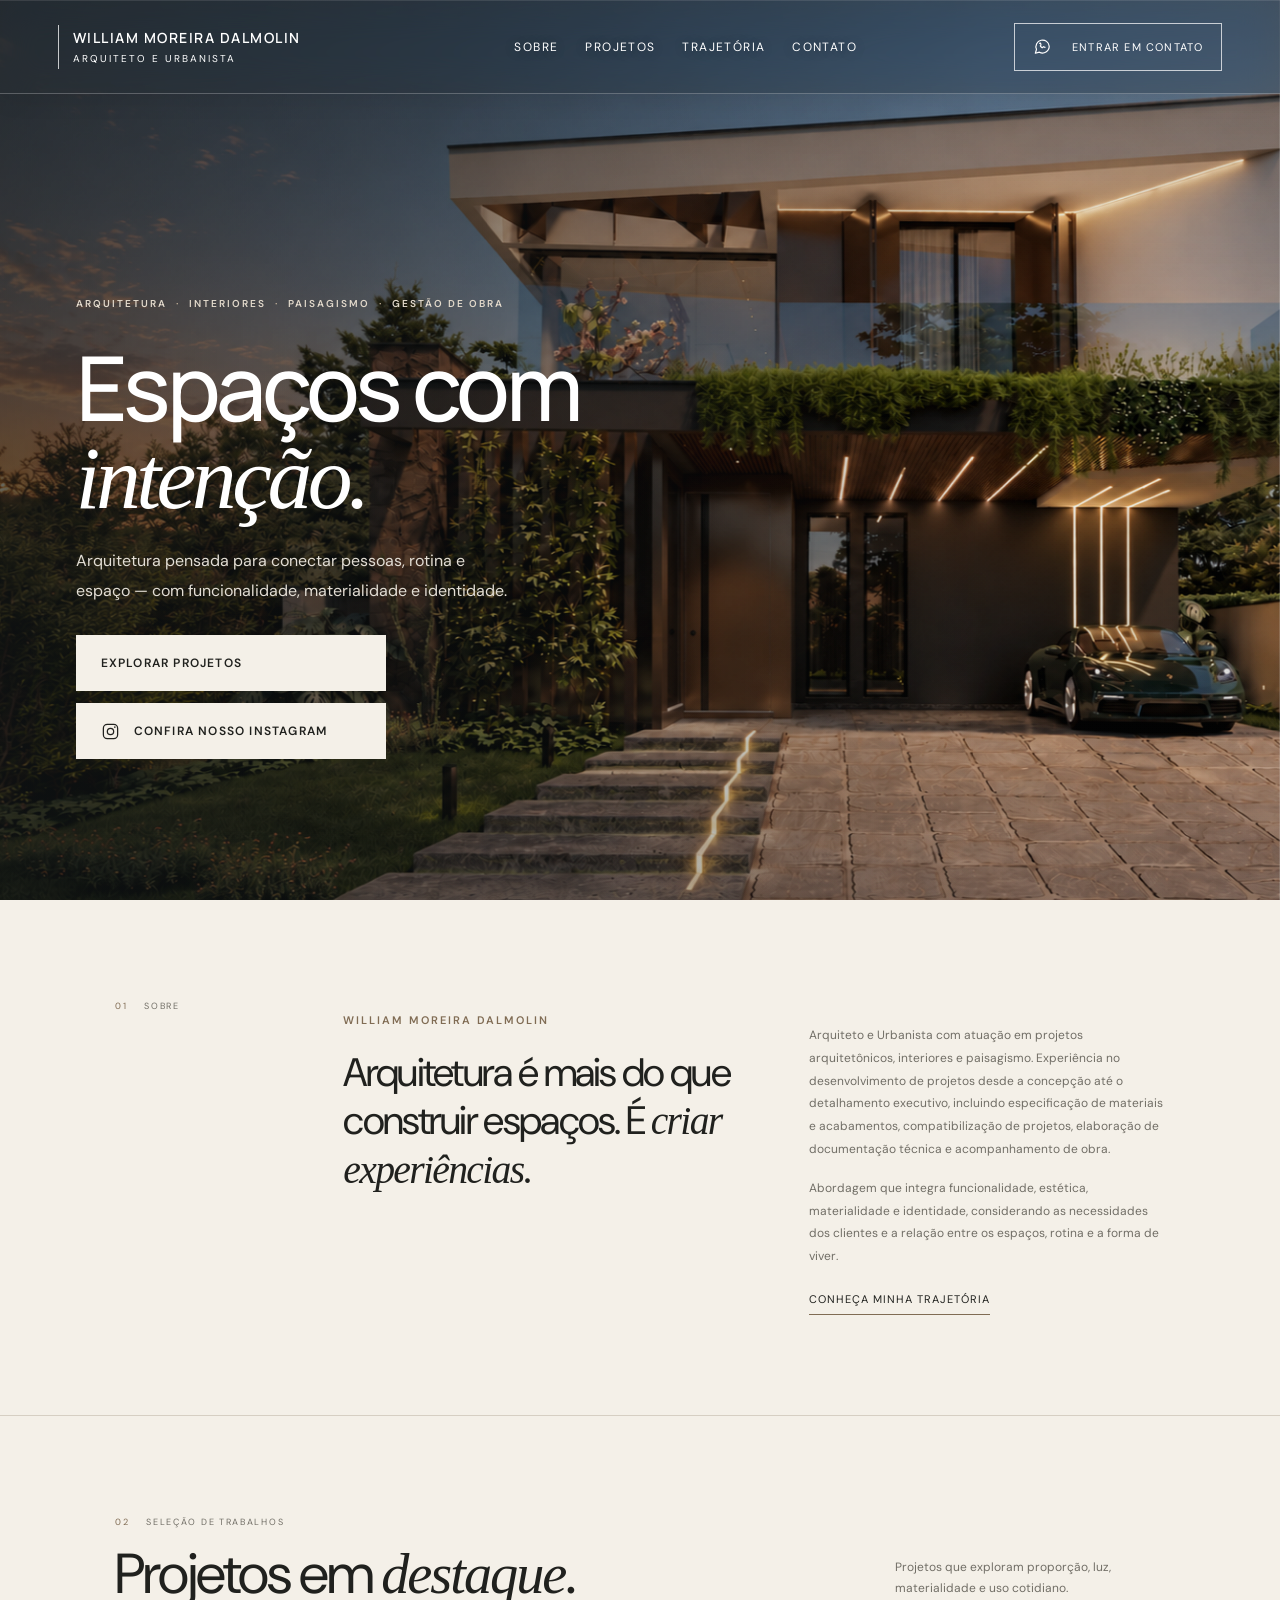
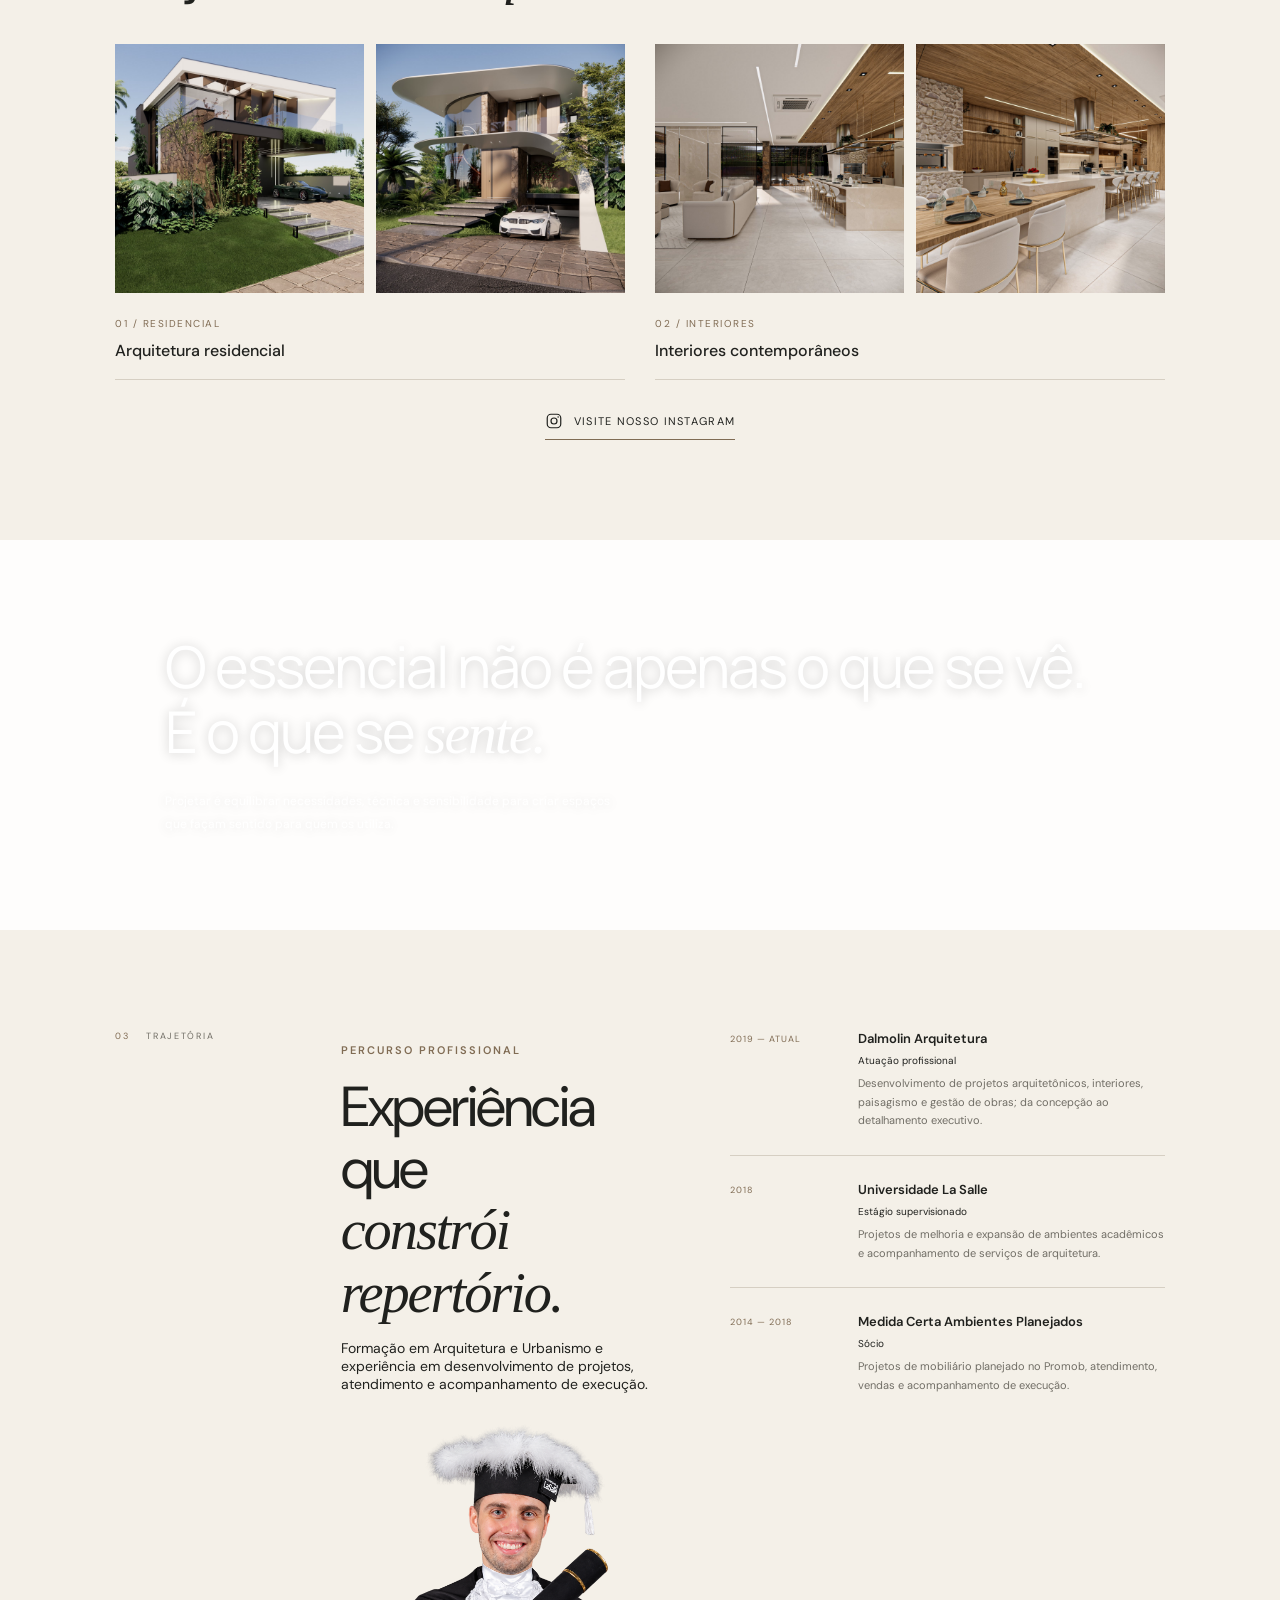
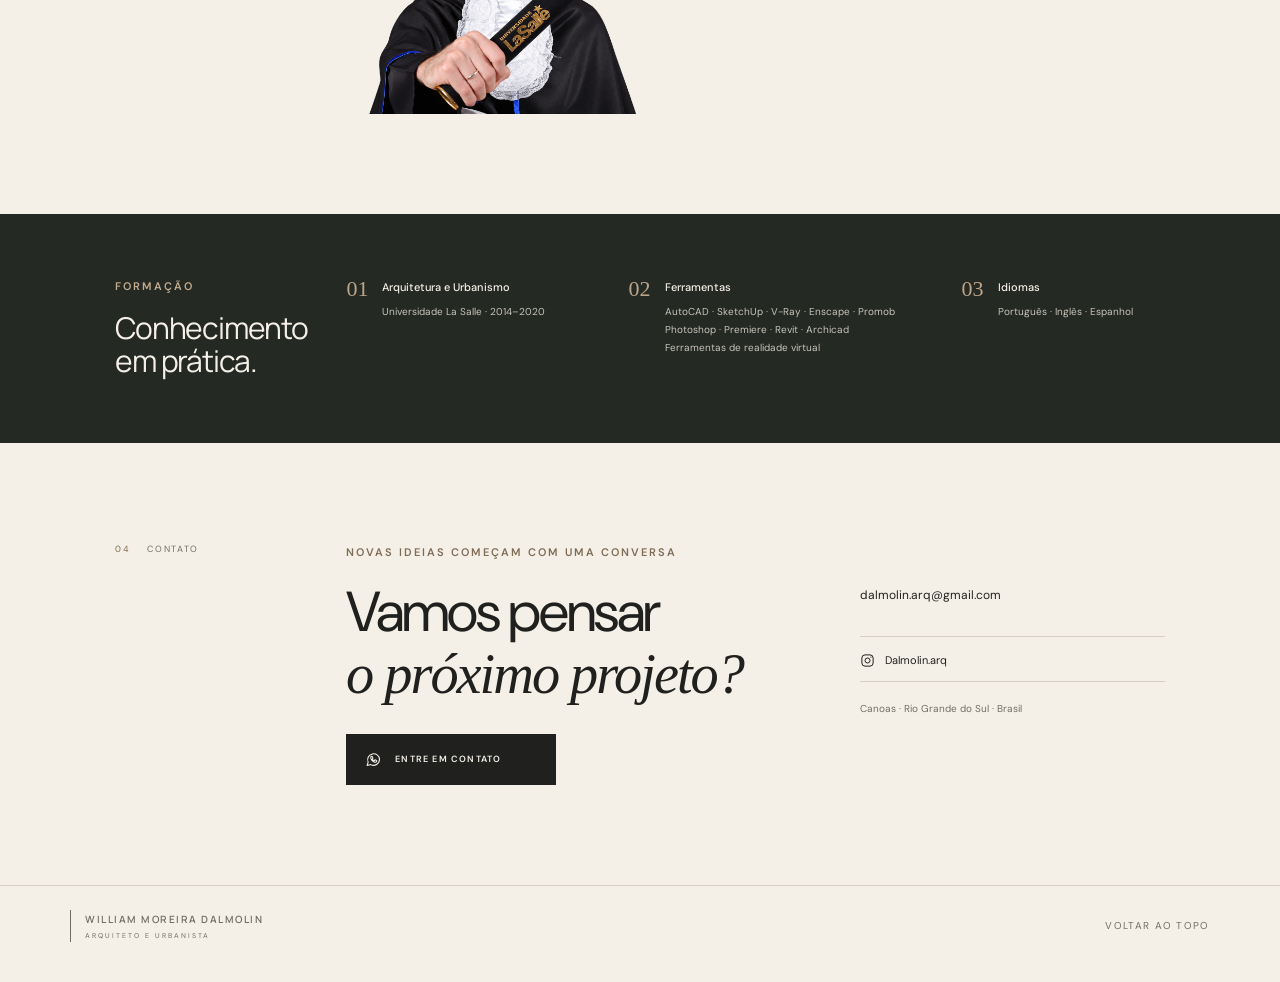
==== commit 6c3e8217: "Add files via upload" ====
--- a/index.html
+++ b/index.html
@@ -24,15 +24,8 @@
   </div>
 </div><div class="instagram-link-wrap"><a class="instagram-link" href="https://www.instagram.com/dalmolin.arq/" target="_blank" rel="noopener noreferrer"><svg viewBox="0 0 24 24" aria-hidden="true"><rect x="3" y="3" width="18" height="18" rx="5"></rect><circle cx="12" cy="12" r="4"></circle><circle cx="17.5" cy="6.5" r="1" class="instagram-dot"></circle></svg><span>Visite nosso Instagram</span></a></div></section>
 <section class="statement" aria-label="Conceito"><div class="statement-inner"><h2>O essencial não é apenas o que se vê. É o que se <em>sente.</em></h2><p>Projetar é equilibrar necessidades, técnica e sensibilidade para criar espaços que façam sentido para quem os utiliza.</p></div></section>
-<section class="career section-wrap" id="trajetoria"><div class="section-label"><span>03</span> TRAJETÓRIA</div><div class="career-main"><div class="career-heading"><p class="eyebrow dark-eyebrow">PERCURSO PROFISSIONAL</p><h2>Experiência que<br><em>constrói repertório.</em></h2><p>Formação em Arquitetura e Urbanismo e experiência em desenvolvimento de projetos, atendimento e acompanhamento de execução.</p></div><div class="timeline"><article><span class="year">2019 — ATUAL</span><div><h3>Dalmolin Arquitetura</h3><p class="role">Atuação profissional</p><p>Desenvolvimento de projetos arquitetônicos, interiores, paisagismo e gestão de obras; da concepção ao detalhamento executivo.</p></div></article><article><span class="year">2018</span><div><h3>Universidade La Salle</h3><p class="role">Estágio supervisionado</p><p>Projetos de melhoria e expansão de ambientes acadêmicos e acompanhamento de serviços de arquitetura.</p></div></article><article><span class="year">2014 — 2018</span><div><h3>Medida Certa Ambientes Planejados</h3><p class="role">Sócio</p><p>Projetos de mobiliário planejado no Promob, atendimento, vendas e acompanhamento de execução.</p></div></article></div></div></section>
+<section class="career section-wrap" id="trajetoria"><div class="section-label"><span>03</span> TRAJETÓRIA</div><div class="career-main"><div class="career-heading"><p class="eyebrow dark-eyebrow">PERCURSO PROFISSIONAL</p><h2>Experiência que<br><em>constrói repertório.</em></h2><p>Formação em Arquitetura e Urbanismo e experiência em desenvolvimento de projetos, atendimento e acompanhamento de execução.</p>
+<figure class="career-portrait"><img src="foto-william-formando.png" alt="William Moreira Dalmolin na formatura em Arquitetura e Urbanismo" loading="lazy"></figure></div><div class="timeline"><article><span class="year">2019 — ATUAL</span><div><h3>Dalmolin Arquitetura</h3><p class="role">Atuação profissional</p><p>Desenvolvimento de projetos arquitetônicos, interiores, paisagismo e gestão de obras; da concepção ao detalhamento executivo.</p></div></article><article><span class="year">2018</span><div><h3>Universidade La Salle</h3><p class="role">Estágio supervisionado</p><p>Projetos de melhoria e expansão de ambientes acadêmicos e acompanhamento de serviços de arquitetura.</p></div></article><article><span class="year">2014 — 2018</span><div><h3>Medida Certa Ambientes Planejados</h3><p class="role">Sócio</p><p>Projetos de mobiliário planejado no Promob, atendimento, vendas e acompanhamento de execução.</p></div></article></div></div></section>
 <section class="credentials"><div class="credentials-inner"><div class="credentials-title"><p class="eyebrow">FORMAÇÃO</p><h2>Conhecimento<br>em prática.</h2></div><div class="credential-item"><span class="credential-number">01</span><div><h3>Arquitetura e Urbanismo</h3><p>Universidade La Salle · 2014–2020</p></div></div><div class="credential-item"><span class="credential-number">02</span><div><h3>Ferramentas</h3><p>AutoCAD · SketchUp · V-Ray · Enscape · Promob<br>Photoshop · Premiere · Revit · Archicad<br>Ferramentas de realidade virtual</p></div></div><div class="credential-item"><span class="credential-number">03</span><div><h3>Idiomas</h3><p>Português · Inglês · Espanhol</p></div></div></div></section>
-<section class="contact section-wrap" id="contato"><div class="section-label"><span>04</span> CONTATO</div><div class="contact-main"><p class="eyebrow dark-eyebrow">NOVAS IDEIAS COMEÇAM COM UMA CONVERSA</p><h2>Vamos pensar<br><em>o próximo projeto?</em></h2><a class="button button-dark" href="https://wa.me/5551994201659" target="_blank" rel="noopener noreferrer"><svg viewBox="0 0 24 24" aria-hidden="true"><path d="M20.5 11.8a8.4 8.4 0 0 1-12.4 7.4L3 20.5l1.4-4.9a8.4 8.4 0 1 1 16.1-3.8Z"></path><path d="M8.4 8.1c.3-.6.6-.6.9-.6h.5c.2 0 .4.1.5.4l.8 1.8c.1.2.1.4-.1.6l-.6.7c-.2.2-.2.4 0 .7.5.8 1.2 1.5 2.1 1.9.2.1.4.1.6-.1l.8-.9c.2-.2.4-.2.6-.1l1.7.8c.3.1.4.3.4.5 0 .3-.2 1.1-.7 1.5-.5.5-1.2.7-2 .5-1-.2-2.2-.8-3.5-2-1.2-1.1-2-2.5-2.2-3.4-.2-.8.1-1.5.4-1.9Z"></path></svg><span>Entre em contato</span></a></div><div class="contact-aside"><div class="email-copy-row"><a href="mailto:dalmolin.arq@gmail.com" class="email-address">dalmolin.arq@gmail.com</a><button class="copy-email" type="button" data-copy-email="dalmolin.arq@gmail.com" aria-label="Copiar endereço de e-mail">Copiar e-mail</button><span class="copy-feedback" aria-live="polite"></span></div><a class="contact-instagram" href="https://www.instagram.com/dalmolin.arq/" target="_blank" rel="noopener noreferrer"><svg viewBox="0 0 24 24" aria-hidden="true"><rect x="3" y="3" width="18" height="18" rx="5"></rect><circle cx="12" cy="12" r="4"></circle><circle cx="17.5" cy="6.5" r="1" class="instagram-dot"></circle></svg><span>Dalmolin.arq</span></a><p>Canoas · Rio Grande do Sul · Brasil</p></div></section>
-</main><div class="bottom-bar" aria-label="Atalhos do site">
-  <a href="#projetos">Explorar projetos</a>
-  <span class="bottom-bar-divider" aria-hidden="true"></span>
-  <a href="https://www.instagram.com/dalmolin.arq/" target="_blank" rel="noopener noreferrer">
-    <svg viewBox="0 0 24 24" aria-hidden="true"><rect x="3" y="3" width="18" height="18" rx="5"></rect><circle cx="12" cy="12" r="4"></circle><circle cx="17.5" cy="6.5" r="1" class="instagram-dot"></circle></svg>
-    Confira nosso Instagram
-  </a>
-</div>
-<footer class="footer"><a class="brand footer-brand" href="#inicio" aria-label="Voltar ao início"><span class="brand-divider"></span><span class="brand-copy"><strong>WILLIAM MOREIRA DALMOLIN</strong><small>ARQUITETO E URBANISTA</small></span></a><span class="footer-note">PORTFÓLIO PROFISSIONAL · 2026</span><a class="back-to-top" href="#inicio">VOLTAR AO TOPO</a></footer><script src="script.js"></script></body></html>+<section class="contact section-wrap" id="contato"><div class="section-label"><span>04</span> CONTATO</div><div class="contact-main"><p class="eyebrow dark-eyebrow">NOVAS IDEIAS COMEÇAM COM UMA CONVERSA</p><h2>Vamos pensar<br><em>o próximo projeto?</em></h2><a class="button button-dark" href="https://wa.me/5551994201659" target="_blank" rel="noopener noreferrer"><svg viewBox="0 0 24 24" aria-hidden="true"><path d="M20.5 11.8a8.4 8.4 0 0 1-12.4 7.4L3 20.5l1.4-4.9a8.4 8.4 0 1 1 16.1-3.8Z"></path><path d="M8.4 8.1c.3-.6.6-.6.9-.6h.5c.2 0 .4.1.5.4l.8 1.8c.1.2.1.4-.1.6l-.6.7c-.2.2-.2.4 0 .7.5.8 1.2 1.5 2.1 1.9.2.1.4.1.6-.1l.8-.9c.2-.2.4-.2.6-.1l1.7.8c.3.1.4.3.4.5 0 .3-.2 1.1-.7 1.5-.5.5-1.2.7-2 .5-1-.2-2.2-.8-3.5-2-1.2-1.1-2-2.5-2.2-3.4-.2-.8.1-1.5.4-1.9Z"></path></svg><span>Entre em contato</span></a></div><div class="contact-aside"><div class="email-copy-row"><a href="mailto:dalmolin.arq@gmail.com" class="email-address copy-on-click" data-copy-email="dalmolin.arq@gmail.com" aria-label="Copiar e-mail dalmolin.arq@gmail.com" title="Clique para copiar o e-mail">dalmolin.arq@gmail.com</a><span class="copy-feedback" aria-live="polite"></span></div><a class="contact-instagram" href="https://www.instagram.com/dalmolin.arq/" target="_blank" rel="noopener noreferrer"><svg viewBox="0 0 24 24" aria-hidden="true"><rect x="3" y="3" width="18" height="18" rx="5"></rect><circle cx="12" cy="12" r="4"></circle><circle cx="17.5" cy="6.5" r="1" class="instagram-dot"></circle></svg><span>Dalmolin.arq</span></a><p>Canoas · Rio Grande do Sul · Brasil</p></div></section>
+</main><footer class="footer"><a class="brand footer-brand" href="#inicio" aria-label="Voltar ao início"><span class="brand-divider"></span><span class="brand-copy"><strong>WILLIAM MOREIRA DALMOLIN</strong><small>ARQUITETO E URBANISTA</small></span></a><a class="back-to-top" href="#inicio">VOLTAR AO TOPO</a></footer><script src="script.js"></script></body></html>
--- a/style.css
+++ b/style.css
@@ -512,3 +512,123 @@
   .bottom-bar { gap: 8px; }
   .bottom-bar a { font-size: 8px; }
 }
+
+
+/* AJUSTES VISUAIS — CABEÇALHO LIQUID GLASS E RODAPÉ */
+.topbar,
+.topbar.scrolled {
+  position: fixed !important;
+  top: 0;
+  left: 0;
+  right: 0;
+  width: 100%;
+  z-index: 200;
+  background: rgba(42, 48, 51, 0.34) !important;
+  -webkit-backdrop-filter: blur(18px) saturate(145%);
+  backdrop-filter: blur(18px) saturate(145%);
+  border-bottom: 1px solid rgba(255, 255, 255, 0.24);
+  box-shadow: 0 5px 24px rgba(0, 0, 0, 0.07), inset 0 1px 0 rgba(255,255,255,.10);
+  transition: background .25s ease, height .25s ease, border-color .25s ease;
+}
+.topbar.scrolled {
+  background: rgba(42, 48, 51, 0.48) !important;
+  border-bottom-color: rgba(255,255,255,.28);
+}
+.hero {
+  padding-top: 104px;
+}
+html {
+  scroll-padding-top: 104px;
+}
+
+/* Retira totalmente a tarja inferior antiga */
+.bottom-bar {
+  display: none !important;
+}
+body {
+  padding-bottom: 0 !important;
+}
+.footer {
+  padding-bottom: 40px !important;
+}
+
+/* Identidade do rodapé com a mesma cor discreta de "Voltar ao topo" */
+.footer-brand .brand-copy strong,
+.footer-brand .brand-copy small,
+.footer-brand .brand-divider {
+  color: var(--muted) !important;
+  background-color: var(--muted) !important;
+}
+.footer-brand .brand-copy strong,
+.footer-brand .brand-copy small {
+  background: transparent !important;
+}
+.footer-brand .brand-copy strong {
+  color: var(--muted) !important;
+}
+.footer-brand .brand-copy small {
+  color: var(--muted) !important;
+}
+.footer-note {
+  display: none !important;
+}
+
+/* Foto de formando na trajetória, sem sobrepor títulos ou linha do tempo */
+.career-heading {
+  align-self: start;
+}
+.career-portrait {
+  width: min(100%, 340px);
+  margin: 30px 0 0;
+  display: flex;
+  align-items: flex-end;
+  justify-content: center;
+  overflow: hidden;
+}
+.career-portrait img {
+  display: block;
+  width: 100%;
+  max-height: 390px;
+  object-fit: contain;
+  object-position: center bottom;
+}
+.email-copy-row {
+  display: block;
+}
+.email-copy-row .email-address {
+  display: inline-block;
+  cursor: pointer;
+  text-decoration: none;
+}
+.email-copy-row .email-address:hover {
+  color: var(--accent);
+}
+.email-copy-row .copy-feedback {
+  display: block;
+  min-height: 14px;
+  margin-top: 6px;
+  font-size: 10px;
+  color: var(--muted);
+}
+
+@media (max-width: 760px) {
+  .topbar,
+  .topbar.scrolled {
+    min-height: 76px;
+    height: 76px;
+    padding: 0 5%;
+  }
+  .hero {
+    padding-top: 76px;
+  }
+  html {
+    scroll-padding-top: 76px;
+  }
+  .career-portrait {
+    width: min(100%, 280px);
+    margin: 24px auto 0;
+  }
+  .career-portrait img {
+    max-height: 330px;
+  }
+}
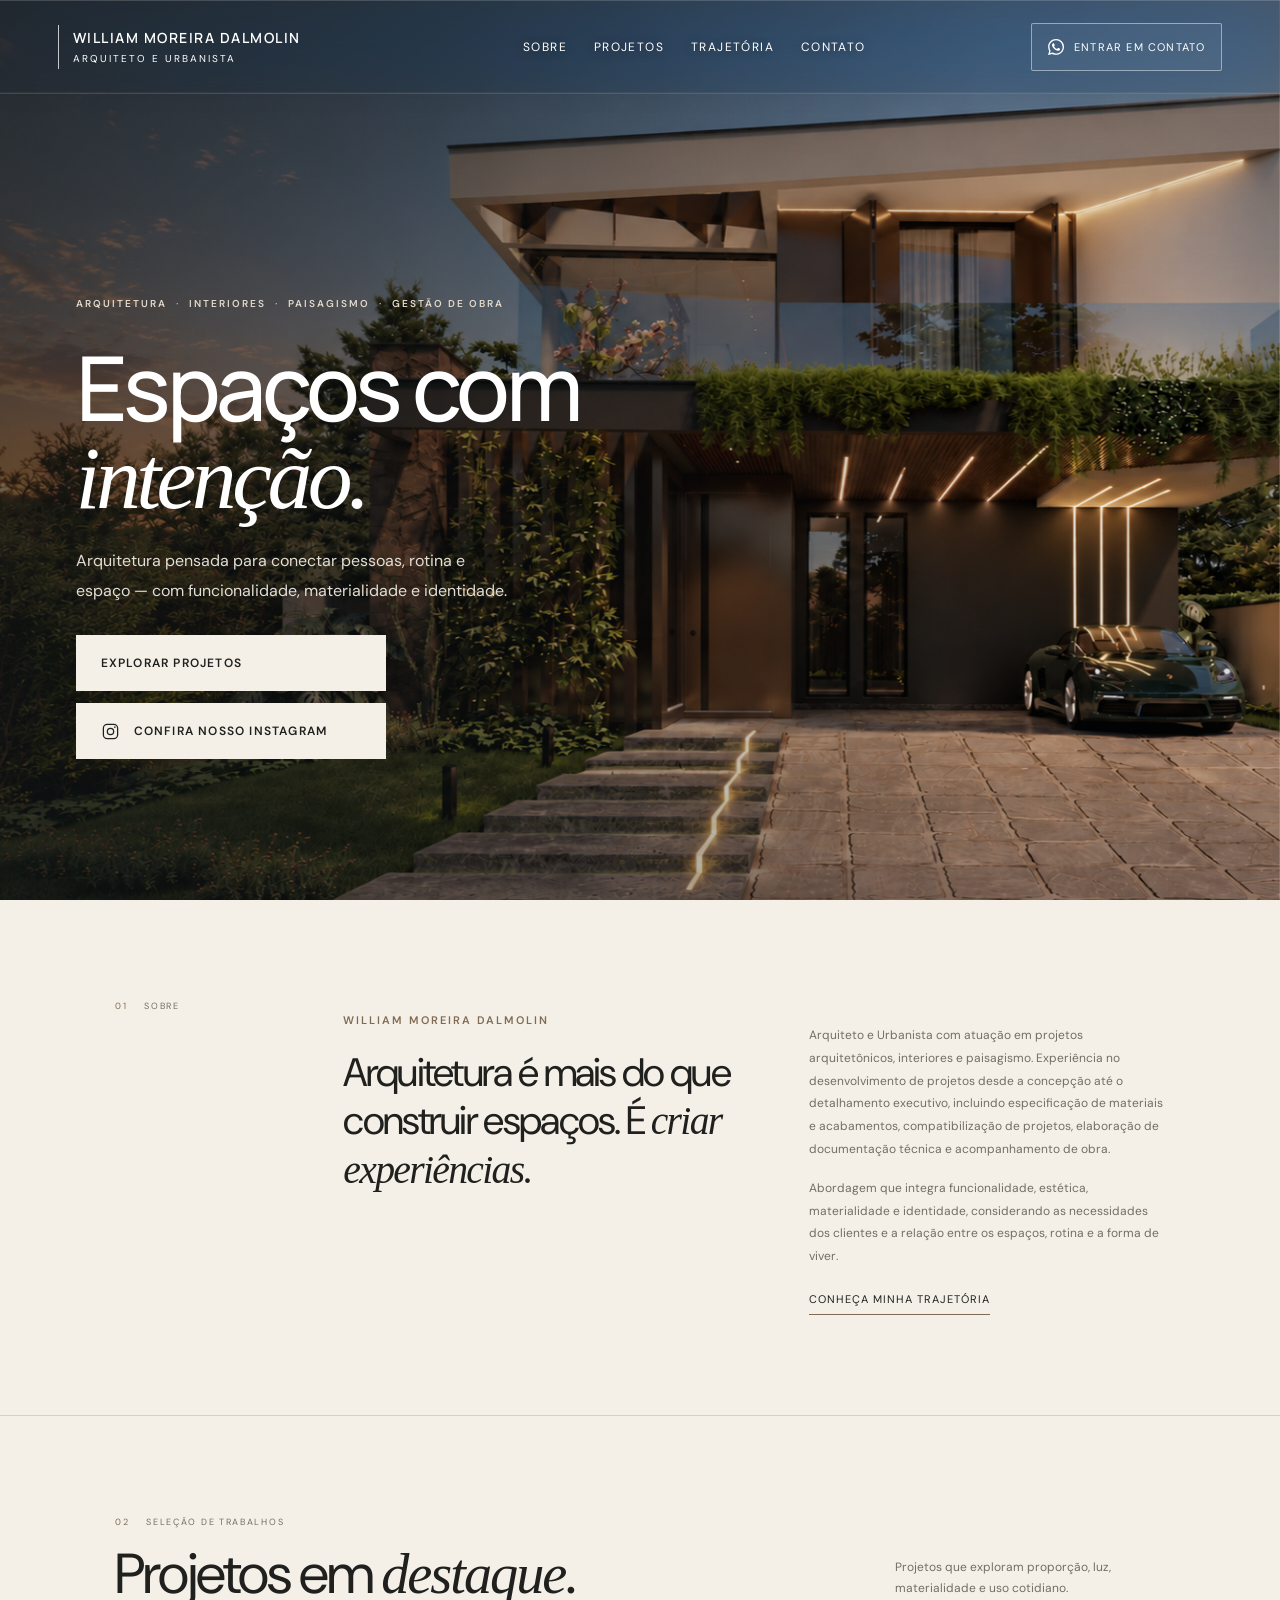
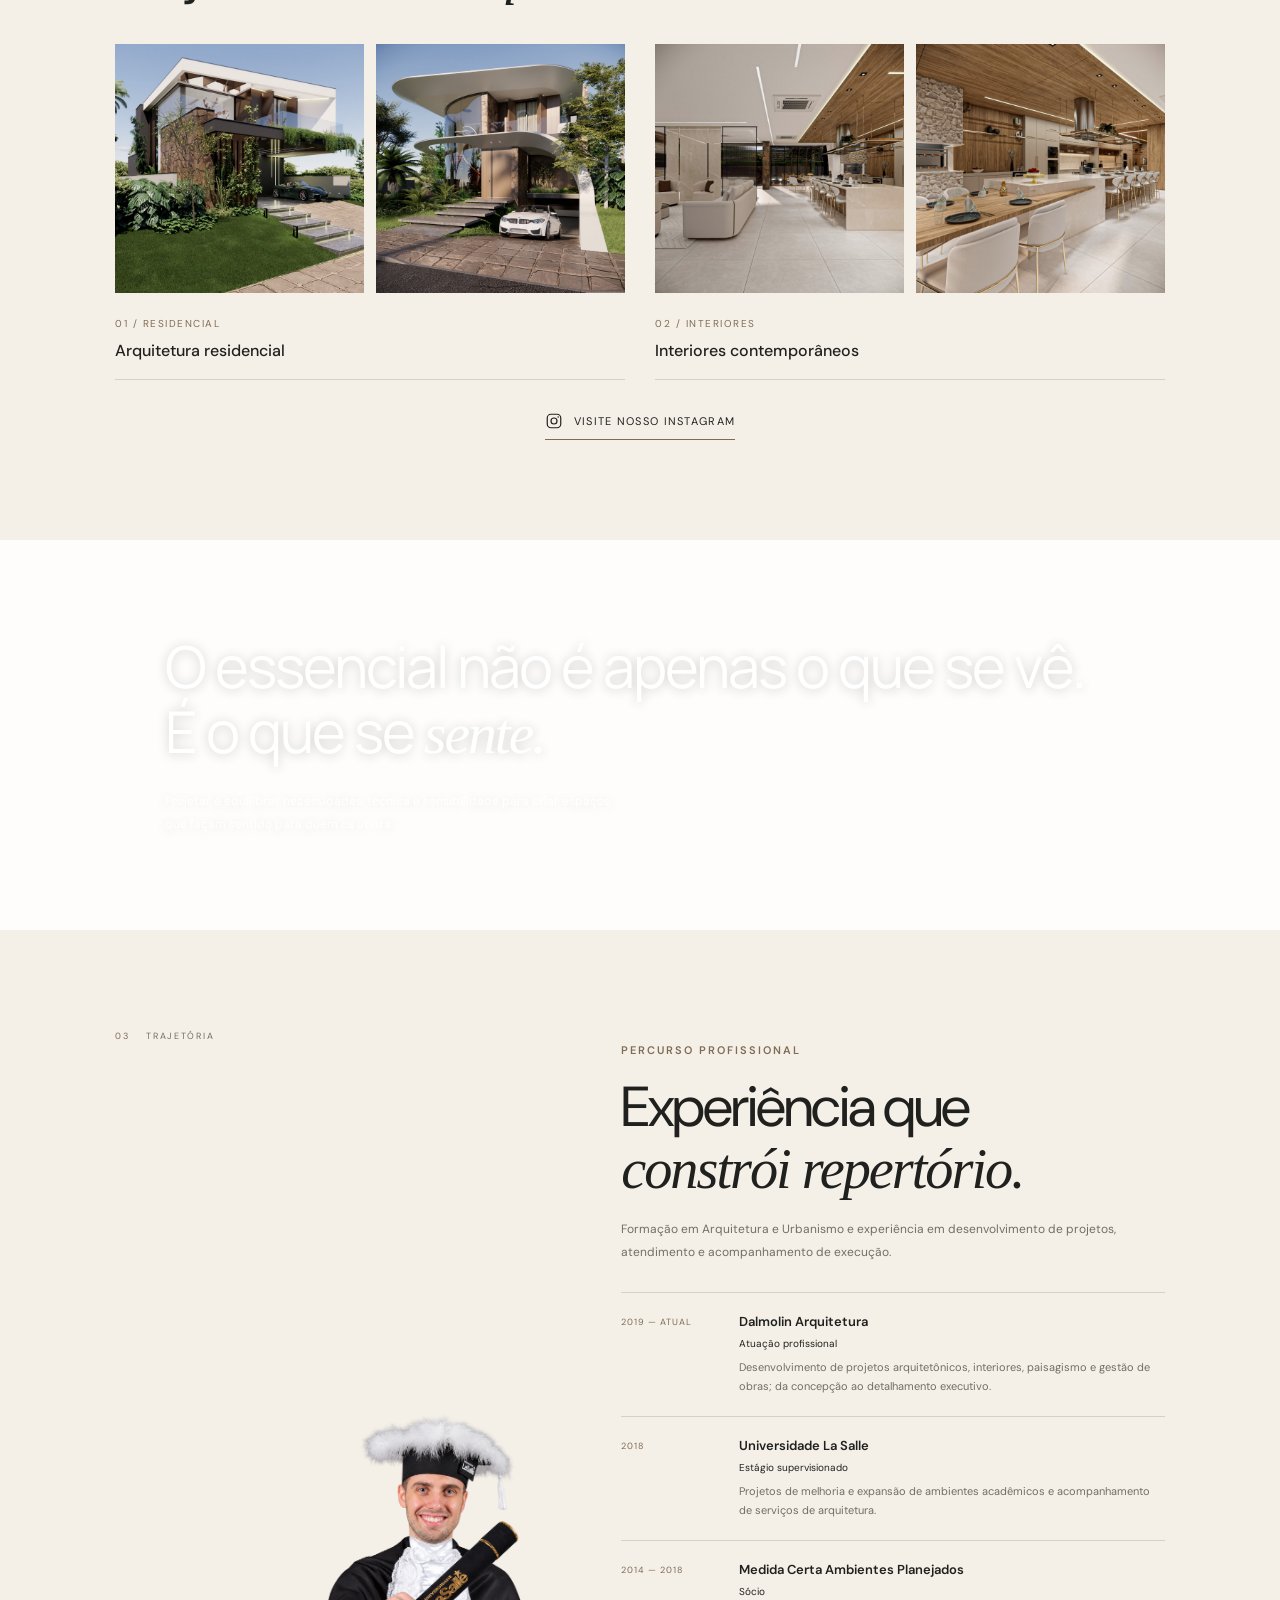
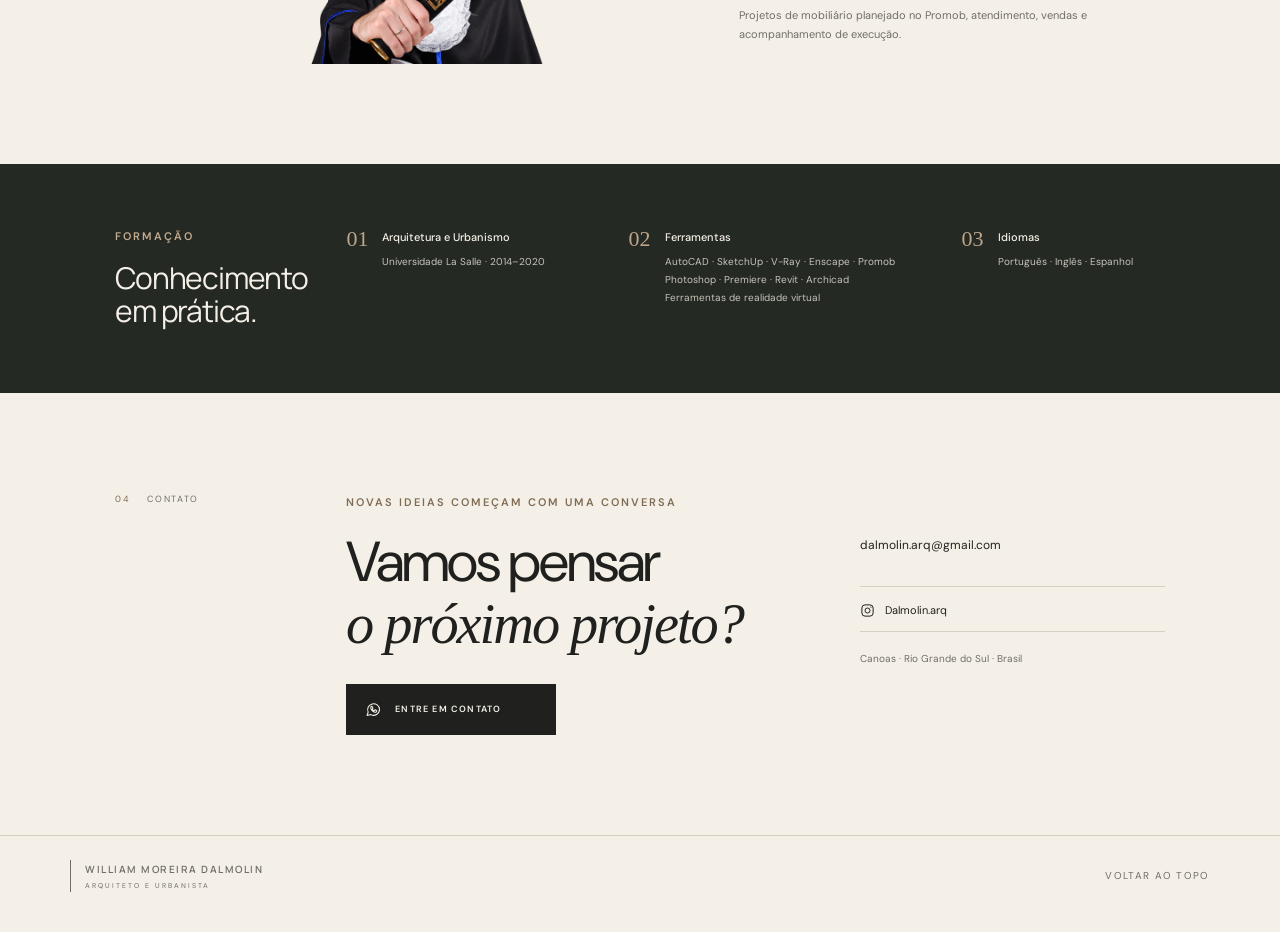
==== commit 6e45937b: "Add files via upload" ====
--- a/index.html
+++ b/index.html
@@ -1,6 +1,6 @@
 <!DOCTYPE html>
 <html lang="pt-BR"><head><meta charset="UTF-8"><meta name="viewport" content="width=device-width, initial-scale=1.0"><meta name="description" content="William Moreira Dalmolin — Arquitetura, interiores e paisagismo."><meta name="theme-color" content="#f4f0e8"><title>William Moreira Dalmolin | Arquitetura</title><link rel="preconnect" href="https://fonts.googleapis.com"><link rel="preconnect" href="https://fonts.gstatic.com" crossorigin><link href="https://fonts.googleapis.com/css2?family=DM+Sans:wght@400;500;600&family=Manrope:wght@400;500;600;700&display=swap" rel="stylesheet"><link rel="stylesheet" href="style.css"></head>
-<body><div class="site-background" aria-hidden="true"></div><header class="topbar" id="topo"><a class="brand" href="#inicio" aria-label="Ir para o início"><span class="brand-divider"></span><span class="brand-copy"><strong>WILLIAM MOREIRA DALMOLIN</strong><small>ARQUITETO E URBANISTA</small></span></a><nav class="main-nav" aria-label="Navegação principal"><a href="#sobre">Sobre</a><a href="#projetos">Projetos</a><a href="#trajetoria">Trajetória</a><a href="#contato">Contato</a></nav><a class="top-cta" href="https://wa.me/5551994201659" target="_blank" rel="noopener noreferrer"><svg viewBox="0 0 24 24" aria-hidden="true"><path d="M20.5 11.8a8.4 8.4 0 0 1-12.4 7.4L3 20.5l1.4-4.9a8.4 8.4 0 1 1 16.1-3.8Z"></path><path d="M8.4 8.1c.3-.6.6-.6.9-.4l.8 1.8c.1.2.1.4-.1.6l-.6.7c-.2.2-.2.4 0 .7.5.8 1.2 1.5 2.1 1.9.2.1.4.1.6-.1l.8-.9c.2-.2.4-.2.6-.1l1.7.8"></path></svg><span>Entrar em contato</span></a><button class="menu-toggle" type="button" aria-label="Abrir menu" aria-expanded="false">☰</button></header>
+<body><div class="site-background" aria-hidden="true"></div><header class="topbar" id="topo"><a class="brand" href="#inicio" aria-label="Ir para o início"><span class="brand-divider"></span><span class="brand-copy"><strong>WILLIAM MOREIRA DALMOLIN</strong><small>ARQUITETO E URBANISTA</small></span></a><nav class="main-nav" aria-label="Navegação principal"><a href="#sobre">Sobre</a><a href="#projetos">Projetos</a><a href="#trajetoria">Trajetória</a><a href="#contato">Contato</a></nav><a class="top-cta" href="https://wa.me/5551994201659" target="_blank" rel="noopener noreferrer"><svg class="whatsapp-icon" viewBox="0 0 24 24" aria-hidden="true"><path d="M20.52 3.48A11.82 11.82 0 0 0 12.08 0C5.52 0 .18 5.33.17 11.89c0 2.1.55 4.16 1.6 5.97L.08 24l6.29-1.65a11.9 11.9 0 0 0 5.7 1.46h.01c6.57 0 11.91-5.34 11.92-11.9a11.82 11.82 0 0 0-3.48-8.43ZM12.08 21.8h-.01a9.9 9.9 0 0 1-5.04-1.38l-.36-.21-3.74.98 1-3.65-.23-.38a9.88 9.88 0 0 1-1.52-5.27c0-5.46 4.44-9.9 9.91-9.9a9.83 9.83 0 0 1 7.01 2.91 9.83 9.83 0 0 1 2.9 7.02c-.01 5.46-4.46 9.88-9.92 9.88Z"/><path d="M17.52 14.38c-.3-.15-1.76-.87-2.03-.97-.27-.1-.47-.15-.67.15-.2.3-.77.97-.94 1.17-.17.2-.35.22-.64.07-.3-.15-1.26-.46-2.4-1.47-.89-.79-1.49-1.76-1.66-2.06-.17-.3-.02-.46.13-.61.13-.13.3-.35.45-.52.15-.17.2-.3.3-.5.1-.2.05-.37-.03-.52-.07-.15-.67-1.62-.92-2.22-.24-.58-.49-.5-.67-.51h-.57c-.2 0-.52.07-.79.37-.27.3-1.04 1.02-1.04 2.49s1.07 2.89 1.22 3.09c.15.2 2.1 3.2 5.09 4.49.71.31 1.26.5 1.69.64.71.23 1.36.2 1.87.12.57-.08 1.76-.72 2.01-1.42.25-.7.25-1.3.17-1.42-.07-.12-.27-.2-.57-.35Z"/></svg><span>Entrar em contato</span></a><button class="menu-toggle" type="button" aria-label="Abrir menu" aria-expanded="false">☰</button></header>
 <main>
 <section class="hero" id="inicio"><div class="hero-photo" role="img" aria-label="Projeto residencial contemporâneo"></div><div class="hero-overlay"></div><div class="hero-content"><p class="eyebrow"><span>ARQUITETURA</span><i>·</i><span>INTERIORES</span><i>·</i><span>PAISAGISMO</span><i>·</i><span>GESTÃO DE OBRA</span></p><h1>Espaços com<br><em>intenção.</em></h1><p class="hero-description">Arquitetura pensada para conectar pessoas, rotina e espaço — com funcionalidade, materialidade e identidade.</p><div class="hero-actions">
 <a class="button hero-button" href="#projetos">Explorar projetos</a>
@@ -24,8 +24,22 @@
   </div>
 </div><div class="instagram-link-wrap"><a class="instagram-link" href="https://www.instagram.com/dalmolin.arq/" target="_blank" rel="noopener noreferrer"><svg viewBox="0 0 24 24" aria-hidden="true"><rect x="3" y="3" width="18" height="18" rx="5"></rect><circle cx="12" cy="12" r="4"></circle><circle cx="17.5" cy="6.5" r="1" class="instagram-dot"></circle></svg><span>Visite nosso Instagram</span></a></div></section>
 <section class="statement" aria-label="Conceito"><div class="statement-inner"><h2>O essencial não é apenas o que se vê. É o que se <em>sente.</em></h2><p>Projetar é equilibrar necessidades, técnica e sensibilidade para criar espaços que façam sentido para quem os utiliza.</p></div></section>
-<section class="career section-wrap" id="trajetoria"><div class="section-label"><span>03</span> TRAJETÓRIA</div><div class="career-main"><div class="career-heading"><p class="eyebrow dark-eyebrow">PERCURSO PROFISSIONAL</p><h2>Experiência que<br><em>constrói repertório.</em></h2><p>Formação em Arquitetura e Urbanismo e experiência em desenvolvimento de projetos, atendimento e acompanhamento de execução.</p>
-<figure class="career-portrait"><img src="foto-william-formando.png" alt="William Moreira Dalmolin na formatura em Arquitetura e Urbanismo" loading="lazy"></figure></div><div class="timeline"><article><span class="year">2019 — ATUAL</span><div><h3>Dalmolin Arquitetura</h3><p class="role">Atuação profissional</p><p>Desenvolvimento de projetos arquitetônicos, interiores, paisagismo e gestão de obras; da concepção ao detalhamento executivo.</p></div></article><article><span class="year">2018</span><div><h3>Universidade La Salle</h3><p class="role">Estágio supervisionado</p><p>Projetos de melhoria e expansão de ambientes acadêmicos e acompanhamento de serviços de arquitetura.</p></div></article><article><span class="year">2014 — 2018</span><div><h3>Medida Certa Ambientes Planejados</h3><p class="role">Sócio</p><p>Projetos de mobiliário planejado no Promob, atendimento, vendas e acompanhamento de execução.</p></div></article></div></div></section>
+<section class="career section-wrap" id="trajetoria">
+<div class="section-label career-label"><span>03</span> TRAJETÓRIA</div>
+<figure class="career-portrait"><img src="foto-william-formando.png" alt="William Moreira Dalmolin na formatura em Arquitetura e Urbanismo" loading="lazy"></figure>
+<div class="career-content">
+  <div class="career-heading">
+    <p class="eyebrow dark-eyebrow">PERCURSO PROFISSIONAL</p>
+    <h2>Experiência que<br><em>constrói repertório.</em></h2>
+    <p>Formação em Arquitetura e Urbanismo e experiência em desenvolvimento de projetos, atendimento e acompanhamento de execução.</p>
+  </div>
+  <div class="timeline">
+    <article><span class="year">2019 — ATUAL</span><div><h3>Dalmolin Arquitetura</h3><p class="role">Atuação profissional</p><p>Desenvolvimento de projetos arquitetônicos, interiores, paisagismo e gestão de obras; da concepção ao detalhamento executivo.</p></div></article>
+    <article><span class="year">2018</span><div><h3>Universidade La Salle</h3><p class="role">Estágio supervisionado</p><p>Projetos de melhoria e expansão de ambientes acadêmicos e acompanhamento de serviços de arquitetura.</p></div></article>
+    <article><span class="year">2014 — 2018</span><div><h3>Medida Certa Ambientes Planejados</h3><p class="role">Sócio</p><p>Projetos de mobiliário planejado no Promob, atendimento, vendas e acompanhamento de execução.</p></div></article>
+  </div>
+</div>
+</section>
 <section class="credentials"><div class="credentials-inner"><div class="credentials-title"><p class="eyebrow">FORMAÇÃO</p><h2>Conhecimento<br>em prática.</h2></div><div class="credential-item"><span class="credential-number">01</span><div><h3>Arquitetura e Urbanismo</h3><p>Universidade La Salle · 2014–2020</p></div></div><div class="credential-item"><span class="credential-number">02</span><div><h3>Ferramentas</h3><p>AutoCAD · SketchUp · V-Ray · Enscape · Promob<br>Photoshop · Premiere · Revit · Archicad<br>Ferramentas de realidade virtual</p></div></div><div class="credential-item"><span class="credential-number">03</span><div><h3>Idiomas</h3><p>Português · Inglês · Espanhol</p></div></div></div></section>
 <section class="contact section-wrap" id="contato"><div class="section-label"><span>04</span> CONTATO</div><div class="contact-main"><p class="eyebrow dark-eyebrow">NOVAS IDEIAS COMEÇAM COM UMA CONVERSA</p><h2>Vamos pensar<br><em>o próximo projeto?</em></h2><a class="button button-dark" href="https://wa.me/5551994201659" target="_blank" rel="noopener noreferrer"><svg viewBox="0 0 24 24" aria-hidden="true"><path d="M20.5 11.8a8.4 8.4 0 0 1-12.4 7.4L3 20.5l1.4-4.9a8.4 8.4 0 1 1 16.1-3.8Z"></path><path d="M8.4 8.1c.3-.6.6-.6.9-.6h.5c.2 0 .4.1.5.4l.8 1.8c.1.2.1.4-.1.6l-.6.7c-.2.2-.2.4 0 .7.5.8 1.2 1.5 2.1 1.9.2.1.4.1.6-.1l.8-.9c.2-.2.4-.2.6-.1l1.7.8c.3.1.4.3.4.5 0 .3-.2 1.1-.7 1.5-.5.5-1.2.7-2 .5-1-.2-2.2-.8-3.5-2-1.2-1.1-2-2.5-2.2-3.4-.2-.8.1-1.5.4-1.9Z"></path></svg><span>Entre em contato</span></a></div><div class="contact-aside"><div class="email-copy-row"><a href="mailto:dalmolin.arq@gmail.com" class="email-address copy-on-click" data-copy-email="dalmolin.arq@gmail.com" aria-label="Copiar e-mail dalmolin.arq@gmail.com" title="Clique para copiar o e-mail">dalmolin.arq@gmail.com</a><span class="copy-feedback" aria-live="polite"></span></div><a class="contact-instagram" href="https://www.instagram.com/dalmolin.arq/" target="_blank" rel="noopener noreferrer"><svg viewBox="0 0 24 24" aria-hidden="true"><rect x="3" y="3" width="18" height="18" rx="5"></rect><circle cx="12" cy="12" r="4"></circle><circle cx="17.5" cy="6.5" r="1" class="instagram-dot"></circle></svg><span>Dalmolin.arq</span></a><p>Canoas · Rio Grande do Sul · Brasil</p></div></section>
 </main><footer class="footer"><a class="brand footer-brand" href="#inicio" aria-label="Voltar ao início"><span class="brand-divider"></span><span class="brand-copy"><strong>WILLIAM MOREIRA DALMOLIN</strong><small>ARQUITETO E URBANISTA</small></span></a><a class="back-to-top" href="#inicio">VOLTAR AO TOPO</a></footer><script src="script.js"></script></body></html>
--- a/style.css
+++ b/style.css
@@ -632,3 +632,135 @@
     max-height: 330px;
   }
 }
+
+
+/* AJUSTES 3 — LIQUID GLASS MAIS TRANSPARENTE E ÍCONE OFICIAL DO WHATSAPP */
+.topbar,
+.topbar.scrolled {
+  background: rgba(32, 39, 44, 0.16) !important;
+  -webkit-backdrop-filter: blur(24px) saturate(165%);
+  backdrop-filter: blur(24px) saturate(165%);
+  border-bottom: 1px solid rgba(255, 255, 255, 0.14);
+  box-shadow: 0 4px 22px rgba(0,0,0,.045), inset 0 1px 0 rgba(255,255,255,.16), inset 0 -1px 0 rgba(255,255,255,.045);
+}
+.topbar.scrolled {
+  background: rgba(32, 39, 44, 0.23) !important;
+  border-bottom-color: rgba(255,255,255,.19);
+}
+.top-cta {
+  display: inline-flex;
+  align-items: center;
+  justify-content: center;
+  gap: 10px;
+  padding: 10px 16px;
+  border: 1px solid rgba(255,255,255,.46);
+  border-bottom-color: rgba(255,255,255,.46);
+  background: rgba(255,255,255,.045);
+  border-radius: 2px;
+  transition: background .2s ease, border-color .2s ease;
+}
+.top-cta:hover { background: rgba(255,255,255,.12); border-color: rgba(255,255,255,.7); }
+.top-cta span { margin-left: 0; }
+.top-cta svg.whatsapp-icon {
+  width: 16px;
+  height: 16px;
+  display: block;
+  fill: currentColor;
+  stroke: none;
+  flex: 0 0 auto;
+}
+
+/* TRAJETÓRIA — retrato à esquerda, percurso profissional à direita */
+.career {
+  display: grid;
+  grid-template-columns: .55fr 1.25fr 2.35fr;
+  grid-template-areas: "label portrait content";
+  gap: clamp(24px, 3.5vw, 58px);
+  align-items: start;
+}
+.career-label { grid-area: label; }
+.career-portrait {
+  grid-area: portrait;
+  width: 100%;
+  max-width: 420px;
+  min-width: 0;
+  margin: 34px 0 0;
+  align-self: end;
+  display: flex;
+  align-items: flex-end;
+  justify-content: center;
+  overflow: hidden;
+}
+.career-portrait img {
+  display: block;
+  width: 100%;
+  height: auto;
+  max-height: 610px;
+  object-fit: contain;
+  object-position: center bottom;
+}
+.career-content {
+  grid-area: content;
+  min-width: 0;
+}
+.career-heading { align-self: start; }
+.career-heading h2 { margin-top: 15px; }
+.career-heading > p:last-child { margin-top: 18px; max-width: 520px; }
+.timeline { margin-top: 28px; border-top: 1px solid var(--line); }
+.timeline article {
+  grid-template-columns: 100px minmax(0, 1fr);
+  gap: 18px;
+  padding: 20px 0;
+  margin: 0;
+}
+.timeline h3 { font-size: 13px; }
+.timeline p { font-size: 11px; line-height: 1.75; }
+
+@media (max-width: 1100px) {
+  .career {
+    grid-template-columns: .35fr 1fr 1.8fr;
+    gap: 24px;
+  }
+  .career-portrait { margin-top: 42px; }
+  .timeline article { grid-template-columns: 86px minmax(0,1fr); gap: 12px; }
+}
+@media (max-width: 760px) {
+  .topbar, .topbar.scrolled {
+    background: rgba(32,39,44,.14) !important;
+    -webkit-backdrop-filter: blur(22px) saturate(160%);
+    backdrop-filter: blur(22px) saturate(160%);
+  }
+  .topbar.scrolled { background: rgba(32,39,44,.22) !important; }
+  .career {
+    grid-template-columns: minmax(0,1fr);
+    grid-template-areas: "label" "content" "portrait";
+    gap: 25px;
+  }
+  .career-label { margin-bottom: 0; }
+  .career-portrait {
+    width: min(82%, 360px);
+    max-width: 360px;
+    margin: 8px auto 0;
+  }
+  .career-portrait img { max-height: 470px; }
+  .career-main { display: contents; }
+  .career-content { display: block; }
+  .career-heading > p:last-child { max-width: 100%; }
+  .timeline { margin-top: 28px; }
+  .timeline article { grid-template-columns: 95px minmax(0,1fr); }
+}
+
+@media (max-width: 760px) {
+  .topbar .top-cta {
+    display: inline-flex !important;
+    width: 38px;
+    height: 38px;
+    min-width: 38px;
+    min-height: 38px;
+    padding: 0;
+    margin-left: auto;
+    border-radius: 50%;
+  }
+  .topbar .top-cta span { display: none; }
+  .topbar .top-cta svg.whatsapp-icon { width: 18px; height: 18px; }
+}
